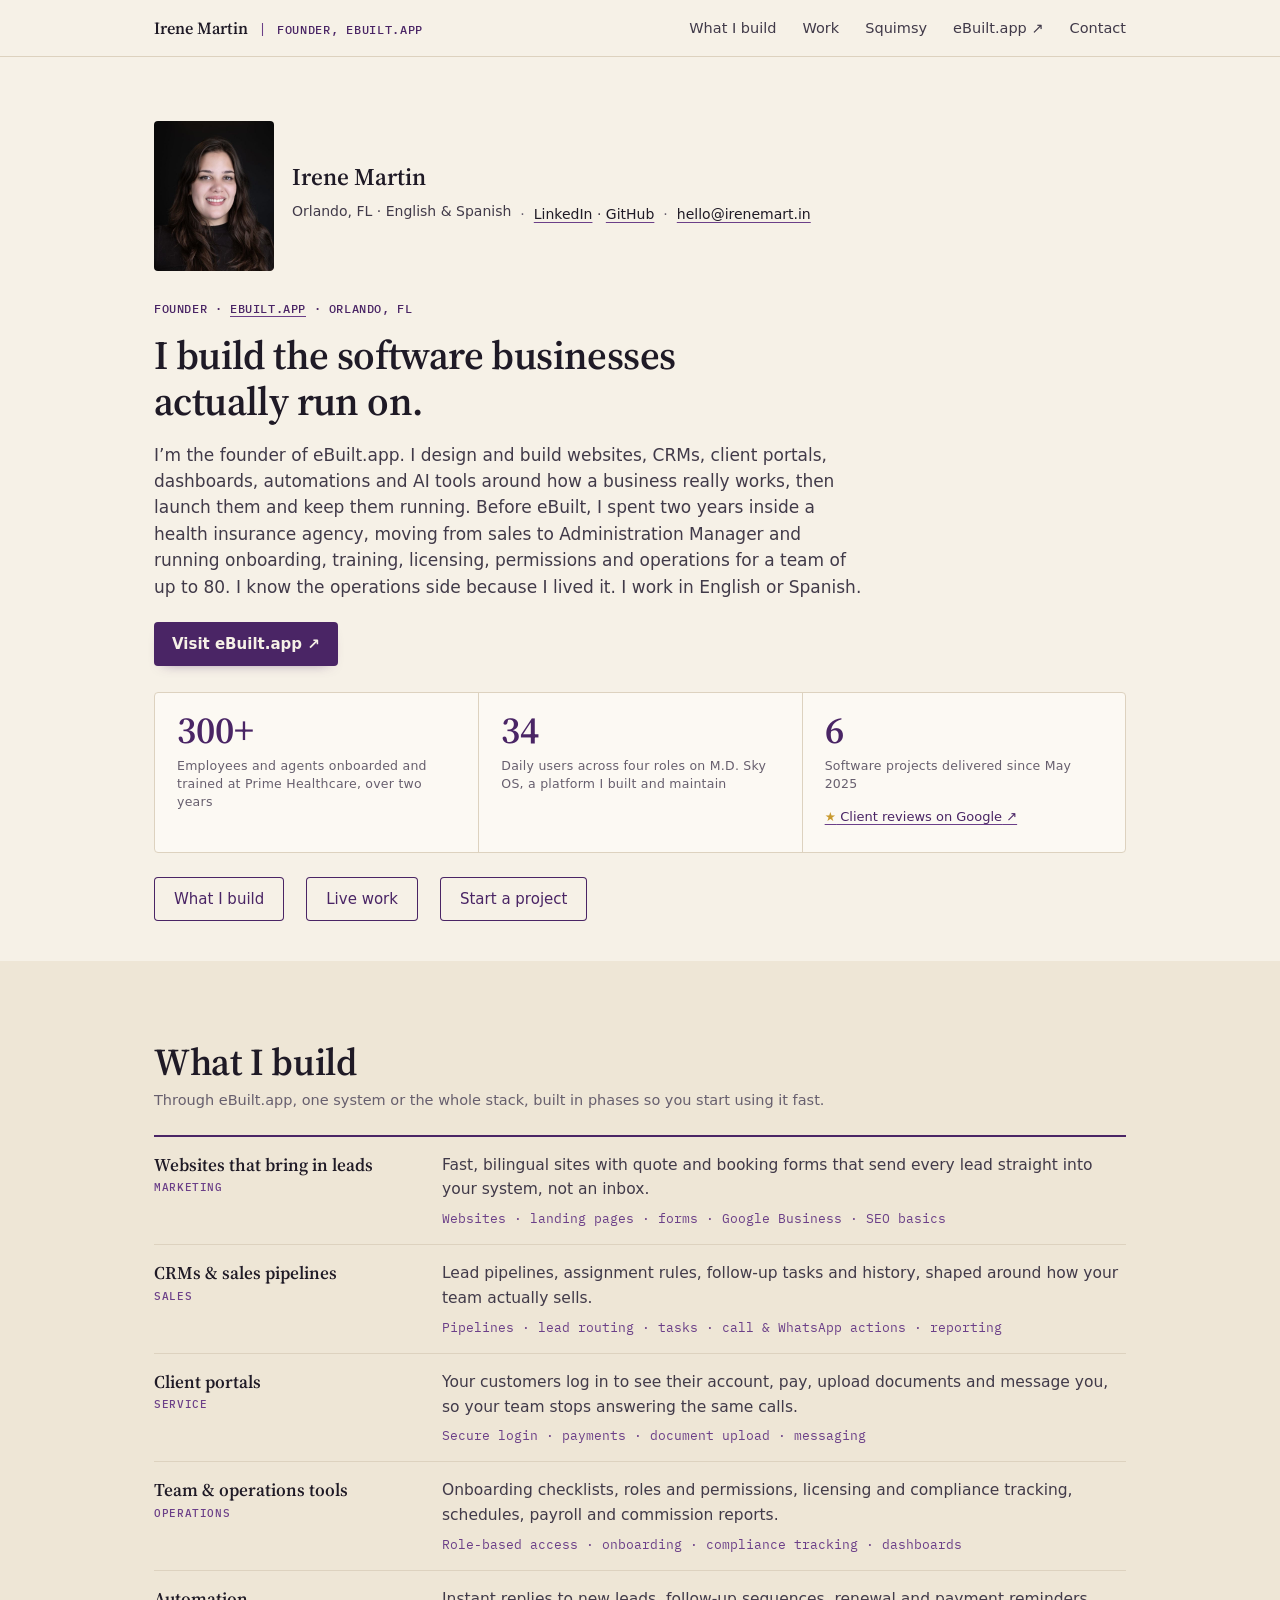
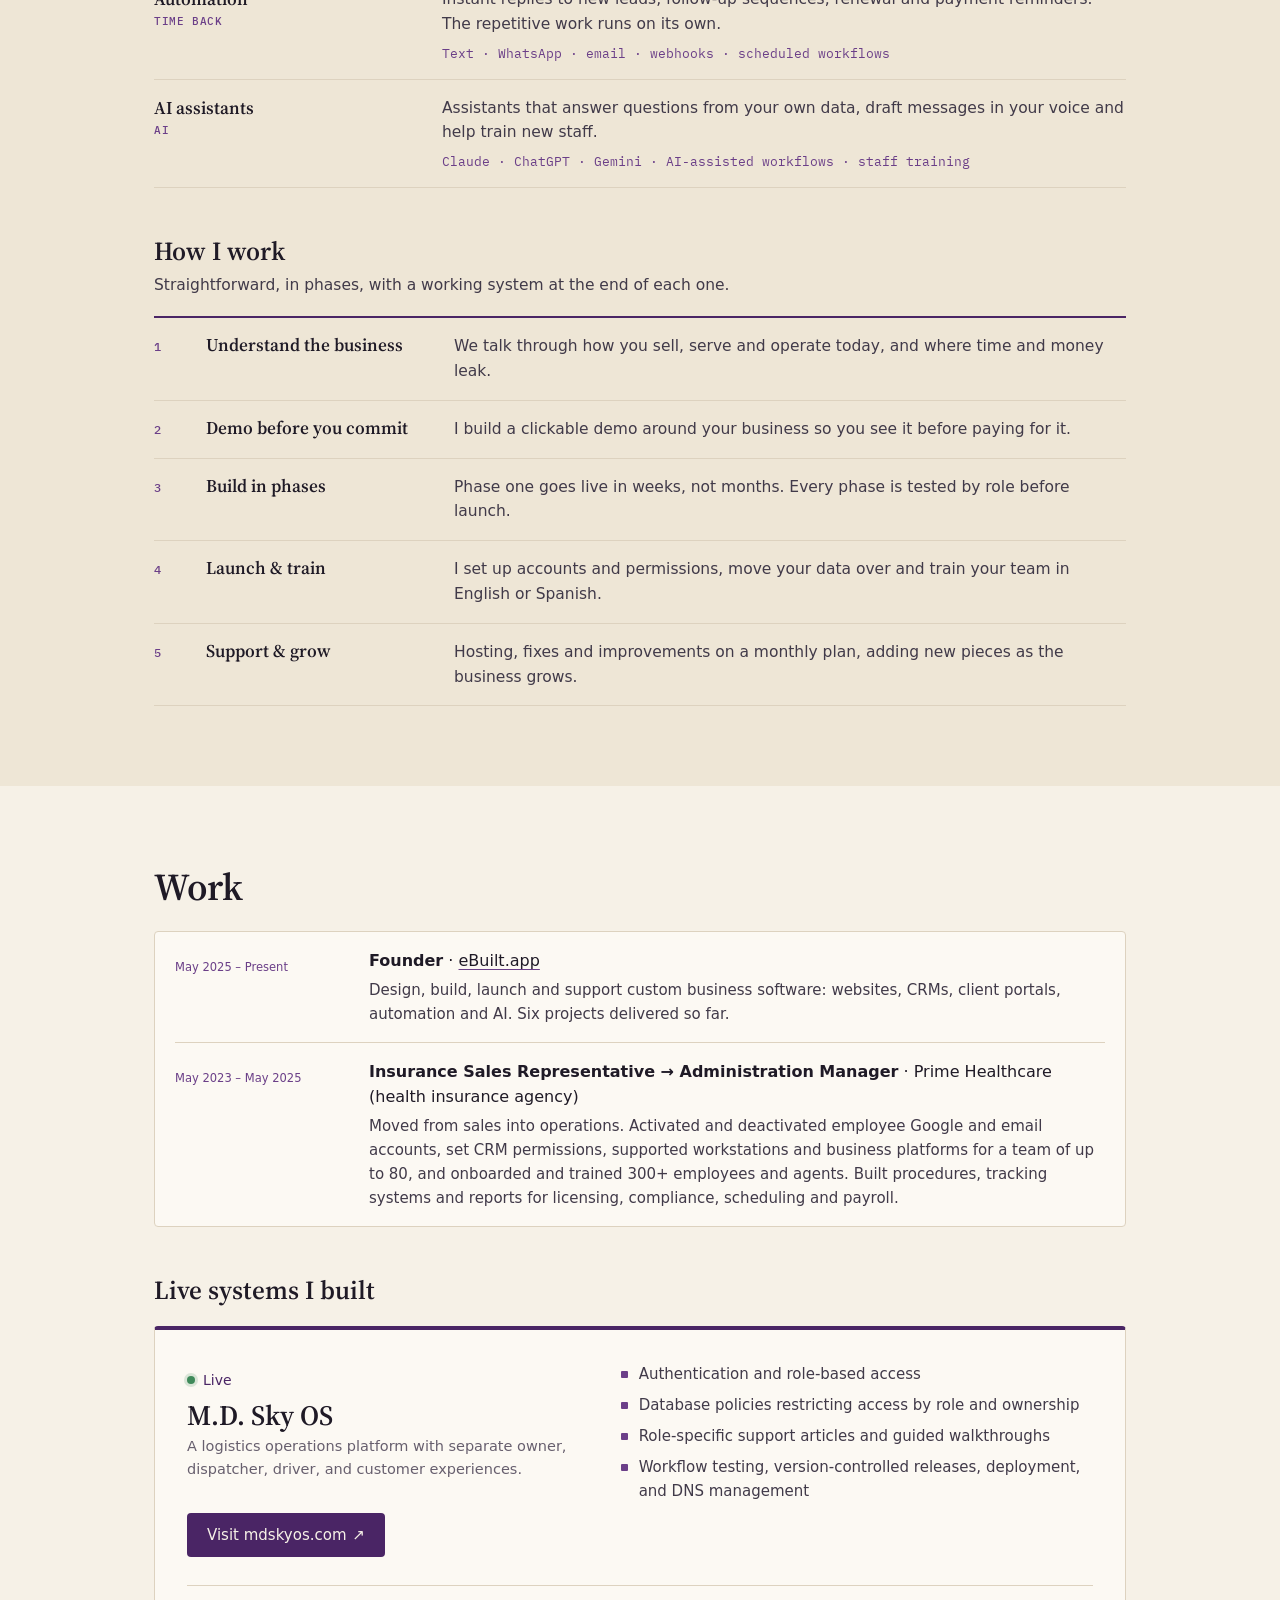
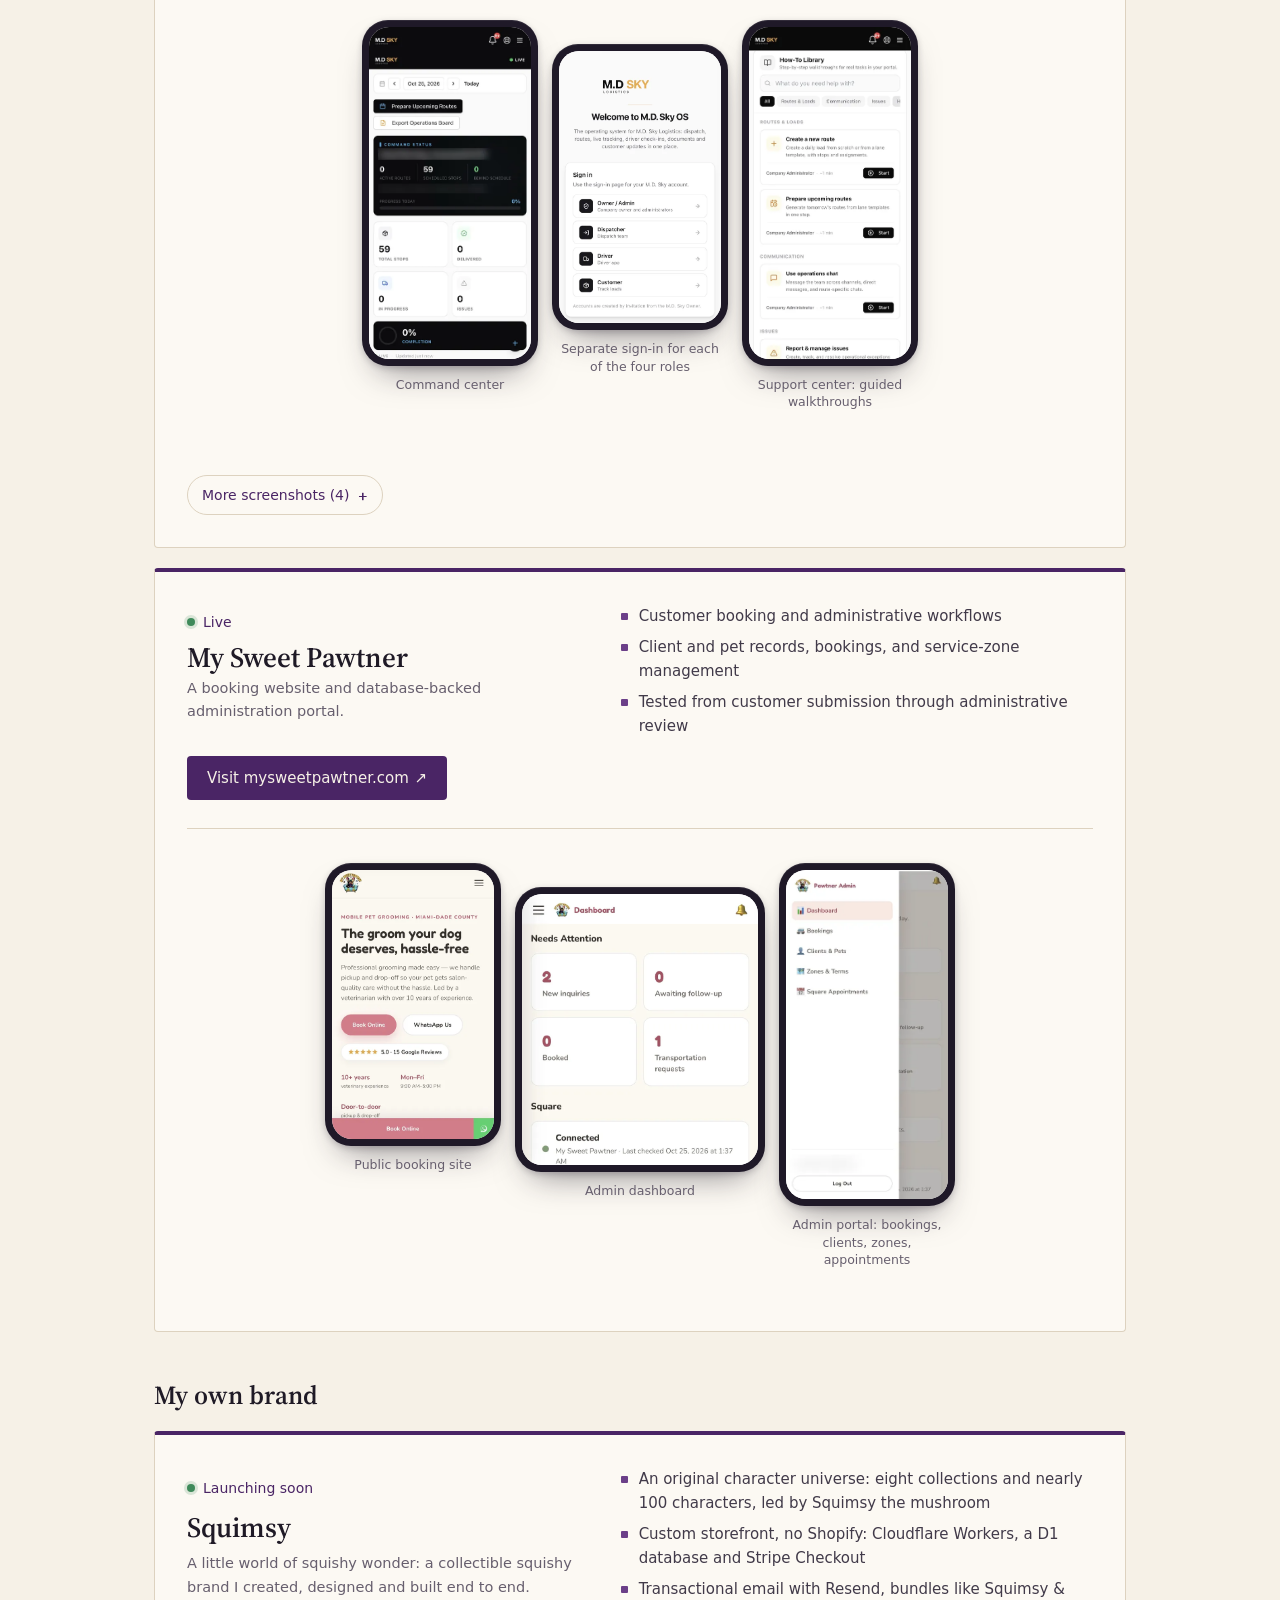
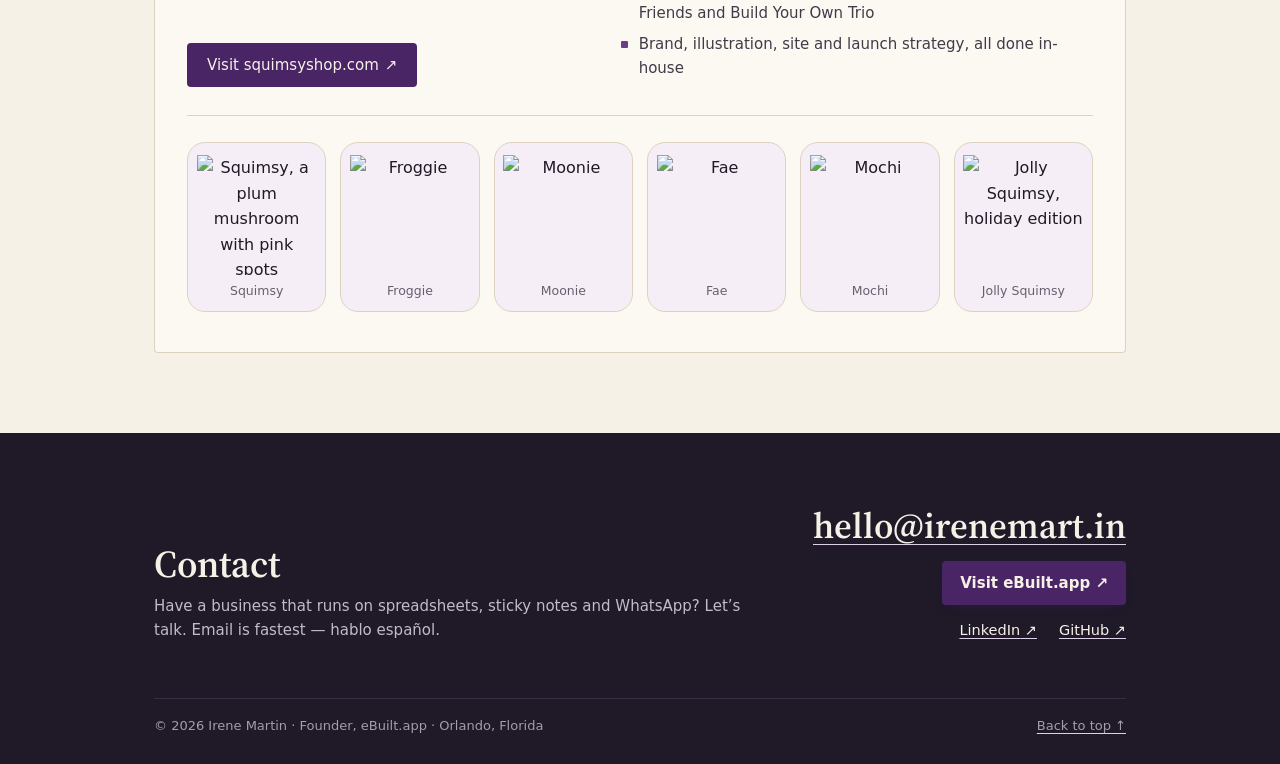
==== index.html @ f6556653 "Add Squimsy to homepage Co-Authored-By: Claude Opus 5.5 <noreply@anthropic.com> Claude-Session: http" ====
<!doctype html>
<html lang="en">
<head>
  <meta charset="utf-8">
  <meta name="viewport" content="width=device-width, initial-scale=1">
  <title>Irene Martin — Founder of eBuilt.app · Custom Software for Businesses</title>
  <meta name="description" content="Irene Martin, founder of eBuilt.app in Orlando, FL. I build websites, CRMs, client portals, automation and AI tools that businesses actually run on. English &amp; Spanish.">
  <meta name="author" content="Irene Martin">
  <meta name="theme-color" content="#f7f1e5">
  <link rel="canonical" href="https://irenemart.in/">

  <meta property="og:type" content="website">
  <meta property="og:site_name" content="Irene Martin">
  <meta property="og:title" content="Irene Martin — Founder of eBuilt.app · Custom Software for Businesses">
  <meta property="og:description" content="Founder of eBuilt.app. Websites, CRMs, client portals, automation &amp; AI for businesses. Orlando, Florida · English &amp; Spanish.">
  <meta property="og:url" content="https://irenemart.in/">
  <meta property="og:image" content="https://irenemart.in/assets/og-image.jpg">
  <meta property="og:image:width" content="1200">
  <meta property="og:image:height" content="630">
  <meta property="og:image:alt" content="Irene Martin — Founder of eBuilt.app">
  <meta name="twitter:card" content="summary_large_image">
  <meta name="twitter:title" content="Irene Martin — Founder of eBuilt.app · Custom Software for Businesses">
  <meta name="twitter:description" content="Founder of eBuilt.app. Websites, CRMs, client portals, automation &amp; AI for businesses. Orlando, Florida · English &amp; Spanish.">
  <meta name="twitter:image" content="https://irenemart.in/assets/og-image.jpg">

  <link rel="icon" href="/favicon.svg" type="image/svg+xml">
  <link rel="apple-touch-icon" href="/assets/apple-touch-icon.png">
  <link rel="preload" href="/assets/fonts/source-serif-4-600.woff" as="font" type="font/woff" crossorigin>
  <link rel="stylesheet" href="/assets/styles.css?v=r7">
  <script src="/assets/main.js?v=21" defer></script>
</head>
<body>
<a class="skip" href="#main">Skip to content</a>

<header class="topbar" id="top">
  <div class="wrap topbar__inner">
    <a class="brand" href="#top" aria-label="Irene Martin, Founder of eBuilt.app — back to top"><span class="brand__name">Irene Martin</span><span class="brand__sep" aria-hidden="true">|</span><span class="brand__role"><span class="hide-sm">Founder, eBuilt.app</span><span class="show-sm">Founder, eBuilt</span></span></a>
    <nav aria-label="Primary">
      <ul class="nav">
        <li><a href="#build">What I build</a></li>
        <li><a href="#work">Work</a></li>
        <li><a href="#brand">Squimsy</a></li>
        <li><a href="https://ebuilt.app" rel="noopener" target="_blank">eBuilt.app ↗</a></li>
        <li><a href="#contact">Contact</a></li>
      </ul>
    </nav>
  </div>
</header>

<main id="main">

<!-- Intro -->
<section class="hero" id="hero" aria-labelledby="hero-title">
  <div class="wrap">
    <div class="id">
      <img class="portrait" src="/assets/irene-480.jpg?v=2" srcset="/assets/irene-480.jpg?v=2 480w, /assets/irene-800.jpg?v=2 800w" sizes="(max-width: 640px) 84px, 120px" width="480" height="600" alt="Portrait of Irene Martin">
      <div class="id__info">
        <p class="id__name">Irene Martin</p>
        <ul class="id__meta">
          <li>Orlando, FL · English &amp; Spanish</li>
          <li><a href="https://www.linkedin.com/in/irene-martin-a4ab85222" rel="noopener" target="_blank">LinkedIn<span class="sr-only"> (opens in new tab)</span></a> · <a href="https://github.com/irenemartin1" rel="noopener" target="_blank">GitHub<span class="sr-only"> (opens in new tab)</span></a></li>
          <li><a href="mailto:hello@irenemart.in">hello@irenemart.in</a></li>
        </ul>
      </div>
    </div>

    <p class="eyebrow">Founder · <a href="https://ebuilt.app" rel="noopener" target="_blank">eBuilt.app</a> · Orlando, FL</p>
    <h1 id="hero-title">I build the software businesses actually run on.</h1>
    <p class="hero__lede">I’m the founder of eBuilt.app. I design and build websites, CRMs, client portals, dashboards, automations and AI tools around how a business really works, then launch them and keep them running. Before eBuilt, I spent two years inside a health insurance agency, moving from sales to Administration Manager and running onboarding, training, licensing, permissions and operations for a team of up to 80. I know the operations side because I lived it. I work in English or Spanish.</p>
    <p class="hero__resume"><a class="btn btn--resume" href="https://ebuilt.app" rel="noopener" target="_blank">Visit eBuilt.app ↗</a></p>

    <ul class="stats">
      <li><b>300+</b><span>Employees and agents onboarded and trained at Prime Healthcare, over two years</span></li>
      <li><b>34</b><span>Daily users across four roles on M.D. Sky OS, a platform I built and maintain</span></li>
      <li><b>6</b><span>Software projects delivered since May 2025</span><a class="stats__link" href="https://maps.app.goo.gl/6jQdZRucEyn9rGcS8" rel="noopener" target="_blank"><span aria-hidden="true">★</span> Client reviews on Google<span class="sr-only"> (opens in new tab)</span> ↗</a></li>
    </ul>

    <p class="hero__actions">
      <a class="btn btn--outline" href="#build">What I build</a>
      <a class="btn btn--outline" href="#work">Live work</a>
      <a class="btn btn--outline" href="#contact">Start a project</a>
    </p>
  </div>
</section>

<!-- What I build -->
<section class="section section--tint" id="build" aria-labelledby="build-title">
  <div class="wrap">
    <h2 id="build-title" class="title">What I build</h2>
    <p class="section__note">Through eBuilt.app, one system or the whole stack, built in phases so you start using it fast.</p>
    <dl class="fit">
      <div><dt>Websites that bring in leads<span>Marketing</span></dt><dd>Fast, bilingual sites with quote and booking forms that send every lead straight into your system, not an inbox.<p class="fit__tools">Websites · landing pages · forms · Google Business · SEO basics</p></dd></div>
      <div><dt>CRMs &amp; sales pipelines<span>Sales</span></dt><dd>Lead pipelines, assignment rules, follow-up tasks and history, shaped around how your team actually sells.<p class="fit__tools">Pipelines · lead routing · tasks · call &amp; WhatsApp actions · reporting</p></dd></div>
      <div><dt>Client portals<span>Service</span></dt><dd>Your customers log in to see their account, pay, upload documents and message you, so your team stops answering the same calls.<p class="fit__tools">Secure login · payments · document upload · messaging</p></dd></div>
      <div><dt>Team &amp; operations tools<span>Operations</span></dt><dd>Onboarding checklists, roles and permissions, licensing and compliance tracking, schedules, payroll and commission reports.<p class="fit__tools">Role-based access · onboarding · compliance tracking · dashboards</p></dd></div>
      <div><dt>Automation<span>Time back</span></dt><dd>Instant replies to new leads, follow-up sequences, renewal and payment reminders. The repetitive work runs on its own.<p class="fit__tools">Text · WhatsApp · email · webhooks · scheduled workflows</p></dd></div>
      <div><dt>AI assistants<span>AI</span></dt><dd>Assistants that answer questions from your own data, draft messages in your voice and help train new staff.<p class="fit__tools">Claude · ChatGPT · Gemini · AI-assisted workflows · staff training</p></dd></div>
    </dl>

    <h3 class="subtitle" id="approach">How I work</h3>
    <p class="section__note steps__lede">Straightforward, in phases, with a working system at the end of each one.</p>
    <ol class="steps steps--deep">
      <li><b>Understand the business</b> We talk through how you sell, serve and operate today, and where time and money leak.</li>
      <li><b>Demo before you commit</b> I build a clickable demo around your business so you see it before paying for it.</li>
      <li><b>Build in phases</b> Phase one goes live in weeks, not months. Every phase is tested by role before launch.</li>
      <li><b>Launch &amp; train</b> I set up accounts and permissions, move your data over and train your team in English or Spanish.</li>
      <li><b>Support &amp; grow</b> Hosting, fixes and improvements on a monthly plan, adding new pieces as the business grows.</li>
    </ol>
  </div>
</section>

<!-- Past work -->
<section class="section" id="work" aria-labelledby="work-title">
  <div class="wrap">
    <h2 id="work-title" class="title">Work</h2>
    <ol class="timeline">
      <li>
        <p class="timeline__date">May 2025 – Present</p>
        <div>
          <p class="timeline__role"><b>Founder</b> · <a href="https://ebuilt.app" rel="noopener" target="_blank">eBuilt.app</a></p>
          <p>Design, build, launch and support custom business software: websites, CRMs, client portals, automation and AI. Six projects delivered so far.</p>
        </div>
      </li>
      <li>
        <p class="timeline__date">May 2023 – May 2025</p>
        <div>
          <p class="timeline__role"><b>Insurance Sales Representative → Administration Manager</b> · Prime Healthcare (health insurance agency)</p>
          <p>Moved from sales into operations. Activated and deactivated employee Google and email accounts, set CRM permissions, supported workstations and business platforms for a team of up to 80, and onboarded and trained 300+ employees and agents. Built procedures, tracking systems and reports for licensing, compliance, scheduling and payroll.</p>
        </div>
      </li>
    </ol>

    <h3 class="subtitle" id="systems">Live systems I built</h3>
    <article class="project" aria-labelledby="mdsky-title">
      <div class="project__text">
        <p class="status"><span aria-hidden="true"></span>Live</p>
        <h3 id="mdsky-title">M.D. Sky OS</h3>
        <p class="project__sub">A logistics operations platform with separate owner, dispatcher, driver, and customer experiences.</p>
        <ul class="ticks">
          <li>Authentication and role-based access</li>
          <li>Database policies restricting access by role and ownership</li>
          <li>Role-specific support articles and guided walkthroughs</li>
          <li>Workflow testing, version-controlled releases, deployment, and DNS management</li>
        </ul>
        <p class="project__foot"><a class="btn btn--small" href="https://mdskyos.com/" rel="noopener" target="_blank">Visit mdskyos.com<span class="sr-only"> (opens in new tab)</span> ↗</a></p>
      </div>
      <div class="gallery" aria-label="M.D. Sky OS screenshots">
        <div class="gallery__row">
          <figure class="phone">
            <button class="phone__btn" type="button" data-full="/assets/shots/mdsky-command-full.webp" data-alt="M.D. Sky OS command center showing scheduled stops, deliveries, in-progress routes, issues and completion" aria-label="Enlarge screenshot: Command center">
              <picture><source type="image/webp" srcset="/assets/shots/mdsky-command.webp"><img src="/assets/shots/mdsky-command.png" width="391" height="800" loading="lazy" decoding="async" alt="M.D. Sky OS command center showing scheduled stops, deliveries, in-progress routes, issues and completion"></picture>
            </button>
            <figcaption>Command center</figcaption>
          </figure>
          <figure class="phone">
            <button class="phone__btn" type="button" data-full="/assets/shots/mdsky-signin-full.webp" data-alt="M.D. Sky OS sign-in page with separate entry points for owner or admin, dispatcher, driver and customer" aria-label="Enlarge screenshot: Separate sign-in for each of the four roles">
              <picture><source type="image/webp" srcset="/assets/shots/mdsky-signin.webp"><img src="/assets/shots/mdsky-signin.png" width="477" height="800" loading="lazy" decoding="async" alt="M.D. Sky OS sign-in page with separate entry points for owner or admin, dispatcher, driver and customer"></picture>
            </button>
            <figcaption>Separate sign-in for each of the four roles</figcaption>
          </figure>
          <figure class="phone">
            <button class="phone__btn" type="button" data-full="/assets/shots/mdsky-howto-full.webp" data-alt="M.D. Sky OS how-to library listing step-by-step walkthroughs for routes and communication" aria-label="Enlarge screenshot: Support center: guided walkthroughs">
              <picture><source type="image/webp" srcset="/assets/shots/mdsky-howto.webp"><img src="/assets/shots/mdsky-howto.png" width="391" height="800" loading="lazy" decoding="async" alt="M.D. Sky OS how-to library listing step-by-step walkthroughs for routes and communication"></picture>
            </button>
            <figcaption>Support center: guided walkthroughs</figcaption>
          </figure>
        </div>
      </div>
      <details class="more-shots">
        <summary>More screenshots (4)</summary>
        <div class="gallery__row gallery__row--more">
          <figure class="phone">
            <button class="phone__btn" type="button" data-full="/assets/shots/mdsky-driver-track-full.webp" data-alt="M.D. Sky OS driver app in guided demo mode, step one: start location tracking for the route, using sample data" aria-label="Enlarge screenshot: Driver demo: start tracking">
              <picture><source type="image/webp" srcset="/assets/shots/mdsky-driver-track.webp"><img src="/assets/shots/mdsky-driver-track.png" width="391" height="800" loading="lazy" decoding="async" alt="M.D. Sky OS driver app in guided demo mode, step one: start location tracking for the route, using sample data"></picture>
            </button>
            <figcaption>Driver demo: start tracking</figcaption>
          </figure>
          <figure class="phone">
            <button class="phone__btn" type="button" data-full="/assets/shots/mdsky-driver-arrived-full.webp" data-alt="M.D. Sky OS driver demo, arrived step: driver taps Arrived and dispatch and the customer are notified, using sample data" aria-label="Enlarge screenshot: Driver demo: arrived, dispatch notified">
              <picture><source type="image/webp" srcset="/assets/shots/mdsky-driver-arrived.webp"><img src="/assets/shots/mdsky-driver-arrived.png" width="394" height="800" loading="lazy" decoding="async" alt="M.D. Sky OS driver demo, arrived step: driver taps Arrived and dispatch and the customer are notified, using sample data"></picture>
            </button>
            <figcaption>Driver demo: arrived, dispatch notified</figcaption>
          </figure>
          <figure class="phone">
            <button class="phone__btn" type="button" data-full="/assets/shots/mdsky-qa-full.webp" data-alt="M.D. Sky OS questions and answers grouped by role: company admin and owner, customers, dispatchers and drivers" aria-label="Enlarge screenshot: Help articles by user role">
              <picture><source type="image/webp" srcset="/assets/shots/mdsky-qa.webp"><img src="/assets/shots/mdsky-qa.png" width="405" height="800" loading="lazy" decoding="async" alt="M.D. Sky OS questions and answers grouped by role: company admin and owner, customers, dispatchers and drivers"></picture>
            </button>
            <figcaption>Help articles by user role</figcaption>
          </figure>
          <figure class="phone">
            <button class="phone__btn" type="button" data-full="/assets/shots/mdsky-menu-full.webp" data-alt="M.D. Sky OS navigation menu with command center, routes, drivers, customers, issues, schedule, analytics, reports, team and support center" aria-label="Enlarge screenshot: Full operations menu">
              <picture><source type="image/webp" srcset="/assets/shots/mdsky-menu.webp"><img src="/assets/shots/mdsky-menu.png" width="393" height="800" loading="lazy" decoding="async" alt="M.D. Sky OS navigation menu with command center, routes, drivers, customers, issues, schedule, analytics, reports, team and support center"></picture>
            </button>
            <figcaption>Full operations menu</figcaption>
          </figure>
        </div>
      </details>
    </article>

    <article class="project" aria-labelledby="pawtner-title">
      <div class="project__text">
        <p class="status"><span aria-hidden="true"></span>Live</p>
        <h3 id="pawtner-title">My Sweet Pawtner</h3>
        <p class="project__sub">A booking website and database-backed administration portal.</p>
        <ul class="ticks">
          <li>Customer booking and administrative workflows</li>
          <li>Client and pet records, bookings, and service-zone management</li>
          <li>Tested from customer submission through administrative review</li>
        </ul>
        <p class="project__foot"><a class="btn btn--small" href="https://mysweetpawtner.com/" rel="noopener" target="_blank">Visit mysweetpawtner.com<span class="sr-only"> (opens in new tab)</span> ↗</a></p>
      </div>
      <div class="gallery" aria-label="My Sweet Pawtner screenshots">
        <div class="gallery__row">
          <figure class="phone">
            <button class="phone__btn" type="button" data-full="/assets/shots/pawtner-site-full.webp" data-alt="My Sweet Pawtner public website for mobile pet grooming in Miami-Dade with online booking and pickup and drop-off" aria-label="Enlarge screenshot: Public booking site">
              <picture><source type="image/webp" srcset="/assets/shots/pawtner-site.webp"><img src="/assets/shots/pawtner-site.png" width="481" height="800" loading="lazy" decoding="async" alt="My Sweet Pawtner public website for mobile pet grooming in Miami-Dade with online booking and pickup and drop-off"></picture>
            </button>
            <figcaption>Public booking site</figcaption>
          </figure>
          <figure class="phone phone--wide">
            <button class="phone__btn" type="button" data-full="/assets/shots/pawtner-dashboard-full.webp" data-alt="My Sweet Pawtner admin dashboard showing needs-attention counts and a Square connection status card" aria-label="Enlarge screenshot: Admin dashboard">
              <picture><source type="image/webp" srcset="/assets/shots/pawtner-dashboard.webp"><img src="/assets/shots/pawtner-dashboard.png" width="697" height="800" loading="lazy" decoding="async" alt="My Sweet Pawtner admin dashboard showing needs-attention counts and a Square connection status card"></picture>
            </button>
            <figcaption>Admin dashboard</figcaption>
          </figure>
          <figure class="phone">
            <button class="phone__btn" type="button" data-full="/assets/shots/pawtner-sidebar-full.webp" data-alt="My Sweet Pawtner admin navigation with dashboard, bookings, clients and pets, zones and terms, and Square appointments" aria-label="Enlarge screenshot: Admin portal: bookings, clients, zones, appointments">
              <picture><source type="image/webp" srcset="/assets/shots/pawtner-sidebar.webp"><img src="/assets/shots/pawtner-sidebar.png" width="393" height="800" loading="lazy" decoding="async" alt="My Sweet Pawtner admin navigation with dashboard, bookings, clients and pets, zones and terms, and Square appointments"></picture>
            </button>
            <figcaption>Admin portal: bookings, clients, zones, appointments</figcaption>
          </figure>
        </div>
      </div>
    </article>

    <h3 class="subtitle" id="brand">My own brand</h3>
    <article class="project" aria-labelledby="squimsy-title">
      <div class="project__text">
        <p class="status"><span aria-hidden="true"></span>Launching soon</p>
        <h3 id="squimsy-title">Squimsy</h3>
        <p class="project__sub">A little world of squishy wonder: a collectible squishy brand I created, designed and built end to end.</p>
        <ul class="ticks">
          <li>An original character universe: eight collections and nearly 100 characters, led by Squimsy the mushroom</li>
          <li>Custom storefront, no Shopify: Cloudflare Workers, a D1 database and Stripe Checkout</li>
          <li>Transactional email with Resend, bundles like Squimsy &amp; Friends and Build Your Own Trio</li>
          <li>Brand, illustration, site and launch strategy, all done in-house</li>
        </ul>
        <p class="project__foot"><a class="btn btn--small" href="https://squimsyshop.com/" rel="noopener" target="_blank">Visit squimsyshop.com<span class="sr-only"> (opens in new tab)</span> ↗</a></p>
      </div>
      <div class="gallery is-static" aria-label="Squimsy characters">
        <ul class="chars">
          <li><img src="https://squimsyshop.com/art/c/squimsy.svg" width="150" height="150" loading="lazy" alt="Squimsy, a plum mushroom with pink spots"><span>Squimsy</span></li>
          <li><img src="https://squimsyshop.com/art/c/froggie.svg" width="150" height="150" loading="lazy" alt="Froggie"><span>Froggie</span></li>
          <li><img src="https://squimsyshop.com/art/c/moonie.svg" width="150" height="150" loading="lazy" alt="Moonie"><span>Moonie</span></li>
          <li><img src="https://squimsyshop.com/art/c/fae.svg" width="150" height="150" loading="lazy" alt="Fae"><span>Fae</span></li>
          <li><img src="https://squimsyshop.com/art/c/mochi.svg" width="150" height="150" loading="lazy" alt="Mochi"><span>Mochi</span></li>
          <li><img src="https://squimsyshop.com/art/c/jolly-squimsy.svg" width="150" height="150" loading="lazy" alt="Jolly Squimsy, holiday edition"><span>Jolly Squimsy</span></li>
        </ul>
      </div>
    </article>
  </div>
</section>

<!-- Contact -->
<section class="contact" id="contact" aria-labelledby="contact-title">
  <div class="wrap contact__grid">
    <div>
      <h2 id="contact-title" class="title">Contact</h2>
      <p class="contact__note">Have a business that runs on spreadsheets, sticky notes and WhatsApp? Let’s talk. Email is fastest — hablo español.</p>
    </div>
    <div class="contact__links">
      <a class="contact__email" href="mailto:hello@irenemart.in">hello@irenemart.in</a>
      <p><a class="btn btn--resume" href="https://ebuilt.app" rel="noopener" target="_blank">Visit eBuilt.app ↗</a></p>
      <p><a href="https://www.linkedin.com/in/irene-martin-a4ab85222" rel="noopener" target="_blank">LinkedIn<span class="sr-only"> (opens in new tab)</span> ↗</a> <a href="https://github.com/irenemartin1" rel="noopener" target="_blank">GitHub<span class="sr-only"> (opens in new tab)</span> ↗</a></p>
    </div>
  </div>
  <div class="wrap footer">
    <p>© <span data-year>2026</span> Irene Martin · Founder, eBuilt.app · Orlando, Florida</p>
    <a href="#top">Back to top ↑</a>
  </div>
</section>

<dialog class="lightbox" id="lightbox" aria-label="Screenshot preview">
  <button class="lightbox__close" type="button" aria-label="Close preview">×</button>
  <img class="lightbox__img" src="" alt="">
</dialog>

</main>
</body>
</html>
---- assets/styles.css ----
/* Irene Martin — modern library catalog: cream, plum, structured grids.
   Headings: Source Serif 4 (600). Labels: IBM Plex Mono. Body: system sans. All OFL, self-hosted. */

@font-face { font-family: "Source Serif 4"; src: url("/assets/fonts/source-serif-4-600.woff") format("woff"); font-weight: 600; font-display: swap; }
@font-face { font-family: "IBM Plex Mono"; src: url("/assets/fonts/ibm-plex-mono-400.woff") format("woff"); font-weight: 400; font-display: swap; }
@font-face { font-family: "IBM Plex Mono"; src: url("/assets/fonts/ibm-plex-mono-500.woff") format("woff"); font-weight: 500; font-display: swap; }

:root {
  --cream: #f6f1e7;
  --cream-2: #eee6d6;
  --paper: #fcf9f3;
  --ink: #1f1a26;
  --ink-2: #413a49;
  --muted: #675f6e;
  --line: #ddd2bf;
  --plum: #4a2565;
  --plum-2: #6b3f88;
  --lilac: #ddd0e8;
  --lilac-soft: #efe8f4;
  --night: #1f1928;

  --serif: "Source Serif 4", Georgia, "Times New Roman", serif;
  --sans: ui-sans-serif, system-ui, -apple-system, "Segoe UI", Roboto, "Helvetica Neue", Arial, sans-serif;
  --mono: "IBM Plex Mono", ui-monospace, "SF Mono", Menlo, Consolas, monospace;

  --wrap: 1060px;
  --gutter: clamp(20px, 5vw, 44px);
  color-scheme: light;
}

*, *::before, *::after { box-sizing: border-box; }
html { scroll-behavior: smooth; scroll-padding-top: 60px; -webkit-text-size-adjust: 100%; }
body { margin: 0; background: var(--cream); color: var(--ink); font: 400 16px/1.6 var(--sans); -webkit-font-smoothing: antialiased; }
h1, h2, h3, h4, p, ul, ol, dl, dd, figure { margin: 0; }
ul, ol { padding: 0; list-style: none; }
h1, h2, h3, h4 { font-weight: 600; }
img { display: block; max-width: 100%; height: auto; }
[hidden] { display: none !important; }
a { color: inherit; text-decoration-color: var(--plum-2); text-decoration-thickness: 1px; text-underline-offset: 3px; }
a:hover { color: var(--plum); text-decoration-thickness: 2px; }
:focus-visible { outline: 2px solid var(--plum); outline-offset: 3px; }
.sr-only { position: absolute; width: 1px; height: 1px; overflow: hidden; clip: rect(0 0 0 0); white-space: nowrap; }
.skip { position: absolute; left: 12px; top: -60px; z-index: 10; background: var(--plum); color: var(--cream); padding: 10px 14px; }
.skip:focus { top: 12px; }
.wrap { max-width: var(--wrap); margin: 0 auto; padding: 0 var(--gutter); }

/* Catalog-style labels */
.label, .eyebrow, .kit dt, .status, .timeline__date, .gallery__hint, .idcard dt, .stats span { display: block; margin-top: 8px; font-size: 14px; line-height: 1.45; color: var(--ink-2); }
.label { color: var(--plum); display: flex; align-items: center; gap: 12px; }
.label::after { content: ""; flex: 1; height: 1px; background: var(--line); }
.label--spaced { margin-top: 48px; }

/* Top bar */
.topbar { position: sticky; top: 0; z-index: 5; background: rgba(246, 241, 231, .95); backdrop-filter: blur(8px); -webkit-backdrop-filter: blur(8px); border-bottom: 1px solid var(--line); }
.topbar__inner { display: flex; align-items: center; justify-content: space-between; height: 56px; }
.brand { display: flex; align-items: baseline; gap: 10px; text-decoration: none; color: var(--ink); min-width: 0; }
.brand__name { font: 600 17px/1.1 var(--serif); white-space: nowrap; }
.brand__sep { color: var(--plum-2); font: 400 15px/1 var(--mono); }
.brand__role { font: 500 11.5px/1.2 var(--mono); letter-spacing: .06em; text-transform: uppercase; color: var(--plum); white-space: nowrap; }
.nav { display: flex; gap: 26px; }
.nav a { font-size: 14.5px; color: var(--ink-2); text-decoration: none; padding: 6px 0; }
.nav { align-items: center; }
.nav a[aria-current="true"] { color: var(--plum); box-shadow: inset 0 -2px 0 var(--plum); }
@media (hover: hover) { .nav a:hover { color: var(--plum); } }
.nav a:focus { outline: none; }
.nav a:focus-visible { outline: 2px solid var(--plum-2); outline-offset: 3px; }
@media (max-width: 640px) {
  .topbar__inner { flex-direction: column; align-items: stretch; height: auto; padding-top: 10px; gap: 4px; }
  .brand { gap: 8px; }
  .brand__name { font-size: 16px; }
  .brand__role { font-size: 10px; letter-spacing: .05em; }
  .topbar nav { border-top: 1px solid var(--line); margin: 0 -2px; }
  .nav { justify-content: space-between; gap: 8px; }
  .nav a { display: block; font-size: 14px; padding: 10px 2px; }
}
@media (max-width: 640px) { html { scroll-padding-top: 96px; } }
@media (max-width: 350px) { .brand__name { font-size: 15px; } .brand__role { font-size: 9px; } .brand { gap: 6px; } }

/* Hero */
.hero { padding: clamp(36px, 6vw, 64px) 0 clamp(28px, 4vw, 40px); }
.hero__grid { display: grid; grid-template-columns: minmax(0, 1fr) 190px; gap: 28px clamp(32px, 5vw, 64px); align-items: start; }

/* Portrait as a library card: photo + catalog fields */
.idcard { margin-top: 30px; background: var(--paper); border: 1px solid var(--line); border-top: 3px solid var(--plum); border-radius: 4px; padding: 6px; }
.portrait { width: 100%; aspect-ratio: 4 / 5; object-fit: cover; object-position: center; border-radius: 2px; }
.idcard__info { padding: 10px 6px 4px; }
.idcard__name { display: block; font: 600 19px/1.15 var(--serif); color: var(--ink); }
.idcard__rows { margin-top: 8px; border-top: 1px solid var(--line); }
.idcard__rows div { display: grid; grid-template-columns: 54px 1fr; gap: 8px; padding: 5px 0; border-bottom: 1px dashed var(--line); font-size: 13px; }
.idcard__rows div:last-child { border-bottom: 0; }
.idcard dt { font-size: 10.5px; color: var(--plum-2); padding-top: 2px; }
.idcard dd { color: var(--ink-2); }

.eyebrow { color: var(--plum); }
.hero h1 { margin-top: 14px; font: 600 clamp(32px, 4.2vw, 50px)/1.08 var(--serif); letter-spacing: -.015em; color: var(--ink); max-width: 20ch; }
.amp { color: var(--plum-2); }
.hero__lede { margin-top: 18px; max-width: 58ch; font-size: 19px; line-height: 1.55; color: var(--ink); }
.hero__body { margin-top: 12px; max-width: 66ch; font-size: 16px; line-height: 1.65; color: var(--ink-2); }
.hero__actions { margin-top: 24px; display: flex; flex-wrap: wrap; align-items: center; gap: 12px 22px; }

.btn { display: inline-flex; align-items: center; gap: 6px; min-height: 44px; padding: 0 20px; background: var(--plum); color: var(--cream); font-weight: 500; font-size: 15px; text-decoration: none; border-radius: 4px; transition: background .2s, color .2s; }
.btn:hover { background: var(--ink); color: var(--cream); }
.btn--primary { min-height: 50px; padding: 0 24px; font-size: 15.5px; font-weight: 600; box-shadow: 0 8px 18px -10px rgba(74, 37, 101, .7); }
.ico { width: 16px; height: 16px; flex: none; }
.btn--outline { background: transparent; color: var(--plum); box-shadow: inset 0 0 0 1px var(--plum); }
.btn--outline:hover { background: var(--lilac-soft); color: var(--plum); }
.textlink { display: inline-flex; align-items: center; gap: 6px; font-size: 15px; color: var(--plum); }

@media (max-width: 860px) {
  .hero__grid { grid-template-columns: 1fr; }
  .idcard { order: -1; margin-top: 0; display: grid; grid-template-columns: 96px minmax(0, 1fr); gap: 14px; align-items: center; max-width: 380px; }
  .idcard__info { padding: 0 4px 0 0; }
}

/* Stat strip */
.proof { padding: 0 0 clamp(8px, 2vw, 16px); }
.stats { display: grid; grid-template-columns: repeat(3, minmax(0, 1fr)); border: 1px solid var(--line); border-radius: 4px; background: var(--paper); }
.stats li { padding: 18px 22px; }
.stats li + li { border-left: 1px solid var(--line); }
.stats b { display: block; font: 600 clamp(28px, 3.4vw, 38px)/1 var(--serif); color: var(--plum); }
.stats span { display: block; margin-top: 8px; font-size: 11px; color: var(--muted); letter-spacing: .04em; }
.stats__link { display: inline-block; margin-top: 8px; font-size: 13px; font-weight: 500; color: var(--plum); }
.stats__link span { display: inline; margin: 0; font-size: inherit; color: #c99a2e; letter-spacing: 0; }
@media (max-width: 640px) {
  .stats { grid-template-columns: 1fr; }
  .stats li + li { border-left: 0; border-top: 1px solid var(--line); }
}

/* Sections */
.section { padding: clamp(48px, 7vw, 80px) 0; }
.section--tint { background: var(--cream-2); }
.title { font: 600 clamp(28px, 3.4vw, 38px)/1.12 var(--serif); color: var(--ink); letter-spacing: -.01em; }
.title--sm { font-size: clamp(24px, 2.8vw, 30px); }
.section--tight { padding: clamp(40px, 5vw, 60px) 0; }

/* What OCLS needs. Where I've done it. */
.fit { margin-top: 22px; border-top: 2px solid var(--plum); }
.fit > div { display: grid; grid-template-columns: 260px minmax(0, 1fr); gap: 4px 28px; padding: 16px 0; border-bottom: 1px solid var(--line); }
.fit dt { font: 600 18px/1.3 var(--serif); color: var(--ink); }
.fit dt span { display: block; margin-top: 5px; font: 500 10.5px/1.3 var(--mono); letter-spacing: .06em; text-transform: uppercase; color: var(--plum-2); }
.fit dd { font-size: 15.5px; line-height: 1.6; color: var(--ink-2); }
@media (max-width: 700px) { .fit > div { grid-template-columns: 1fr; } }

/* How I approach a problem */
.steps { margin-top: 18px; display: grid; grid-template-columns: repeat(5, minmax(0, 1fr)); gap: 0 22px; counter-reset: st; }
.steps li { counter-increment: st; padding-top: 14px; border-top: 2px solid var(--plum); font-size: 14.5px; line-height: 1.55; color: var(--ink-2); }
.steps li::before { content: counter(st); display: block; margin-bottom: 6px; font: 500 12px/1 var(--mono); color: var(--plum-2); }
.steps b { display: block; margin-bottom: 4px; font: 600 17px/1.25 var(--serif); color: var(--ink); }
@media (max-width: 900px) {
  .steps { grid-template-columns: 1fr; gap: 0; }
  .steps li { display: grid; grid-template-columns: 26px minmax(0, 1fr); column-gap: 10px; padding: 12px 0; border-top: 1px solid var(--line); }
  .steps li:first-child { border-top: 2px solid var(--plum); }
  .steps li::before { grid-row: span 2; margin: 3px 0 0; }
  .steps b { margin-bottom: 2px; }
}

/* Skills index */
.kit { margin-top: 14px; background: var(--paper); border: 1px solid var(--line); border-radius: 4px; padding: 4px 20px; }
.kit div { display: grid; grid-template-columns: 240px minmax(0, 1fr); gap: 4px 20px; padding: 11px 0; }
.kit div + div { border-top: 1px solid var(--line); }
.kit dt { color: var(--plum); padding-top: 2px; font-size: 11.5px; }
.kit dd { font-size: 15px; color: var(--ink-2); }
@media (max-width: 600px) { .kit div { grid-template-columns: 1fr; } .kit { padding: 4px 16px; } }

/* Work */
.projects { display: grid; gap: 20px; }
.project { display: grid; grid-template-columns: 1fr; gap: 28px; align-items: start; background: var(--paper); border: 1px solid var(--line); border-top: 4px solid var(--plum); border-radius: 4px; padding: clamp(22px, 3vw, 32px); overflow: hidden; }
.project__text { display: grid; grid-template-columns: minmax(0, 1fr) minmax(0, 1.2fr); gap: 0 40px; min-width: 0; }
.project__text > .status, .project__text > h3, .project__text > .project__sub { grid-column: 1; }
.project__text > .ticks { grid-column: 2; grid-row: 1 / span 4; margin-top: 0; }
.project__text > .project__foot { grid-column: 1; align-self: end; border-top: 0; padding-top: 18px; flex-direction: column; align-items: flex-start; }
@media (max-width: 900px) {
  .project__text { display: flex; flex-direction: column; }
  .project__text > .ticks { margin-top: 16px; }
  .project__text > .project__foot { border-top: 1px solid var(--line); padding-top: 14px; flex-direction: row; align-items: center; }
}
.status { display: inline-flex; align-items: center; gap: 8px; color: var(--plum); }
.status span { width: 8px; height: 8px; border-radius: 50%; background: #3f8a5a; box-shadow: 0 0 0 3px rgba(63, 138, 90, .18); }
.project h3 { margin-top: 10px; font: 600 28px/1.1 var(--serif); color: var(--ink); }
.project__sub { margin-top: 4px; font-size: 14.5px; color: var(--muted); }
.ticks { margin-top: 16px; flex: 1; }
.ticks li { position: relative; padding-left: 18px; margin-bottom: 7px; font-size: 15px; color: var(--ink-2); }
.ticks li::before { content: ""; position: absolute; left: 0; top: .6em; width: 7px; height: 7px; background: var(--plum-2); border-radius: 1px; }
.project__foot { margin-top: 14px; padding-top: 14px; border-top: 1px solid var(--line); display: flex; flex-wrap: wrap; justify-content: space-between; align-items: center; gap: 10px 16px; }
.project__foot span { font: 400 12.5px/1.4 var(--mono); color: var(--muted); }
@media (max-width: 900px) { .project { grid-template-columns: 1fr; } }

/* Phone-frame galleries */
.gallery { min-width: 0; }
.gallery__row { display: flex; justify-content: safe center; align-items: flex-start; padding: 8px 4px 12px; overflow-x: auto; scroll-snap-type: x proximity; scrollbar-width: thin; }
.phone { scroll-snap-align: start; }
.phone { flex: none; width: 176px; margin: 0; position: relative; }
.gallery__row { gap: 14px; }
.phone + .phone { margin-left: 0; }
.phone:nth-child(2) { margin-top: 24px; }
.gallery { border-top: 1px solid var(--line); padding-top: 22px; }
.phone__btn { display: block; width: 100%; padding: 7px; border: 0; border-radius: 26px; background: var(--night); box-shadow: 0 1px 0 rgba(255,255,255,.08) inset, 0 18px 34px -16px rgba(31, 26, 38, .55), 0 2px 6px rgba(31, 26, 38, .2); cursor: zoom-in; transition: transform .25s ease; }
.phone__btn:hover { transform: translateY(-4px); }
.phone__btn:focus-visible { outline: 3px solid var(--plum-2); outline-offset: 4px; }
.phone__btn picture, .phone__btn img { display: block; width: 100%; height: auto; border-radius: 20px; background: #eee; }
.phone figcaption { margin-top: 10px; padding: 0 6px; font-size: 12.5px; line-height: 1.4; color: var(--muted); text-align: center; }
.phone--wide { width: 250px; }
.gallery__hint { display: none; }
.gallery:not(.is-static) .gallery__hint { display: block; margin-top: 4px; color: var(--plum-2); text-align: right; }
@media (max-width: 900px) {
  .gallery { margin: 0 calc(-1 * clamp(22px, 3vw, 32px)); }
  .gallery__row { justify-content: flex-start; gap: 16px; overflow-x: auto; scroll-snap-type: x mandatory; padding: 8px clamp(22px, 3vw, 32px) 12px; scrollbar-width: thin; -webkit-overflow-scrolling: touch; }
  .phone, .phone + .phone { margin: 0; scroll-snap-align: start; }
  .phone { width: 62vw; max-width: 220px; }
  .phone--wide { width: 78vw; max-width: 300px; }
  .gallery.is-static .gallery__hint { display: none; }
.gallery:not(.is-static) .gallery__hint { display: block; margin-top: 4px; color: var(--plum-2); text-align: right; }
  .gallery__hint { display: block; padding: 0 clamp(22px, 3vw, 32px); color: var(--plum-2); }
}

.more-shots { margin-top: 6px; }
.more-shots summary { display: inline-flex; align-items: center; gap: 8px; cursor: pointer; padding: 8px 14px; border: 1px solid var(--line); border-radius: 999px; font-size: 14px; font-weight: 500; color: var(--plum); list-style: none; }
.more-shots summary::-webkit-details-marker { display: none; }
.more-shots summary::after { content: "+"; font: 500 16px/1 var(--mono); }
.more-shots[open] summary::after { content: "−"; }
.more-shots summary:hover { background: var(--lilac-soft); }
.gallery__row--more { margin-top: 14px; justify-content: flex-start; }
.gallery__row--more .phone { width: 150px; }
.gallery__row--more .phone:nth-child(2) { margin-top: 0; }
.project + .project { margin-top: 20px; }

/* Lightbox */
.lightbox { padding: 0; border: 0; background: transparent; max-width: 92vw; max-height: 92vh; overflow: visible; }
.lightbox::backdrop { background: rgba(31, 25, 40, .86); }
.lightbox__img { display: block; max-width: 92vw; max-height: 88vh; width: auto; height: auto; border-radius: 18px; box-shadow: 0 20px 60px rgba(0,0,0,.5); }
.lightbox__close { position: absolute; top: -14px; right: -14px; width: 40px; height: 40px; border-radius: 50%; border: 0; background: var(--cream); color: var(--plum); font-size: 24px; line-height: 40px; cursor: pointer; }
.lightbox__close:focus-visible { outline: 2px solid var(--lilac); outline-offset: 2px; }
@media (max-width: 600px) { .lightbox__close { top: 8px; right: 8px; } }

/* Experience */
.timeline { margin-top: 14px; background: var(--paper); border: 1px solid var(--line); border-radius: 4px; padding: 0 20px; }
.timeline li { display: grid; grid-template-columns: 170px minmax(0, 1fr); gap: 4px 24px; padding: 16px 0; }
.timeline li + li { border-top: 1px solid var(--line); }
.timeline__date { color: var(--plum-2); padding-top: 3px; font-size: 11.5px; }
.timeline__role { font-size: 16px; }
.timeline__role b { font-weight: 600; }
.timeline li p:last-child { margin-top: 4px; font-size: 15px; color: var(--ink-2); }
@media (max-width: 600px) { .timeline li { grid-template-columns: 1fr; } .timeline { padding: 0 16px; } }

/* Contact */
.contact { background: var(--night); color: var(--cream); padding: clamp(48px, 7vw, 72px) 0 0; }
.contact .title { color: var(--cream); }
.contact__grid { display: grid; grid-template-columns: minmax(0, 1fr) auto; gap: 18px 40px; align-items: end; padding-bottom: clamp(36px, 5vw, 56px); }
.contact__note { margin-top: 8px; color: #c4bacb; font-size: 15px; }
.contact__links { text-align: right; }
.contact__email { font: 600 clamp(24px, 3.4vw, 36px)/1.15 var(--serif); text-decoration-color: var(--lilac); text-underline-offset: 6px; overflow-wrap: anywhere; }
.contact__email:hover { color: var(--lilac); }
.contact__links p { margin-top: 14px; display: flex; flex-wrap: wrap; justify-content: flex-end; gap: 8px 22px; font-size: 14.5px; }
.contact a { text-decoration-color: var(--lilac); }
.contact a:hover { color: var(--lilac); }
.contact :focus-visible { outline-color: var(--lilac); }
.footer { position: relative; display: flex; flex-wrap: wrap; justify-content: space-between; gap: 10px; padding-top: 18px; padding-bottom: 28px; font-size: 13px; color: #a69caf; }
.footer::before { content: ""; position: absolute; top: 0; left: var(--gutter); right: var(--gutter); border-top: 1px solid #382d44; }
@media (max-width: 700px) {
  .contact__grid { grid-template-columns: 1fr; }
  .contact__links { text-align: left; }
  .contact__links p { justify-content: flex-start; }
}

@media (prefers-reduced-motion: reduce) { html { scroll-behavior: auto; } * { transition: none !important; } }
@media print { .topbar { display: none; } .contact { background: #fff; color: #000; } }

/* Mobile hero + tap targets (kept last so it wins the cascade) */
@media (max-width: 640px) {
  .idcard { grid-template-columns: 80px minmax(0, 1fr); gap: 12px; max-width: none; }
  .idcard__name { font-size: 17px; }
  .idcard__rows div { grid-template-columns: 42px 1fr; gap: 6px; font-size: 13px; }
  .hero h1 { margin-top: 10px; font-size: clamp(29px, 8.4vw, 36px); }
  .hero__lede { font-size: 17px; }
  .hero__body { font-size: 15.5px; }
  .hero__actions .btn { flex: 1 1 100%; justify-content: center; }
}
.stats__link { display: inline-block; padding: 6px 0; }
.brand { padding: 4px 0; }
.title + .project { margin-top: 28px; }
.stats span { font-size: 12.5px; letter-spacing: .02em; }
@media (max-width: 640px) {
  .stats li { display: grid; grid-template-columns: 72px minmax(0, 1fr); column-gap: 14px; align-items: center; padding: 14px 18px; }
  .stats span { margin-top: 0; }
  .stats__link { grid-column: 2; margin-top: 4px; }
}

/* ===== v23: direct layout ===== */
.hero .wrap { max-width: var(--wrap); }
.id { display: flex; align-items: center; gap: 18px; }
.id .portrait { width: 120px; flex: none; aspect-ratio: 4 / 5; border-radius: 4px; }
.id__name { font: 600 24px/1.1 var(--serif); color: var(--ink); }
.id__role { margin-top: 4px; font: 500 11.5px/1.3 var(--mono); letter-spacing: .06em; text-transform: uppercase; color: var(--plum); }
.id__meta { margin-top: 10px; display: flex; flex-wrap: wrap; gap: 4px 0; font-size: 14px; color: var(--ink-2); }
.id__meta li + li::before { content: "·"; margin: 0 9px; color: var(--muted); }
.id__meta a { color: var(--ink); text-decoration-color: var(--plum-2); text-underline-offset: 3px; }
.hero .eyebrow { margin-top: 30px; font: 500 12px/1.4 var(--mono); letter-spacing: .05em; text-transform: uppercase; }
.hero h1 { max-width: 30ch; font-size: clamp(27px, 3.3vw, 40px); line-height: 1.15; }
.hero__lede { max-width: 66ch; font-size: 17px; color: var(--ink-2); }
.hero .stats { margin-top: 26px; }
.section__note { margin-top: 6px; font-size: 14.5px; color: var(--muted); }
.subtitle { margin-top: 48px; font: 600 clamp(21px, 2.4vw, 26px)/1.2 var(--serif); color: var(--ink); scroll-margin-top: 96px; }
.subtitle + .project { margin-top: 20px; }
.fit__tools { margin-top: 6px; font: 400 12.5px/1.6 var(--mono); color: var(--plum-2); }
.fit__tools--only { margin-top: 0; }
#work .timeline { margin-top: 22px; }

/* topbar: single row everywhere */
@media (max-width: 640px) {
  .topbar__inner { flex-direction: row; align-items: center; height: 58px; padding-top: 0; gap: 10px; }
  .brand { flex-direction: column; align-items: flex-start; gap: 3px; }
  .brand__sep { display: none; }
  .brand__name { font-size: 15.5px; }
  .brand__role { font-size: 9px; }
  .topbar nav { border-top: 0; margin: 0; }
  .nav { gap: 14px; }
  .nav a { font-size: 13.5px; padding: 12px 0; }
  html { scroll-padding-top: 66px; }
  .subtitle { scroll-margin-top: 66px; }
  .id { gap: 14px; align-items: flex-start; }
  .id .portrait { width: 84px; }
  .id__name { font-size: 20px; }
  .id__meta { font-size: 13px; }
  .id__meta li + li::before { margin: 0 6px; }
  .hero .eyebrow { margin-top: 24px; font-size: 11px; }
  .hero h1 { font-size: clamp(24px, 6.8vw, 30px); }
  .hero__lede { font-size: 15.5px; }
  .hero__actions .btn { flex: 1 1 40%; }
}
@media (max-width: 340px) { .brand__role { display: none; } }
@media (max-width: 380px) { .nav { gap: 11px; } .nav a { font-size: 13px; } }
.id__meta a { display: inline-block; padding: 3px 0; }
@media (max-width: 640px) { .id__meta { display: block; margin-top: 8px; } .id__meta li { margin-top: 2px; } .id__meta li + li::before { content: none; } }

/* ===== v24: resume buttons ===== */
.hero__resume { margin-top: 22px; }
.btn--resume { min-height: 54px; padding: 0 26px; gap: 10px; font-size: 16px; font-weight: 600; background: var(--plum); color: var(--cream); box-shadow: 0 10px 22px -10px rgba(74, 37, 101, .75); }
.btn--resume .ico { width: 18px; height: 18px; }
.btn--resume:hover { background: var(--ink); color: var(--cream); }
.nav__resume { display: inline-block; padding: 6px 14px !important; border-radius: 999px; background: var(--plum); color: var(--cream) !important; font-weight: 600; box-shadow: none !important; }
.nav__resume:hover { background: var(--ink); }
.contact__row { display: flex; flex-wrap: wrap; align-items: center; justify-content: flex-end; gap: 14px 22px; }
.btn--resume-dark { background: var(--cream); color: var(--plum); box-shadow: none; }
.btn--resume-dark:hover { background: var(--lilac); color: var(--night); }
.contact .btn--resume-dark { text-decoration: none; }
@media (max-width: 860px) { .contact__row { justify-content: flex-start; } }
@media (max-width: 640px) {
  .btn--resume { width: 100%; justify-content: center; }
  .nav { gap: 10px; }
  .nav a { font-size: 13px; }
  .nav__resume { padding: 6px 11px !important; }
}
@media (max-width: 360px) { .nav { gap: 8px; } .nav a { font-size: 12.5px; } .nav__resume { padding: 5px 9px !important; } }
.nav a, .stats__link { white-space: nowrap; }
@media (max-width: 400px) { .nav { gap: 9px; } .nav a { font-size: 12.5px; } .brand__name { font-size: 14.5px; } }
/* v25: smaller hero resume button, no nav pill */
.btn--resume { min-height: 44px; padding: 0 18px; gap: 8px; font-size: 15px; box-shadow: 0 6px 14px -10px rgba(74, 37, 101, .7); }
.btn--resume .ico { width: 16px; height: 16px; }
@media (max-width: 640px) { .btn--resume { width: auto; } }
@media (max-width: 380px) { .brand__role { font-size: 8.5px; } }
/* v26: resume viewer page */
.resume-back { font-size: 14.5px; }
.resume { padding-top: 28px; padding-bottom: 56px; max-width: 920px; }
.resume__bar { display: flex; flex-wrap: wrap; align-items: center; justify-content: space-between; gap: 14px; }
.resume__title { font: 600 clamp(26px, 3vw, 34px)/1.1 var(--serif); color: var(--ink); }
.resume__pages { margin-top: 20px; display: grid; gap: 18px; }
.resume__page { display: block; width: 100%; height: auto; background: #fff; border: 1px solid var(--line); border-radius: 4px; box-shadow: 0 14px 30px -22px rgba(33, 26, 40, .45); }
.resume__foot { margin-top: 22px; display: flex; flex-wrap: wrap; align-items: center; gap: 12px 22px; }
@media (max-width: 640px) { .resume-page .brand__role { display: block; } }

/* ===== v27: swipe galleries ===== */
.gallery__row { padding: 12px 4px 30px; overscroll-behavior-x: contain; scroll-behavior: smooth; }
@media (hover: none) { .phone__btn:hover { transform: none; } }
@media (prefers-reduced-motion: reduce) { .gallery__row { scroll-behavior: auto; } }
.gallery__ctrl { display: flex; align-items: center; justify-content: center; gap: 14px; margin-top: -10px; }
.gallery__ctrl[hidden] { display: none; }
.gallery__ctrl button { display: grid; place-items: center; width: 40px; height: 40px; border: 1px solid var(--line); border-radius: 50%; background: var(--paper); color: var(--plum); font: 500 20px/1 var(--sans, inherit); cursor: pointer; }
.gallery__ctrl button:hover:not(:disabled) { background: var(--lilac-soft); }
.gallery__ctrl button:disabled { opacity: .35; cursor: default; }
.gallery__ctrl button:focus-visible { outline: 3px solid var(--plum-2); outline-offset: 2px; }
.gallery__count { min-width: 52px; text-align: center; font: 500 12.5px/1 var(--mono); color: var(--muted); }
@media (max-width: 900px) {
  .gallery__row, .gallery__row--more {
    gap: 14px; justify-content: flex-start;
    padding: 12px clamp(22px, 3vw, 32px) 30px;
    scroll-padding-inline: clamp(22px, 3vw, 32px);
    scroll-snap-type: x mandatory; scrollbar-width: none;
  }
  .gallery__row::-webkit-scrollbar { display: none; }
  .gallery__row--more { margin: 14px calc(-1 * clamp(22px, 3vw, 32px)) 0; }
  .phone, .phone + .phone, .phone:nth-child(2) { margin: 0; scroll-snap-align: start; scroll-snap-stop: always; }
  .phone { width: 60vw; max-width: 210px; }
  .phone--wide { width: 74vw; max-width: 290px; }
  .gallery__row--more .phone { width: 52vw; max-width: 180px; }
  .gallery__ctrl { padding: 0 clamp(22px, 3vw, 32px); }
}
.project { grid-template-columns: minmax(0, 1fr); }
.more-shots { min-width: 0; max-width: 100%; }
@media (min-width: 641px) and (max-width: 900px) {
  .phone { width: 180px; }
  .phone--wide { width: 250px; }
  .gallery__row--more .phone { width: 150px; }
}
/* v27: deeper troubleshooting rows */
.steps__lede { max-width: 70ch; color: var(--ink-2); font-size: 15.5px; line-height: 1.6; }
.steps--deep { grid-template-columns: minmax(0, 1fr); gap: 0; border-top: 2px solid var(--plum); }
.steps--deep li { display: grid; grid-template-columns: 34px 230px minmax(0, 1fr); column-gap: 18px; align-items: baseline; padding: 16px 0; border-top: 0; border-bottom: 1px solid var(--line); font-size: 15.5px; line-height: 1.6; }
.steps--deep li::before { margin: 0; grid-row: 1; }
.steps--deep b { margin: 0; font-size: 18px; }
@media (max-width: 760px) {
  .steps--deep li { grid-template-columns: 26px minmax(0, 1fr); column-gap: 10px; padding: 14px 0; }
  .steps--deep li:first-child { border-top: 0; }
  .steps--deep li::before { grid-row: span 2; margin-top: 4px; }
  .steps--deep b { margin-bottom: 4px; }
}
/* v28: lightbox close button sits above the image, never on it */
.lightbox { max-height: none; }
.lightbox__img { margin-top: 54px; max-height: calc(100vh - 90px); max-height: calc(100dvh - 90px); }
.lightbox__close, .lightbox__close { top: 0; right: 0; }
@media (max-width: 600px) { .lightbox__close { top: 0; right: 0; } }
.notfound { padding: 80px 0 100px; }
.notfound p { margin-top: 12px; color: var(--ink-2); }
.notfound .btn { margin-top: 22px; }
/* v30: "next to learn" row reads as a note, not a claim */
.fit__next dd { color: var(--muted); font-style: normal; }
.fit__next dt { color: var(--ink-2); }
@media (max-width: 440px) { .hide-sm { display: none; } }
/* v31: clickable links on the resume page images */
.resume__sheet { position: relative; }
.resume__hot { position: absolute; display: block; border-radius: 3px; min-height: 14px; }
.resume__hot:hover { background: rgba(107, 63, 136, .14); }
.resume__hot:focus-visible { outline: 2px solid var(--plum-2); outline-offset: 2px; }
@media (hover: none) { .resume__hot { margin: -6px -4px; padding: 6px 4px; box-sizing: content-box; } }
.show-sm { display: none; }
@media (max-width: 440px) { .show-sm { display: inline; } }
.rh1 { left: 7.19%; top: 17.6%; width: 13.78%; height: 1.38%; }
.rh2 { left: 31.34%; top: 15.18%; width: 64.17%; height: 2.42%; }
.rh3 { left: 18.15%; top: 15.18%; width: 13.2%; height: 2.42%; }
.rh4 { left: 16.57%; top: 10.88%; width: 13.77%; height: 1.45%; }
.rh5 { left: 22.37%; top: 76.22%; width: 10.24%; height: 1.64%; }
.rh6 { left: 25.82%; top: 12.4%; width: 29.89%; height: 1.45%; }
.rh7 { left: 5.88%; top: 12.4%; width: 17.76%; height: 1.45%; }
.rh8 { left: 32.52%; top: 10.88%; width: 8.76%; height: 1.45%; }
.rh9 { left: 44.3%; top: 8.07%; width: 8.76%; height: 1.45%; }
.rh10 { left: 27.16%; top: 4.55%; width: 16.28%; height: 1.64%; }

/* Squimsy character row */
.chars { list-style: none; margin: 0; padding: 4px 0 8px; display: grid; grid-template-columns: repeat(6, minmax(0, 1fr)); gap: 14px; }
.chars li { background: #f6eef6; border: 1px solid var(--line); border-radius: 18px; padding: 12px 8px 10px; text-align: center; }
.chars img { display: block; width: 100%; max-width: 120px; height: auto; margin: 0 auto; }
.chars span { display: block; margin-top: 6px; font-size: 12.5px; color: var(--muted); }
@media (max-width: 900px) { .chars { grid-template-columns: repeat(3, minmax(0, 1fr)); } }
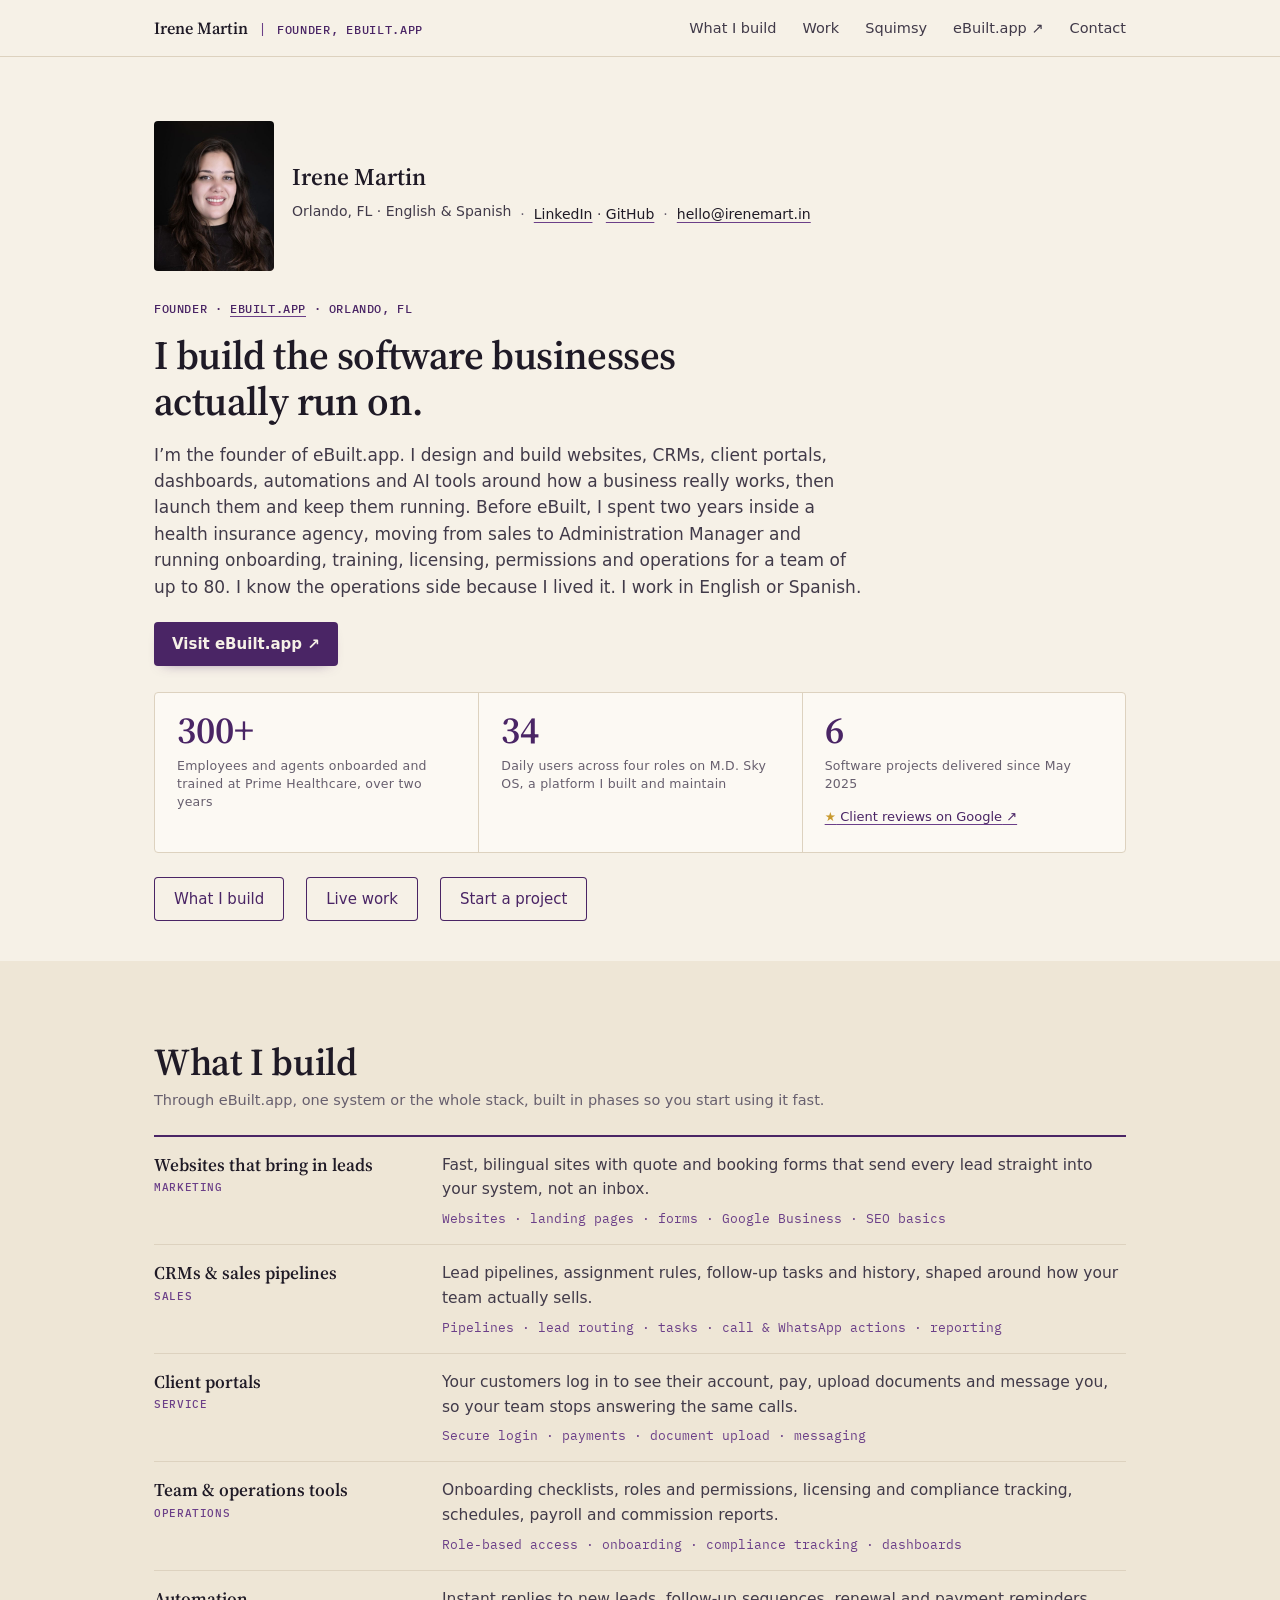
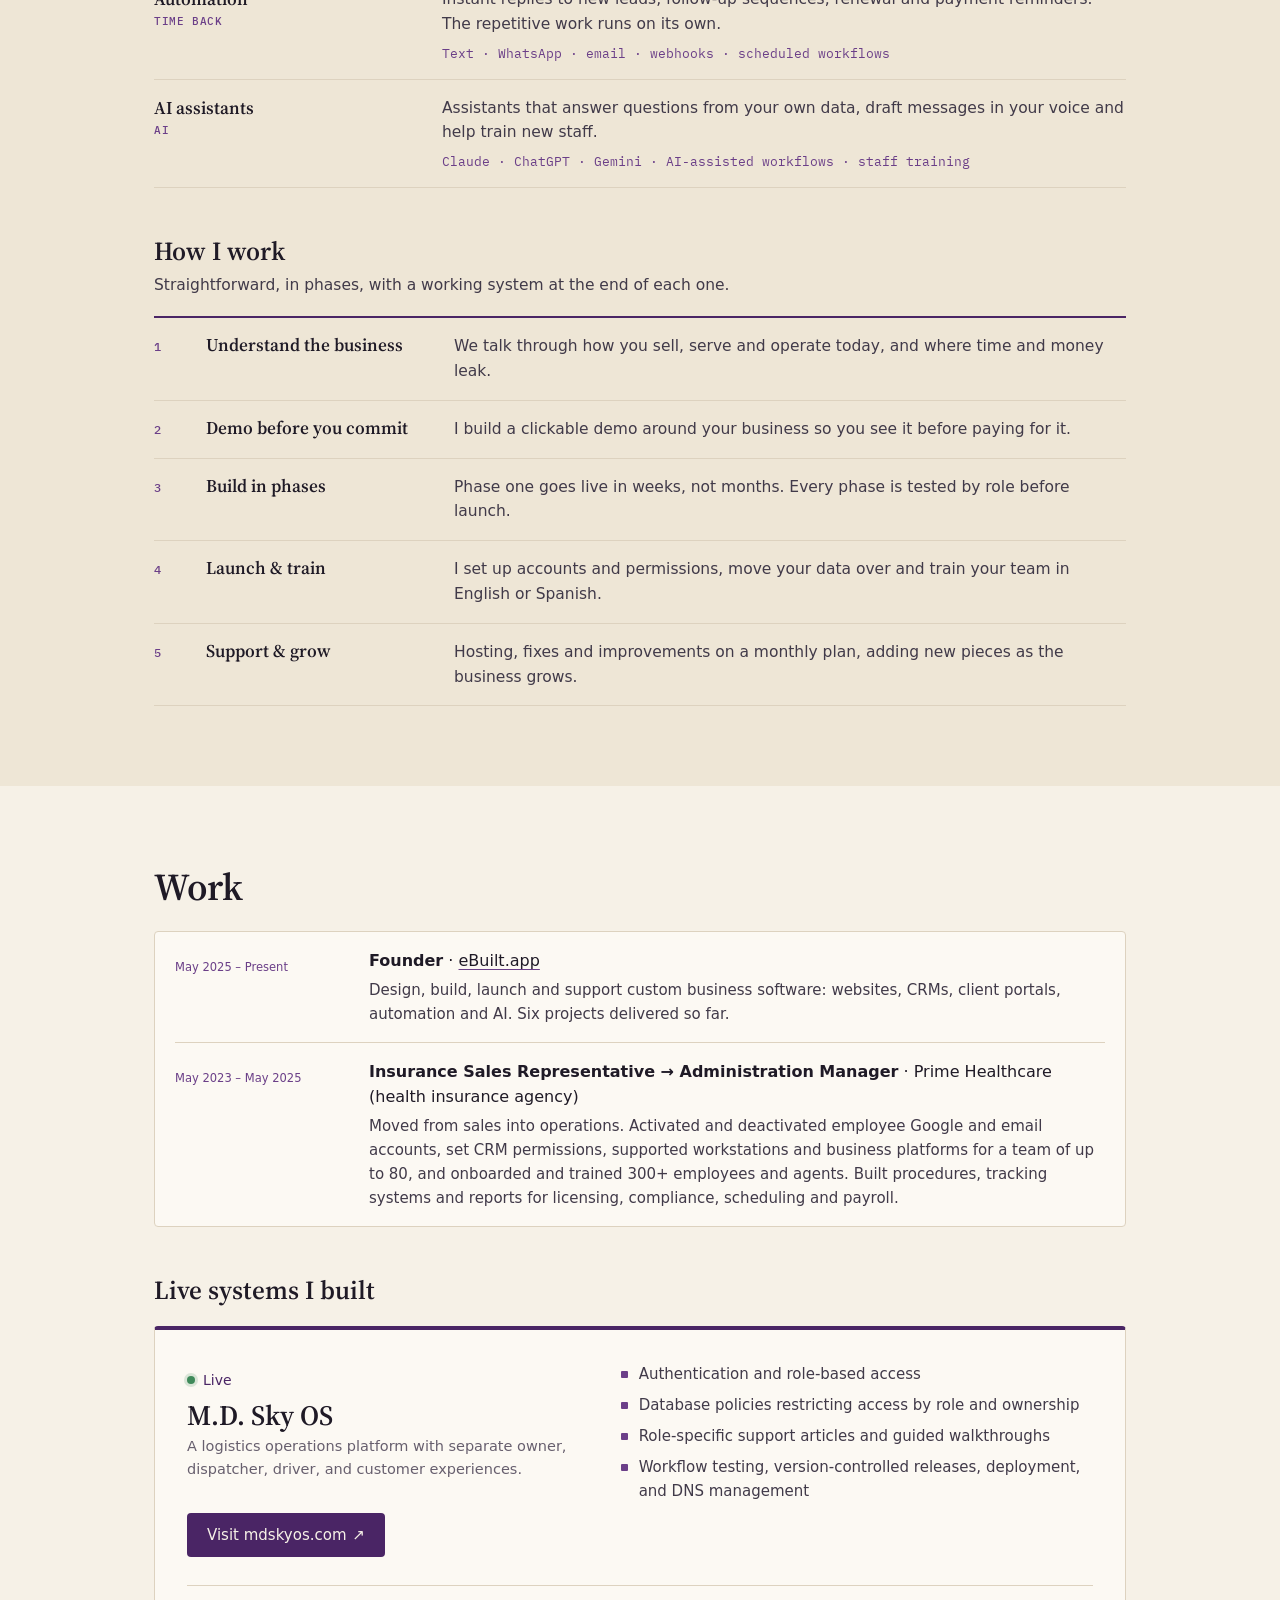
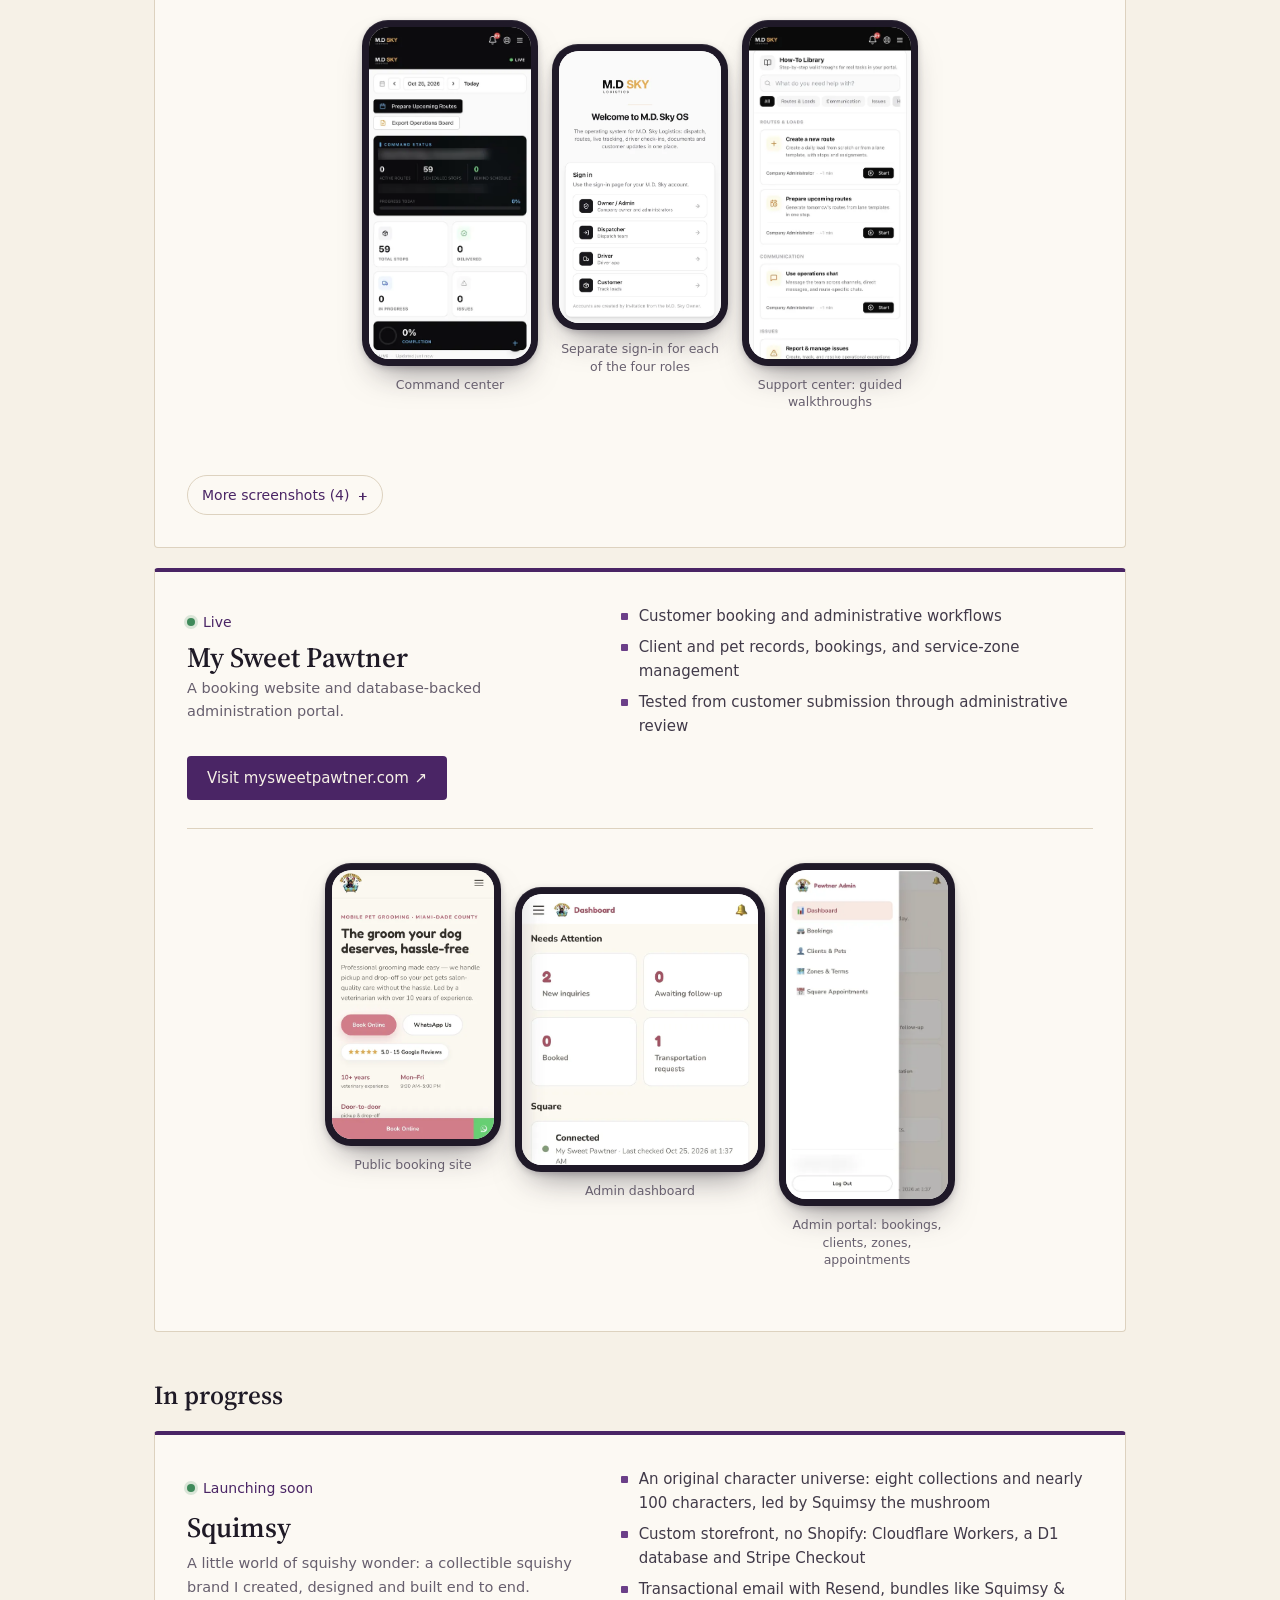
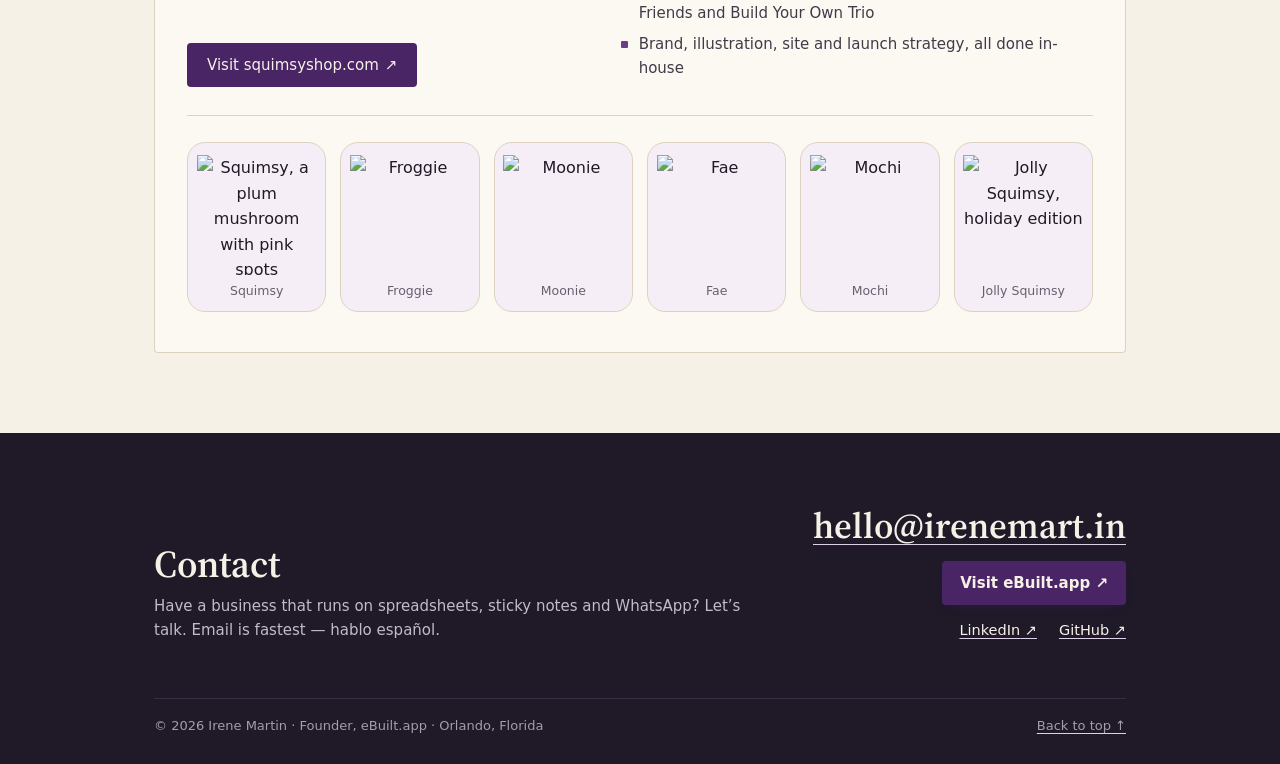
==== commit c37652e0: "Rename Squimsy section heading to In progress Co-Authored-By: Claude Opus 5.5 <noreply@anthropic.com" ====
--- a/index.html
+++ b/index.html
@@ -233,7 +233,7 @@
       </div>
     </article>
 
-    <h3 class="subtitle" id="brand">My own brand</h3>
+    <h3 class="subtitle" id="brand">In progress</h3>
     <article class="project" aria-labelledby="squimsy-title">
       <div class="project__text">
         <p class="status"><span aria-hidden="true"></span>Launching soon</p>
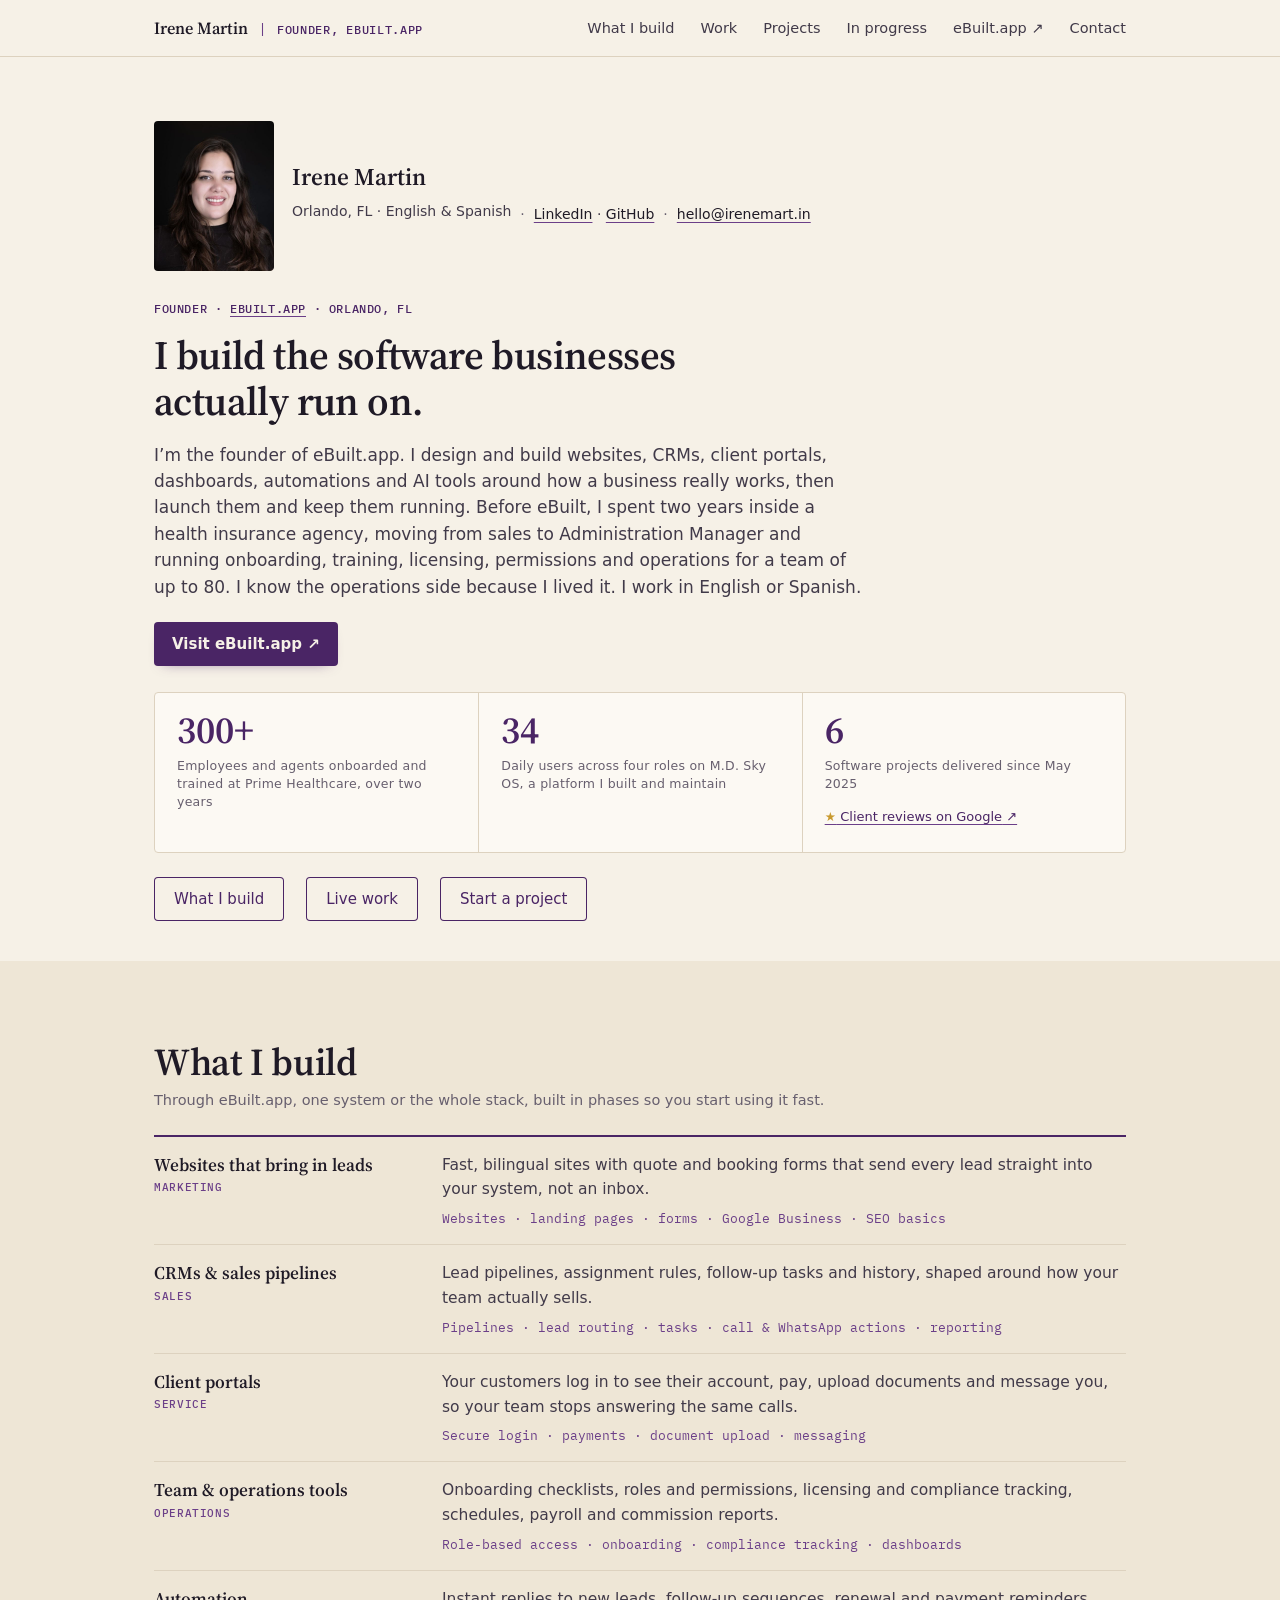
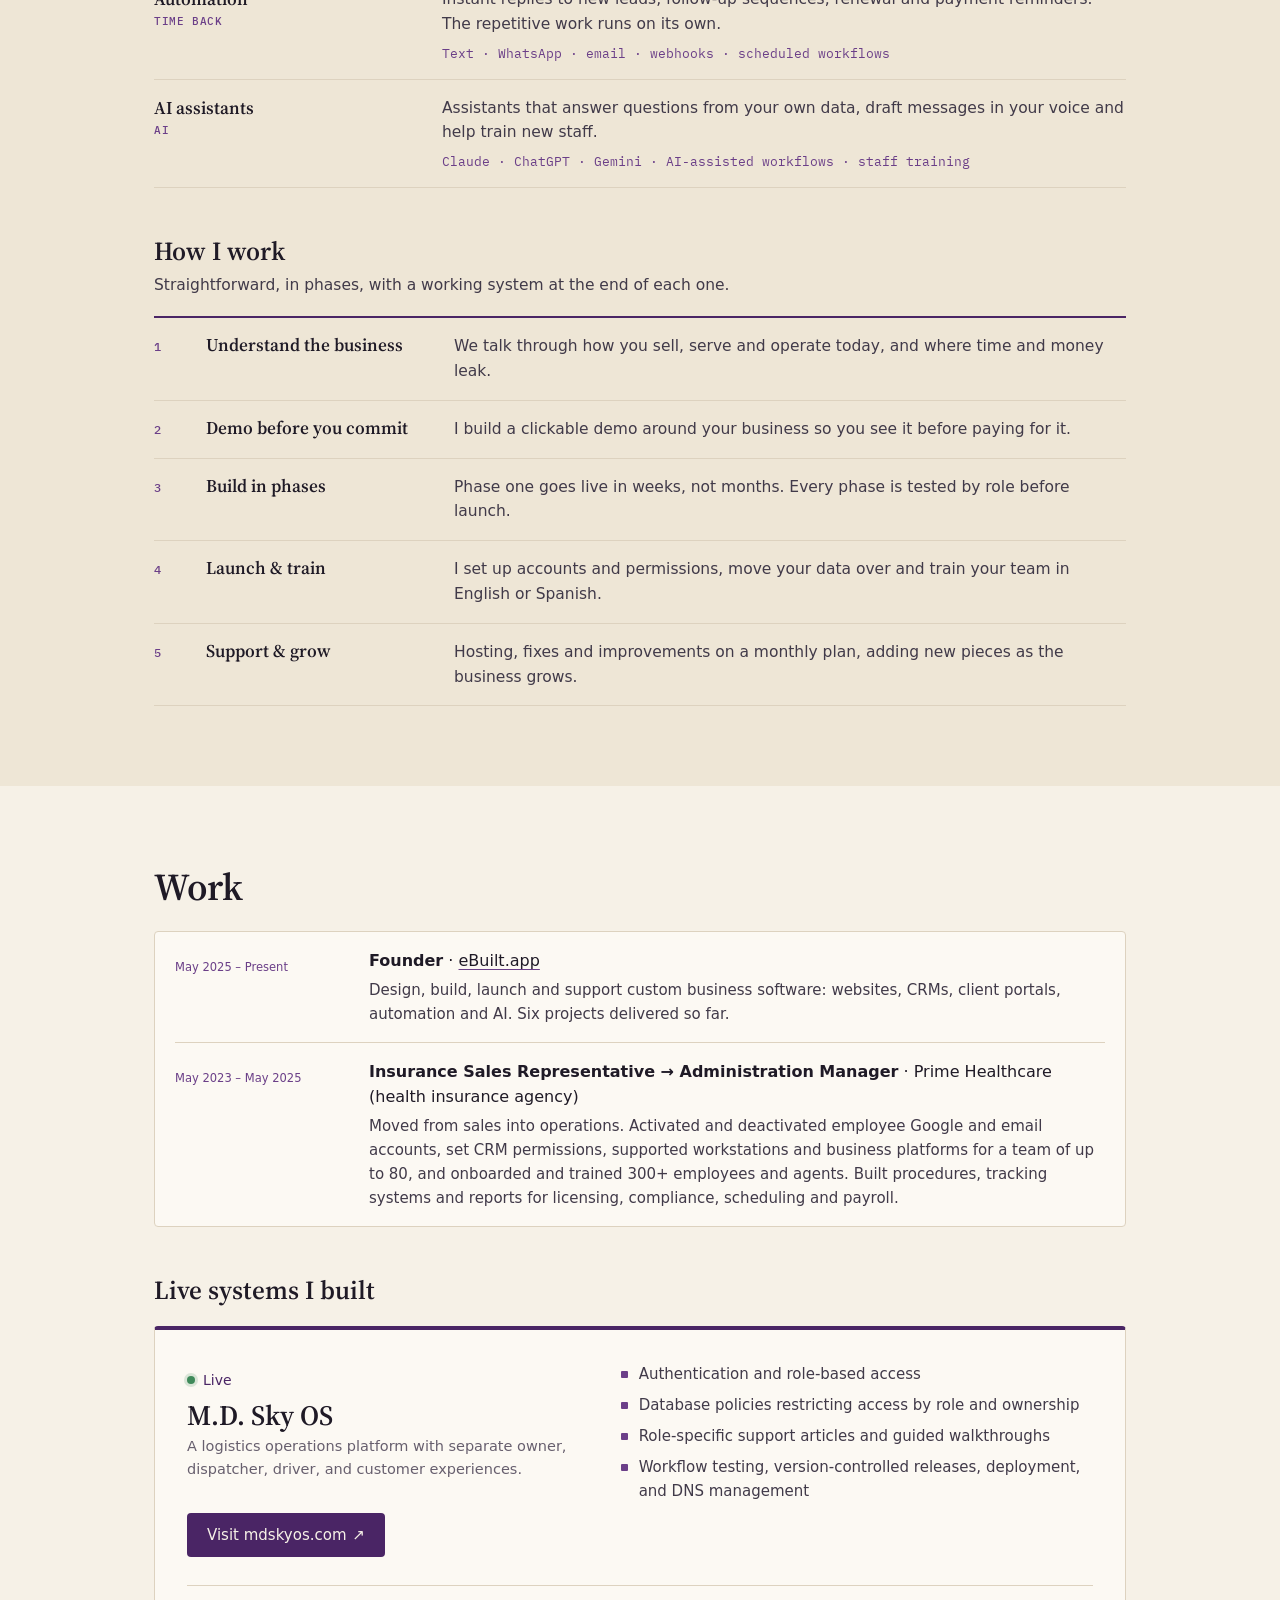
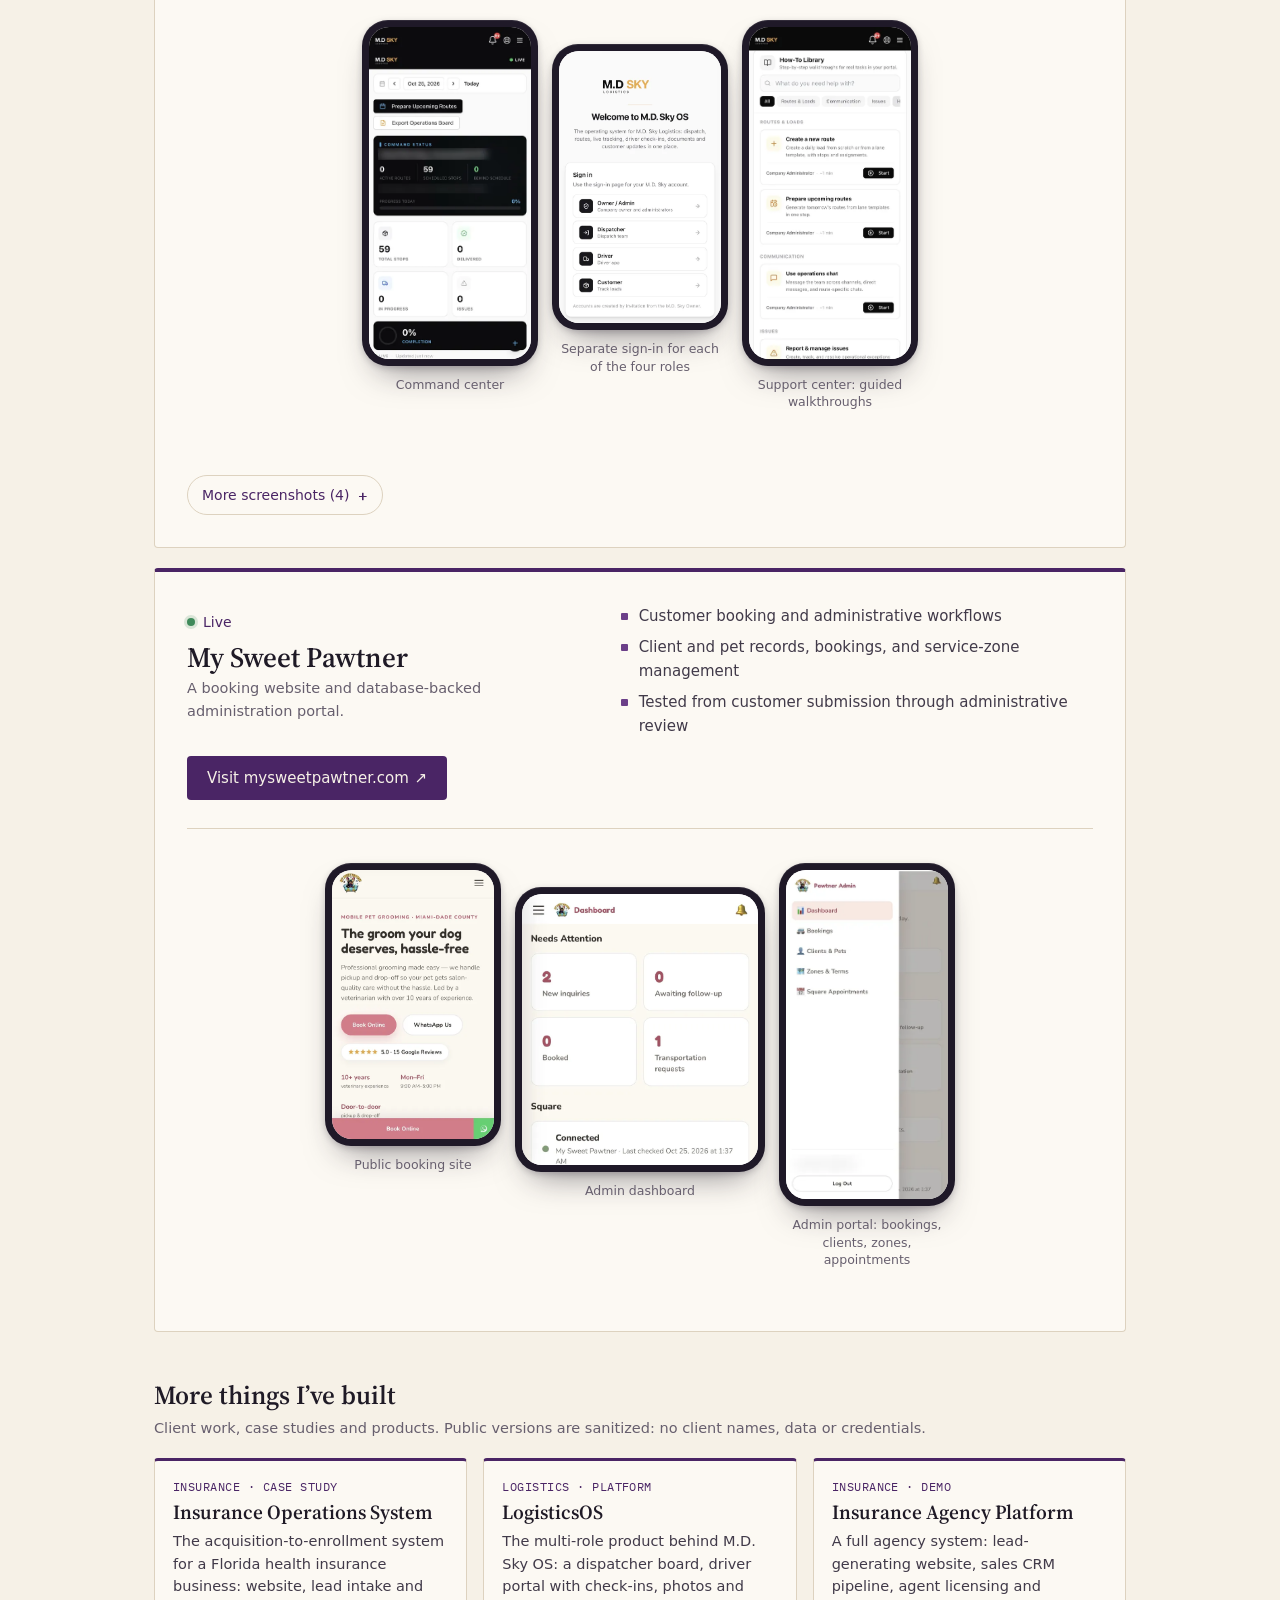
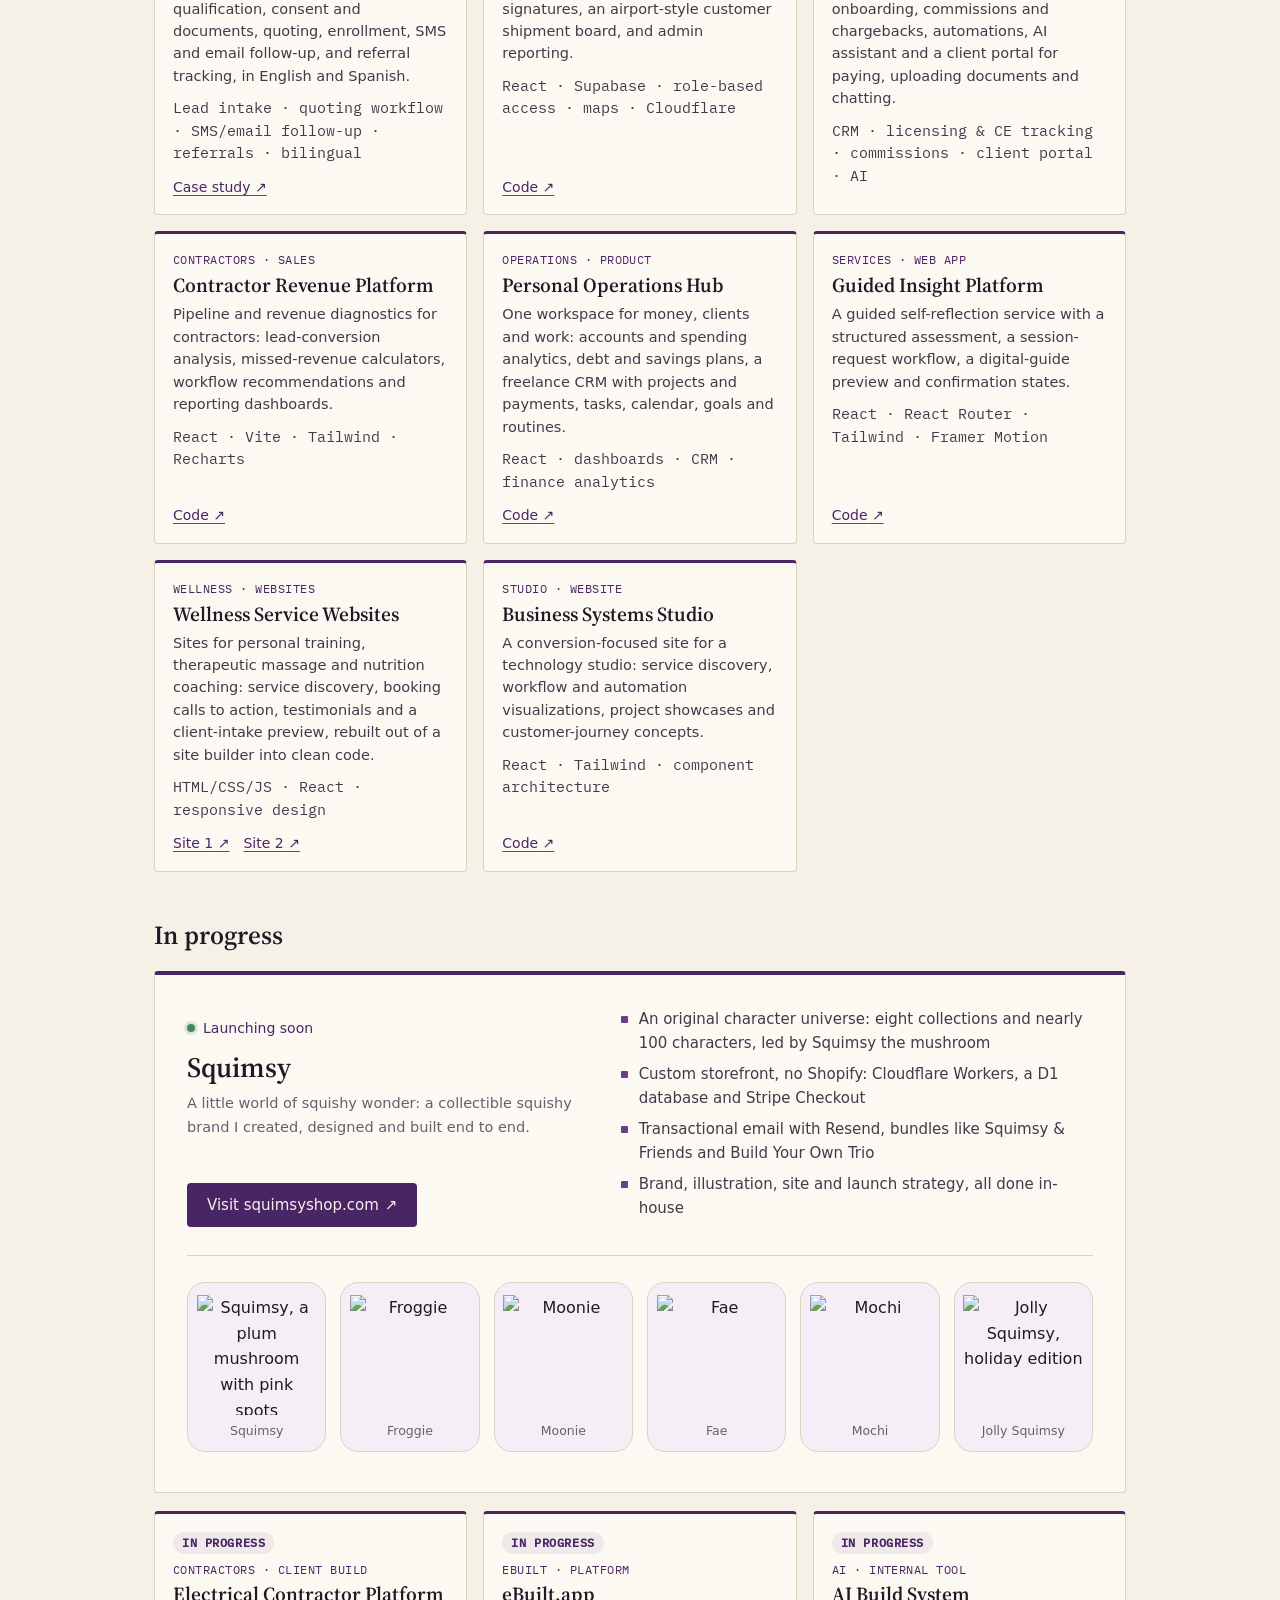
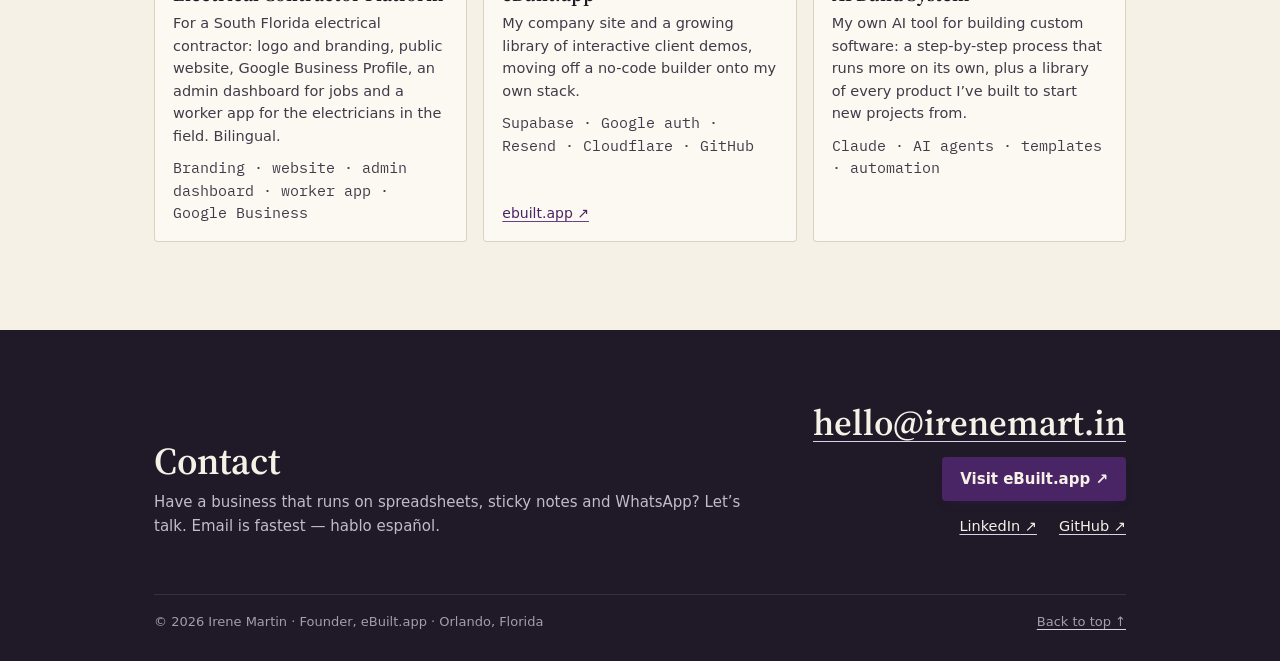
==== commit b1183fc8: "Homepage: add full project catalog and in-progress builds Co-Authored-By: Claude Opus 5.5 <noreply@a" ====
--- a/index.html
+++ b/index.html
@@ -26,7 +26,7 @@
   <link rel="icon" href="/favicon.svg" type="image/svg+xml">
   <link rel="apple-touch-icon" href="/assets/apple-touch-icon.png">
   <link rel="preload" href="/assets/fonts/source-serif-4-600.woff" as="font" type="font/woff" crossorigin>
-  <link rel="stylesheet" href="/assets/styles.css?v=r7">
+  <link rel="stylesheet" href="/assets/styles.css?v=r8">
   <script src="/assets/main.js?v=21" defer></script>
 </head>
 <body>
@@ -37,9 +37,10 @@
     <a class="brand" href="#top" aria-label="Irene Martin, Founder of eBuilt.app — back to top"><span class="brand__name">Irene Martin</span><span class="brand__sep" aria-hidden="true">|</span><span class="brand__role"><span class="hide-sm">Founder, eBuilt.app</span><span class="show-sm">Founder, eBuilt</span></span></a>
     <nav aria-label="Primary">
       <ul class="nav">
-        <li><a href="#build">What I build</a></li>
-        <li><a href="#work">Work</a></li>
-        <li><a href="#brand">Squimsy</a></li>
+        <li class="hide-sm"><a href="#build">What I build</a></li>
+        <li class="hide-sm"><a href="#work">Work</a></li>
+        <li><a href="#more">Projects</a></li>
+        <li class="hide-sm"><a href="#brand">In progress</a></li>
         <li><a href="https://ebuilt.app" rel="noopener" target="_blank">eBuilt.app ↗</a></li>
         <li><a href="#contact">Contact</a></li>
       </ul>
@@ -233,6 +234,19 @@
       </div>
     </article>
 
+    <h3 class="subtitle" id="more">More things I’ve built</h3>
+    <p class="section__note">Client work, case studies and products. Public versions are sanitized: no client names, data or credentials.</p>
+    <ul class="pcards">
+      <li class="pcard"><p class="pcard__tag">Insurance · Case study</p><h4>Insurance Operations System</h4><p>The acquisition-to-enrollment system for a Florida health insurance business: website, lead intake and qualification, consent and documents, quoting, enrollment, SMS and email follow-up, and referral tracking, in English and Spanish.</p><p class="fit__tools">Lead intake · quoting workflow · SMS/email follow-up · referrals · bilingual</p><p class="pcard__links"><a href="https://github.com/irenemartin1/insurance-operations-system" rel="noopener" target="_blank">Case study<span class="sr-only"> (opens in new tab)</span> ↗</a></p></li>
+      <li class="pcard"><p class="pcard__tag">Logistics · Platform</p><h4>LogisticsOS</h4><p>The multi-role product behind M.D. Sky OS: a dispatcher board, driver portal with check-ins, photos and signatures, an airport-style customer shipment board, and admin reporting.</p><p class="fit__tools">React · Supabase · role-based access · maps · Cloudflare</p><p class="pcard__links"><a href="https://github.com/irenemartin1/logistics-operations-platform" rel="noopener" target="_blank">Code<span class="sr-only"> (opens in new tab)</span> ↗</a></p></li>
+      <li class="pcard"><p class="pcard__tag">Insurance · Demo</p><h4>Insurance Agency Platform</h4><p>A full agency system: lead-generating website, sales CRM pipeline, agent licensing and onboarding, commissions and chargebacks, automations, AI assistant and a client portal for paying, uploading documents and chatting.</p><p class="fit__tools">CRM · licensing & CE tracking · commissions · client portal · AI</p></li>
+      <li class="pcard"><p class="pcard__tag">Contractors · Sales</p><h4>Contractor Revenue Platform</h4><p>Pipeline and revenue diagnostics for contractors: lead-conversion analysis, missed-revenue calculators, workflow recommendations and reporting dashboards.</p><p class="fit__tools">React · Vite · Tailwind · Recharts</p><p class="pcard__links"><a href="https://github.com/irenemartin1/contractor-revenue-platform" rel="noopener" target="_blank">Code<span class="sr-only"> (opens in new tab)</span> ↗</a></p></li>
+      <li class="pcard"><p class="pcard__tag">Operations · Product</p><h4>Personal Operations Hub</h4><p>One workspace for money, clients and work: accounts and spending analytics, debt and savings plans, a freelance CRM with projects and payments, tasks, calendar, goals and routines.</p><p class="fit__tools">React · dashboards · CRM · finance analytics</p><p class="pcard__links"><a href="https://github.com/irenemartin1/personal-operations-hub" rel="noopener" target="_blank">Code<span class="sr-only"> (opens in new tab)</span> ↗</a></p></li>
+      <li class="pcard"><p class="pcard__tag">Services · Web app</p><h4>Guided Insight Platform</h4><p>A guided self-reflection service with a structured assessment, a session-request workflow, a digital-guide preview and confirmation states.</p><p class="fit__tools">React · React Router · Tailwind · Framer Motion</p><p class="pcard__links"><a href="https://github.com/irenemartin1/guided-insight-platform" rel="noopener" target="_blank">Code<span class="sr-only"> (opens in new tab)</span> ↗</a></p></li>
+      <li class="pcard"><p class="pcard__tag">Wellness · Websites</p><h4>Wellness Service Websites</h4><p>Sites for personal training, therapeutic massage and nutrition coaching: service discovery, booking calls to action, testimonials and a client-intake preview, rebuilt out of a site builder into clean code.</p><p class="fit__tools">HTML/CSS/JS · React · responsive design</p><p class="pcard__links"><a href="https://github.com/irenemartin1/training-massage-nutrition-site" rel="noopener" target="_blank">Site 1<span class="sr-only"> (opens in new tab)</span> ↗</a><a href="https://github.com/irenemartin1/wellness-service-website" rel="noopener" target="_blank">Site 2<span class="sr-only"> (opens in new tab)</span> ↗</a></p></li>
+      <li class="pcard"><p class="pcard__tag">Studio · Website</p><h4>Business Systems Studio</h4><p>A conversion-focused site for a technology studio: service discovery, workflow and automation visualizations, project showcases and customer-journey concepts.</p><p class="fit__tools">React · Tailwind · component architecture</p><p class="pcard__links"><a href="https://github.com/irenemartin1/business-systems-studio" rel="noopener" target="_blank">Code<span class="sr-only"> (opens in new tab)</span> ↗</a></p></li>
+    </ul>
+
     <h3 class="subtitle" id="brand">In progress</h3>
     <article class="project" aria-labelledby="squimsy-title">
       <div class="project__text">
@@ -258,6 +272,12 @@
         </ul>
       </div>
     </article>
+
+    <ul class="pcards pcards--tight">
+      <li class="pcard"><p class="pcard__status">In progress</p><p class="pcard__tag">Contractors · Client build</p><h4>Electrical Contractor Platform</h4><p>For a South Florida electrical contractor: logo and branding, public website, Google Business Profile, an admin dashboard for jobs and a worker app for the electricians in the field. Bilingual.</p><p class="fit__tools">Branding · website · admin dashboard · worker app · Google Business</p></li>
+      <li class="pcard"><p class="pcard__status">In progress</p><p class="pcard__tag">eBuilt · Platform</p><h4>eBuilt.app</h4><p>My company site and a growing library of interactive client demos, moving off a no-code builder onto my own stack.</p><p class="fit__tools">Supabase · Google auth · Resend · Cloudflare · GitHub</p><p class="pcard__links"><a href="https://ebuilt.app" rel="noopener" target="_blank">ebuilt.app<span class="sr-only"> (opens in new tab)</span> ↗</a></p></li>
+      <li class="pcard"><p class="pcard__status">In progress</p><p class="pcard__tag">AI · Internal tool</p><h4>AI Build System</h4><p>My own AI tool for building custom software: a step-by-step process that runs more on its own, plus a library of every product I’ve built to start new projects from.</p><p class="fit__tools">Claude · AI agents · templates · automation</p></li>
+    </ul>
   </div>
 </section>
 
--- a/assets/styles.css
+++ b/assets/styles.css
@@ -450,3 +450,15 @@
 .chars img { display: block; width: 100%; max-width: 120px; height: auto; margin: 0 auto; }
 .chars span { display: block; margin-top: 6px; font-size: 12.5px; color: var(--muted); }
 @media (max-width: 900px) { .chars { grid-template-columns: repeat(3, minmax(0, 1fr)); } }
+
+/* Project cards */
+.pcards { list-style: none; margin: 18px 0 8px; padding: 0; display: grid; grid-template-columns: repeat(auto-fill, minmax(280px, 1fr)); gap: 16px; }
+.pcards--tight { margin-top: 18px; }
+.pcard { background: var(--paper); border: 1px solid var(--line); border-top: 3px solid var(--plum); border-radius: 4px; padding: 18px 18px 16px; display: flex; flex-direction: column; }
+.pcard h4 { margin: 4px 0 6px; font: 600 20px/1.2 var(--serif); color: var(--ink); }
+.pcard p { margin: 0; font-size: 14.5px; line-height: 1.55; color: var(--ink-2); }
+.pcard .fit__tools { margin-top: 10px; }
+.pcard__tag { font: 400 12px/1.4 var(--mono) !important; letter-spacing: .04em; text-transform: uppercase; color: var(--plum) !important; }
+.pcard__status { align-self: flex-start; margin-bottom: 8px !important; font: 600 11.5px/1 var(--mono) !important; text-transform: uppercase; letter-spacing: .05em; color: var(--plum) !important; background: rgba(90, 40, 110, .08); border-radius: 20px; padding: 5px 9px; }
+.pcard__links { margin-top: auto !important; padding-top: 12px; display: flex; gap: 14px; flex-wrap: wrap; }
+.pcard__links a { font-size: 14px; color: var(--plum); }
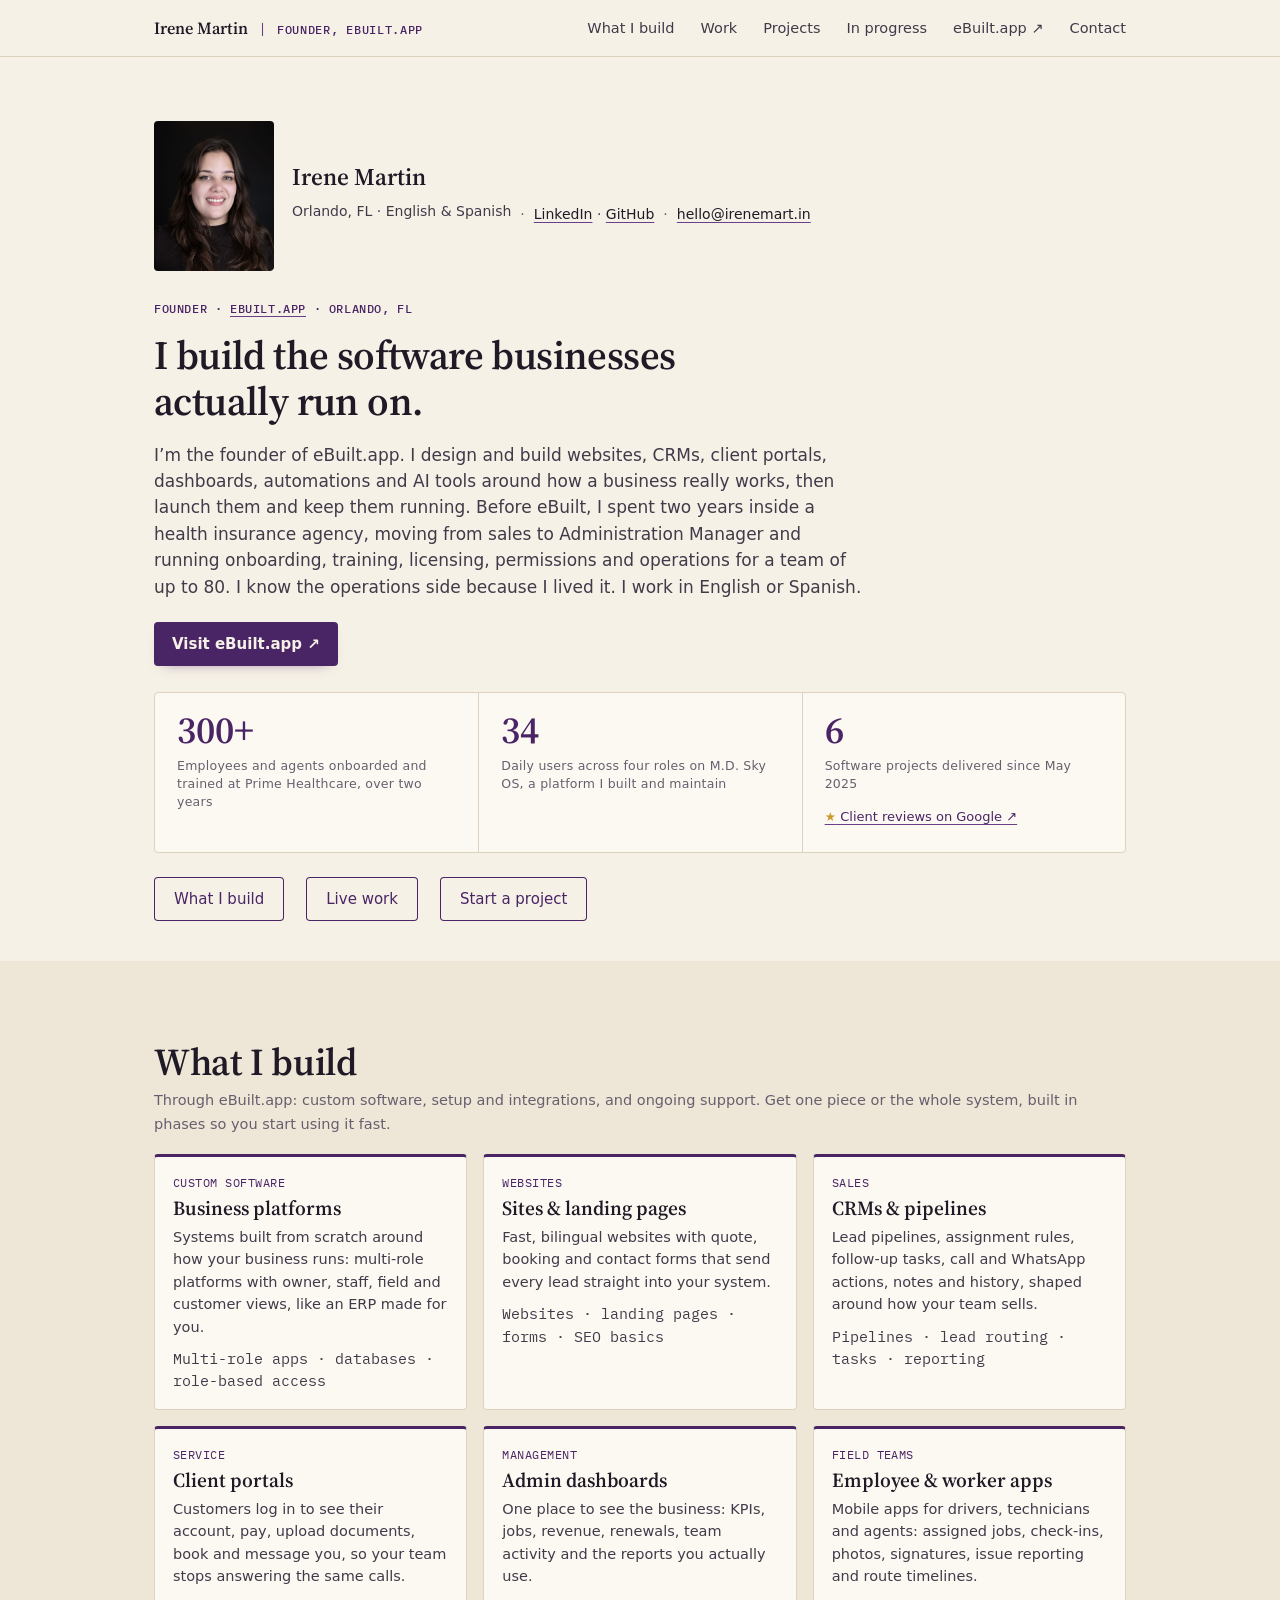
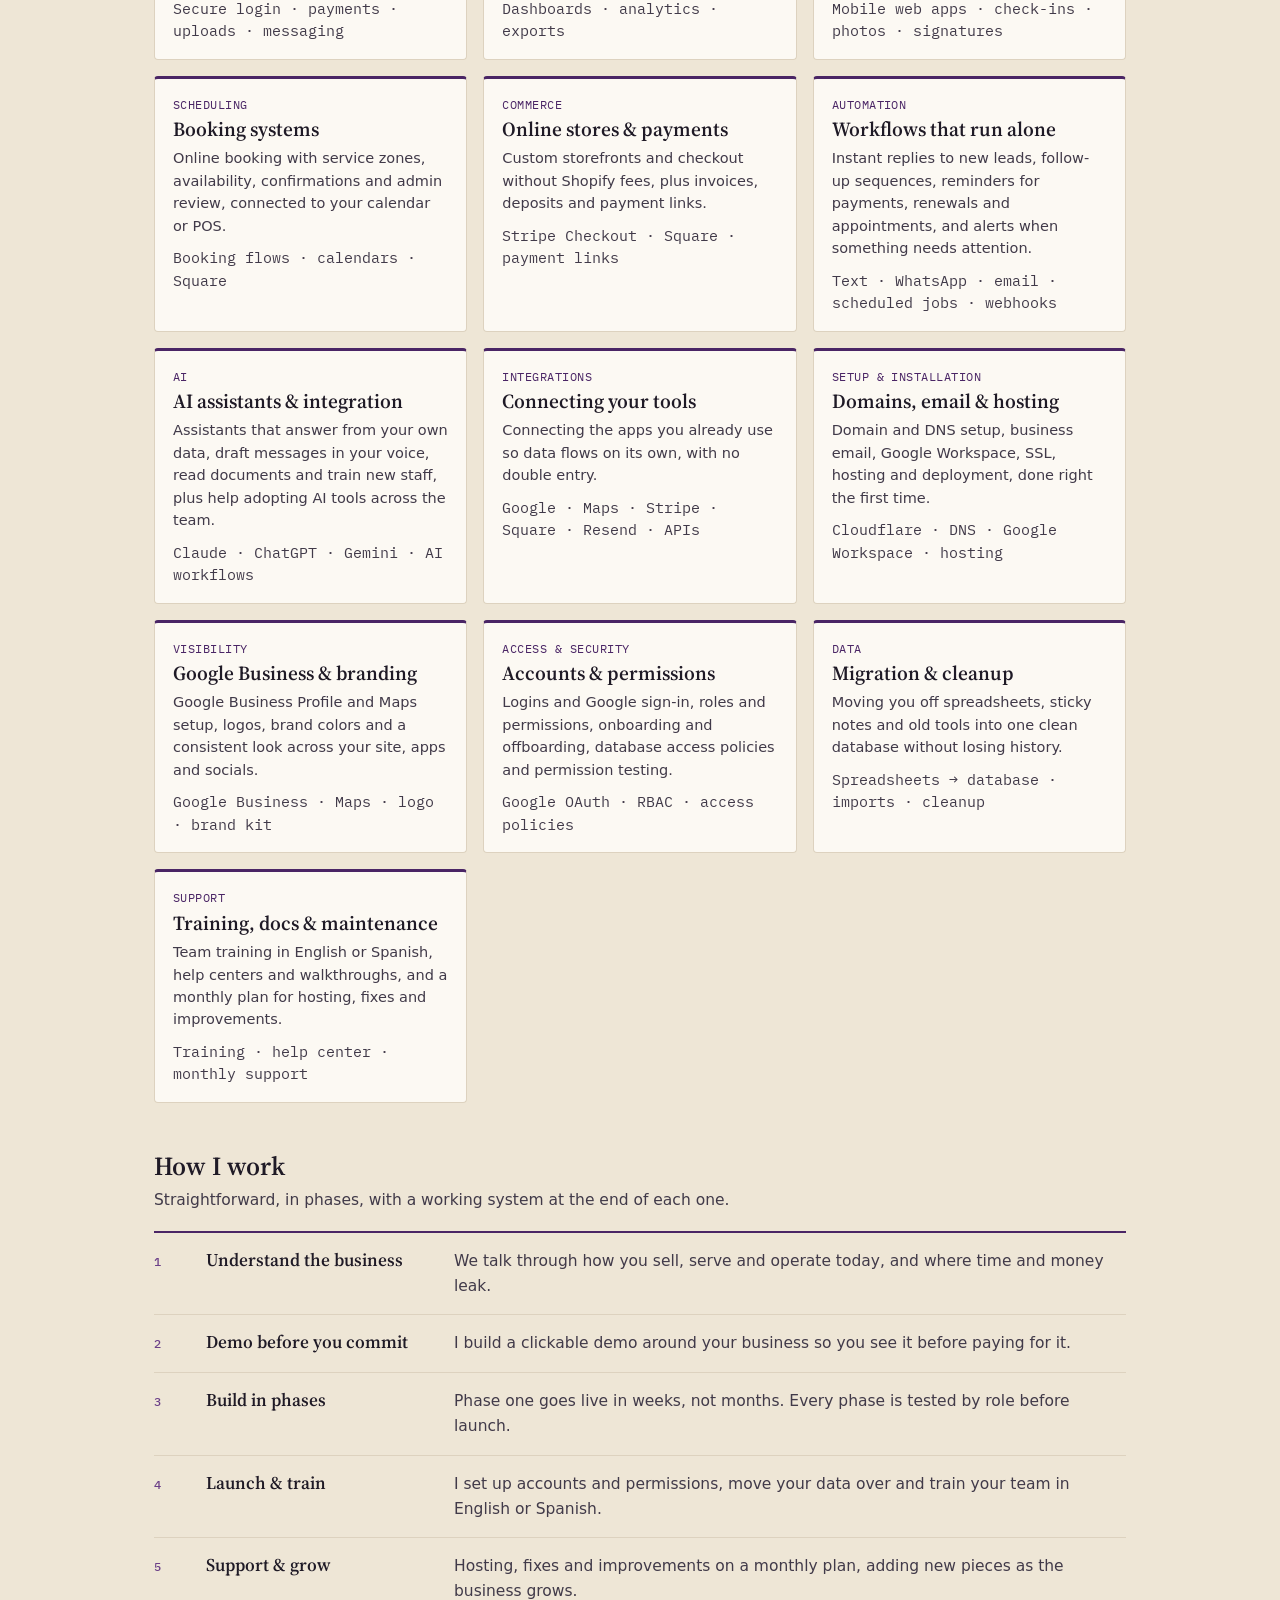
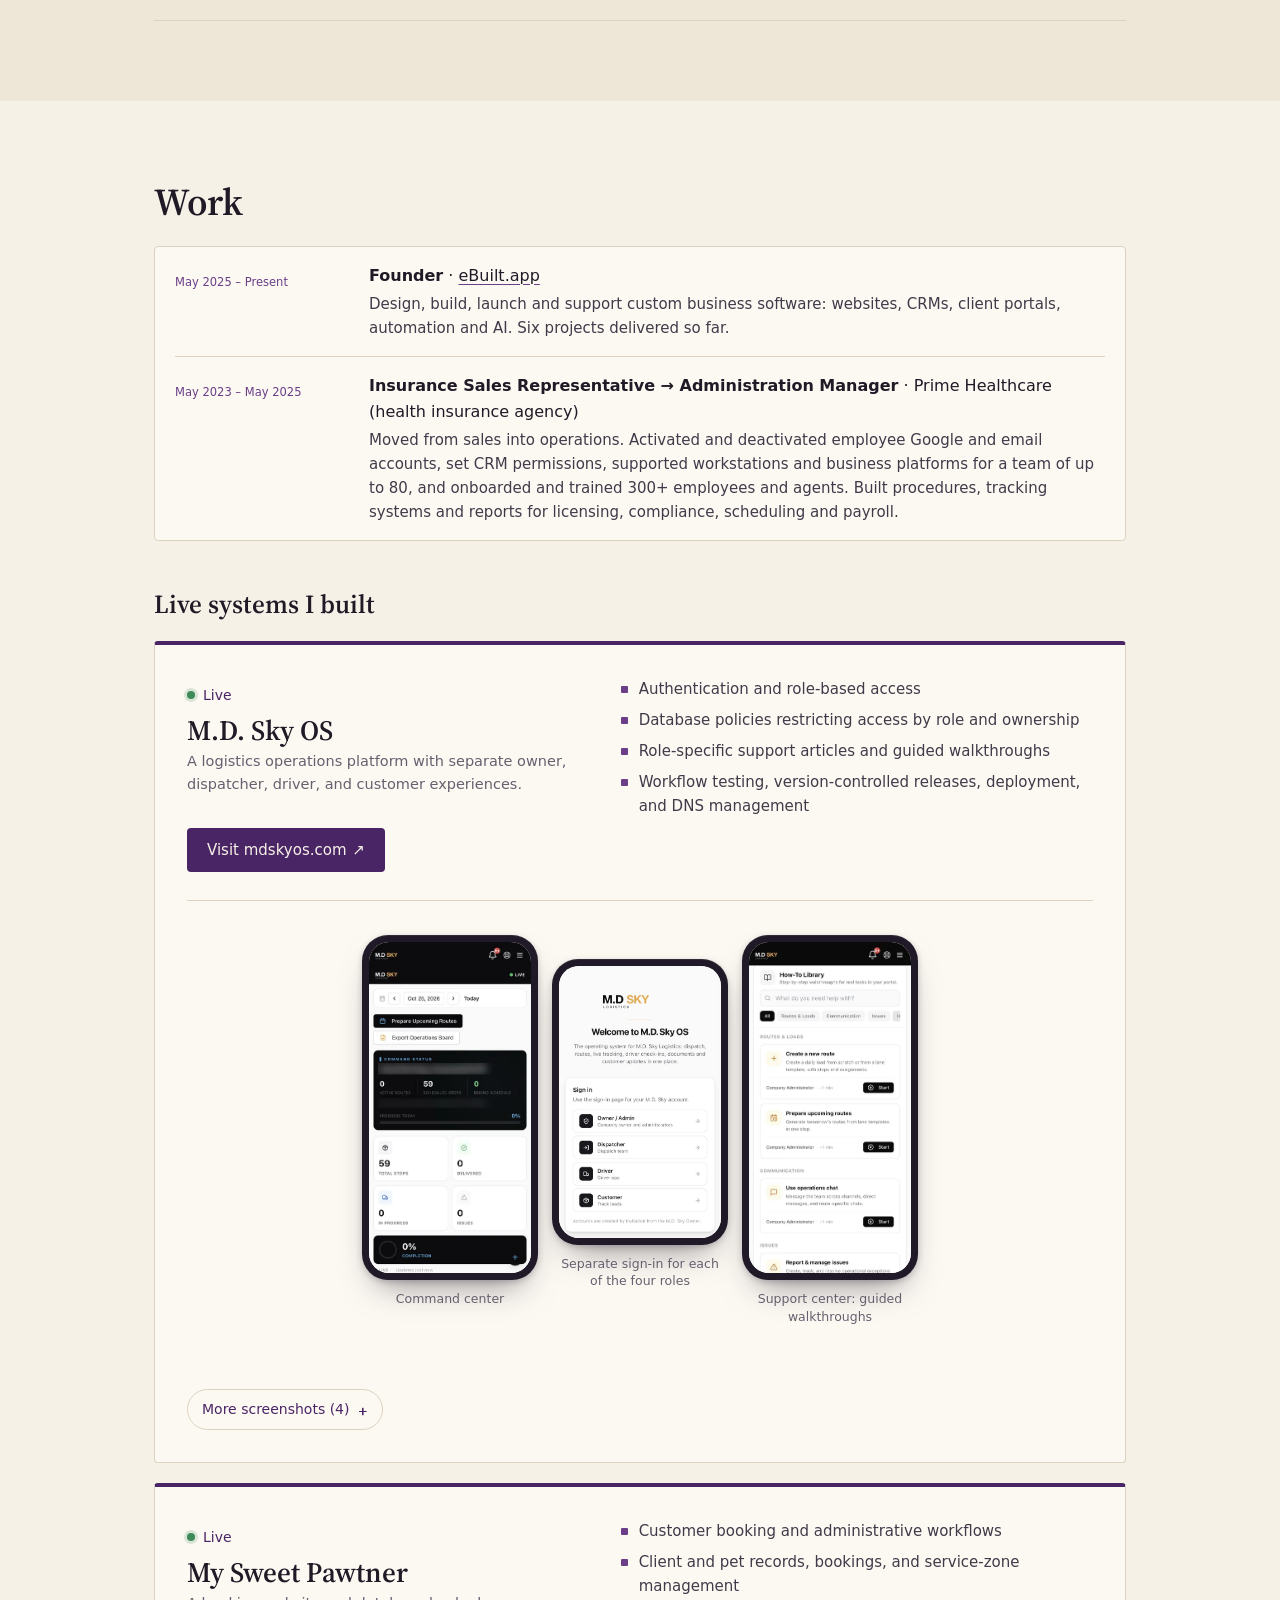
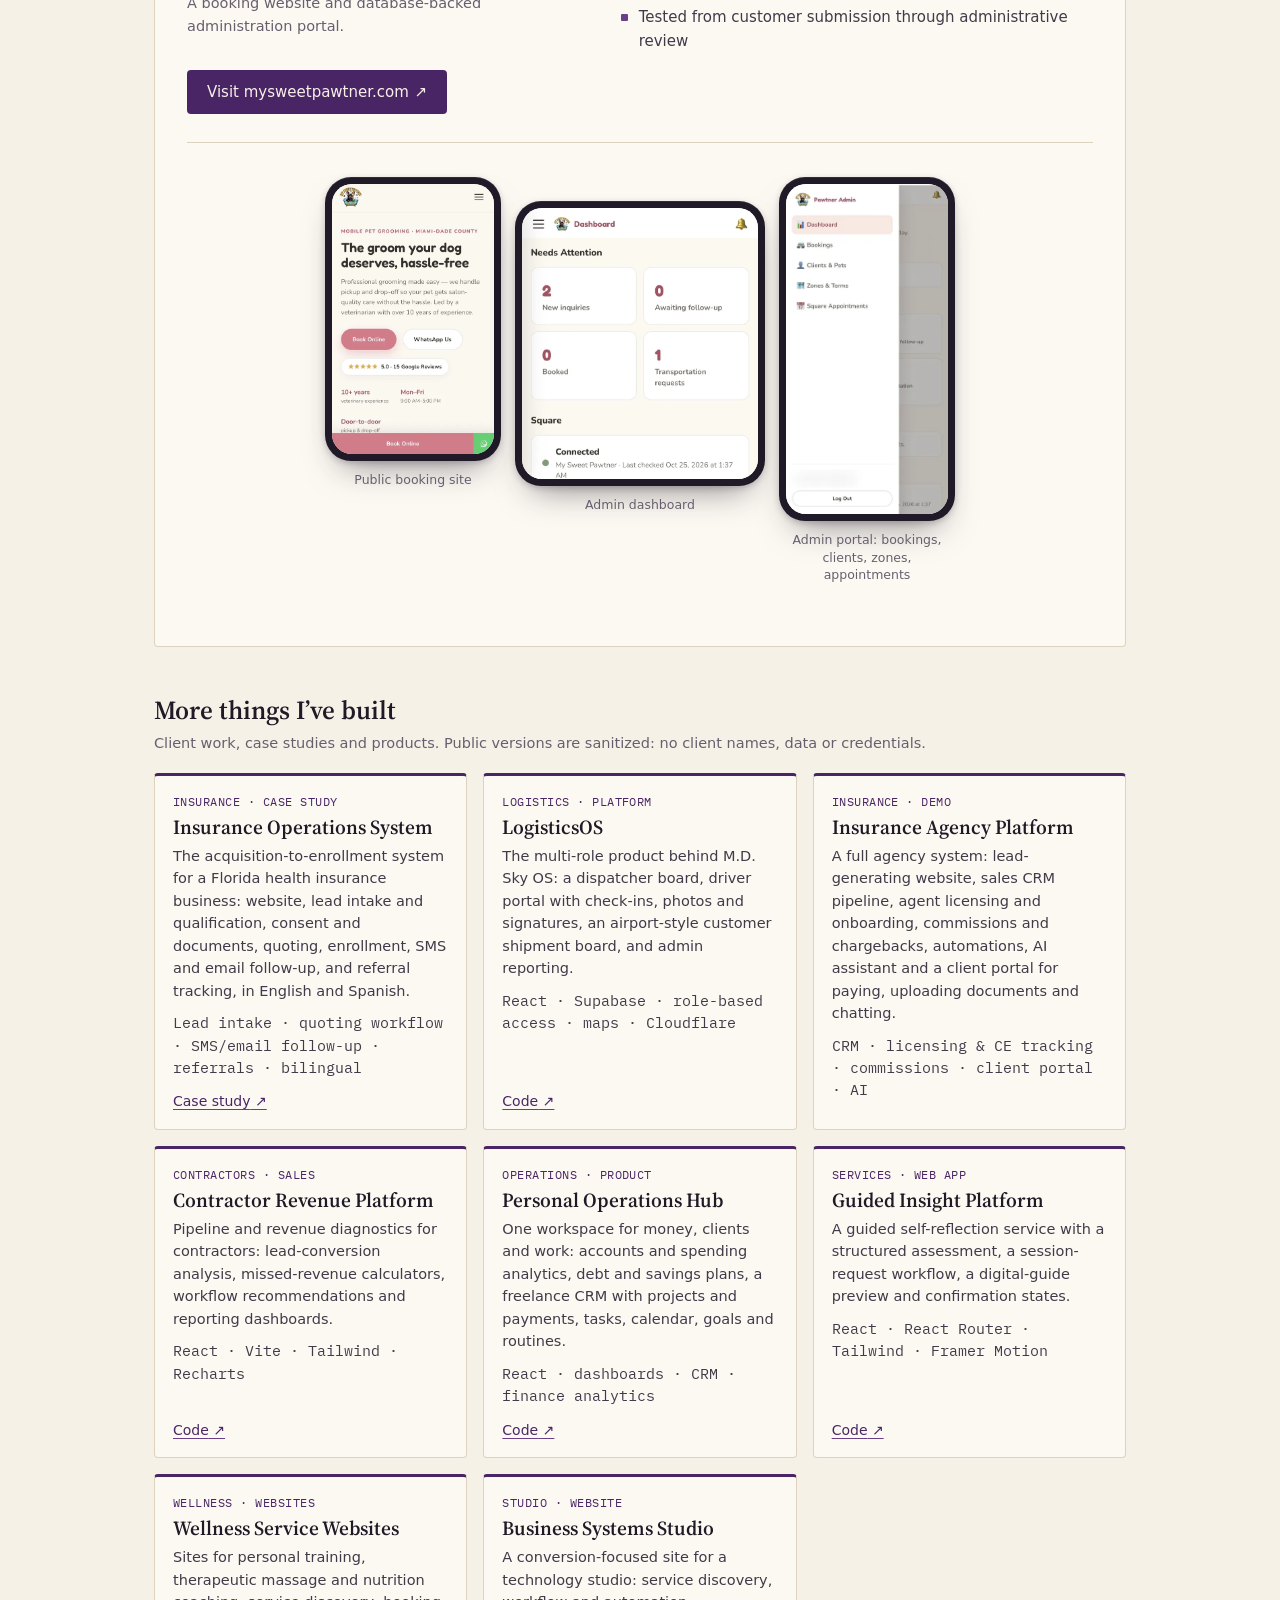
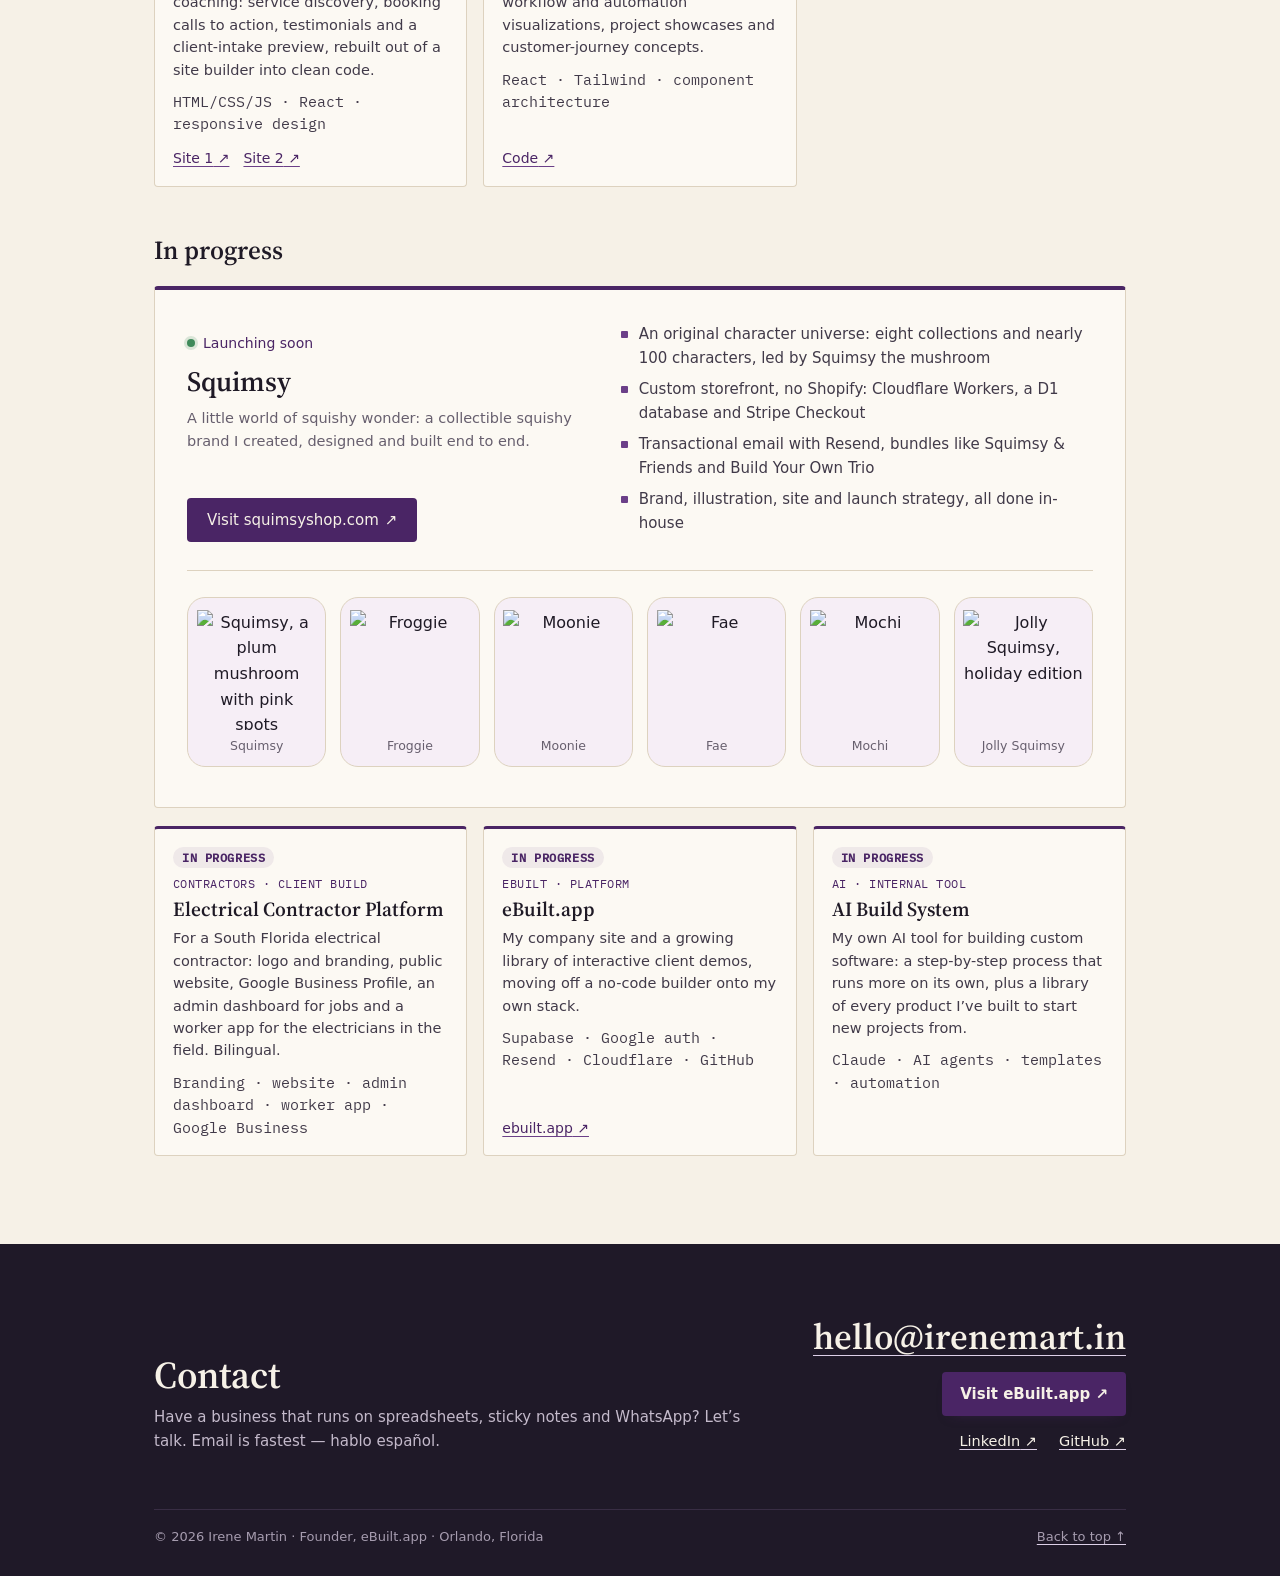
==== commit 5b642681: "Homepage: expand What I build into full services list Co-Authored-By: Claude Opus 5.5 <noreply@anthr" ====
--- a/index.html
+++ b/index.html
@@ -88,15 +88,25 @@
 <section class="section section--tint" id="build" aria-labelledby="build-title">
   <div class="wrap">
     <h2 id="build-title" class="title">What I build</h2>
-    <p class="section__note">Through eBuilt.app, one system or the whole stack, built in phases so you start using it fast.</p>
-    <dl class="fit">
-      <div><dt>Websites that bring in leads<span>Marketing</span></dt><dd>Fast, bilingual sites with quote and booking forms that send every lead straight into your system, not an inbox.<p class="fit__tools">Websites · landing pages · forms · Google Business · SEO basics</p></dd></div>
-      <div><dt>CRMs &amp; sales pipelines<span>Sales</span></dt><dd>Lead pipelines, assignment rules, follow-up tasks and history, shaped around how your team actually sells.<p class="fit__tools">Pipelines · lead routing · tasks · call &amp; WhatsApp actions · reporting</p></dd></div>
-      <div><dt>Client portals<span>Service</span></dt><dd>Your customers log in to see their account, pay, upload documents and message you, so your team stops answering the same calls.<p class="fit__tools">Secure login · payments · document upload · messaging</p></dd></div>
-      <div><dt>Team &amp; operations tools<span>Operations</span></dt><dd>Onboarding checklists, roles and permissions, licensing and compliance tracking, schedules, payroll and commission reports.<p class="fit__tools">Role-based access · onboarding · compliance tracking · dashboards</p></dd></div>
-      <div><dt>Automation<span>Time back</span></dt><dd>Instant replies to new leads, follow-up sequences, renewal and payment reminders. The repetitive work runs on its own.<p class="fit__tools">Text · WhatsApp · email · webhooks · scheduled workflows</p></dd></div>
-      <div><dt>AI assistants<span>AI</span></dt><dd>Assistants that answer questions from your own data, draft messages in your voice and help train new staff.<p class="fit__tools">Claude · ChatGPT · Gemini · AI-assisted workflows · staff training</p></dd></div>
-    </dl>
+    <p class="section__note">Through eBuilt.app: custom software, setup and integrations, and ongoing support. Get one piece or the whole system, built in phases so you start using it fast.</p>
+    <ul class="pcards">
+      <li class="pcard"><p class="pcard__tag">Custom software</p><h4>Business platforms</h4><p>Systems built from scratch around how your business runs: multi-role platforms with owner, staff, field and customer views, like an ERP made for you.</p><p class="fit__tools">Multi-role apps · databases · role-based access</p></li>
+      <li class="pcard"><p class="pcard__tag">Websites</p><h4>Sites & landing pages</h4><p>Fast, bilingual websites with quote, booking and contact forms that send every lead straight into your system.</p><p class="fit__tools">Websites · landing pages · forms · SEO basics</p></li>
+      <li class="pcard"><p class="pcard__tag">Sales</p><h4>CRMs & pipelines</h4><p>Lead pipelines, assignment rules, follow-up tasks, call and WhatsApp actions, notes and history, shaped around how your team sells.</p><p class="fit__tools">Pipelines · lead routing · tasks · reporting</p></li>
+      <li class="pcard"><p class="pcard__tag">Service</p><h4>Client portals</h4><p>Customers log in to see their account, pay, upload documents, book and message you, so your team stops answering the same calls.</p><p class="fit__tools">Secure login · payments · uploads · messaging</p></li>
+      <li class="pcard"><p class="pcard__tag">Management</p><h4>Admin dashboards</h4><p>One place to see the business: KPIs, jobs, revenue, renewals, team activity and the reports you actually use.</p><p class="fit__tools">Dashboards · analytics · exports</p></li>
+      <li class="pcard"><p class="pcard__tag">Field teams</p><h4>Employee & worker apps</h4><p>Mobile apps for drivers, technicians and agents: assigned jobs, check-ins, photos, signatures, issue reporting and route timelines.</p><p class="fit__tools">Mobile web apps · check-ins · photos · signatures</p></li>
+      <li class="pcard"><p class="pcard__tag">Scheduling</p><h4>Booking systems</h4><p>Online booking with service zones, availability, confirmations and admin review, connected to your calendar or POS.</p><p class="fit__tools">Booking flows · calendars · Square</p></li>
+      <li class="pcard"><p class="pcard__tag">Commerce</p><h4>Online stores & payments</h4><p>Custom storefronts and checkout without Shopify fees, plus invoices, deposits and payment links.</p><p class="fit__tools">Stripe Checkout · Square · payment links</p></li>
+      <li class="pcard"><p class="pcard__tag">Automation</p><h4>Workflows that run alone</h4><p>Instant replies to new leads, follow-up sequences, reminders for payments, renewals and appointments, and alerts when something needs attention.</p><p class="fit__tools">Text · WhatsApp · email · scheduled jobs · webhooks</p></li>
+      <li class="pcard"><p class="pcard__tag">AI</p><h4>AI assistants & integration</h4><p>Assistants that answer from your own data, draft messages in your voice, read documents and train new staff, plus help adopting AI tools across the team.</p><p class="fit__tools">Claude · ChatGPT · Gemini · AI workflows</p></li>
+      <li class="pcard"><p class="pcard__tag">Integrations</p><h4>Connecting your tools</h4><p>Connecting the apps you already use so data flows on its own, with no double entry.</p><p class="fit__tools">Google · Maps · Stripe · Square · Resend · APIs</p></li>
+      <li class="pcard"><p class="pcard__tag">Setup & installation</p><h4>Domains, email & hosting</h4><p>Domain and DNS setup, business email, Google Workspace, SSL, hosting and deployment, done right the first time.</p><p class="fit__tools">Cloudflare · DNS · Google Workspace · hosting</p></li>
+      <li class="pcard"><p class="pcard__tag">Visibility</p><h4>Google Business & branding</h4><p>Google Business Profile and Maps setup, logos, brand colors and a consistent look across your site, apps and socials.</p><p class="fit__tools">Google Business · Maps · logo · brand kit</p></li>
+      <li class="pcard"><p class="pcard__tag">Access & security</p><h4>Accounts & permissions</h4><p>Logins and Google sign-in, roles and permissions, onboarding and offboarding, database access policies and permission testing.</p><p class="fit__tools">Google OAuth · RBAC · access policies</p></li>
+      <li class="pcard"><p class="pcard__tag">Data</p><h4>Migration & cleanup</h4><p>Moving you off spreadsheets, sticky notes and old tools into one clean database without losing history.</p><p class="fit__tools">Spreadsheets → database · imports · cleanup</p></li>
+      <li class="pcard"><p class="pcard__tag">Support</p><h4>Training, docs & maintenance</h4><p>Team training in English or Spanish, help centers and walkthroughs, and a monthly plan for hosting, fixes and improvements.</p><p class="fit__tools">Training · help center · monthly support</p></li>
+    </ul>
 
     <h3 class="subtitle" id="approach">How I work</h3>
     <p class="section__note steps__lede">Straightforward, in phases, with a working system at the end of each one.</p>
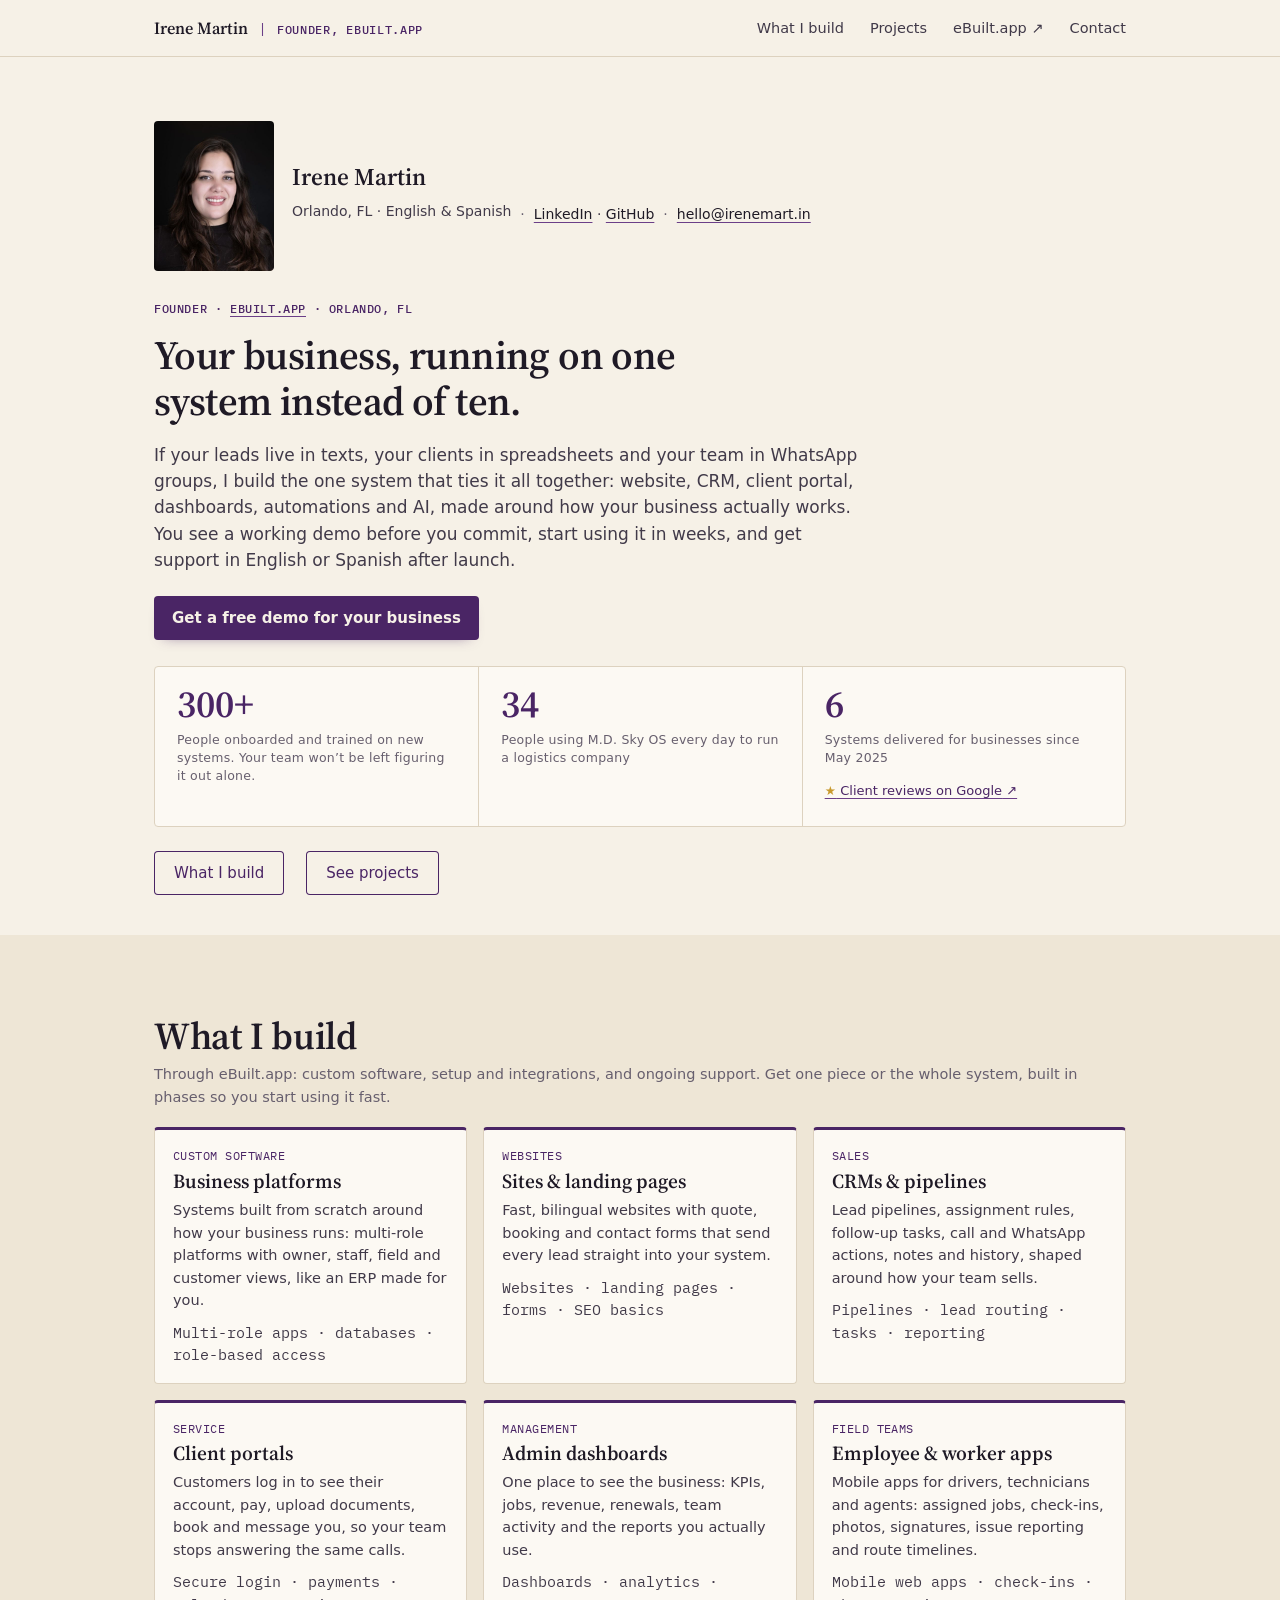
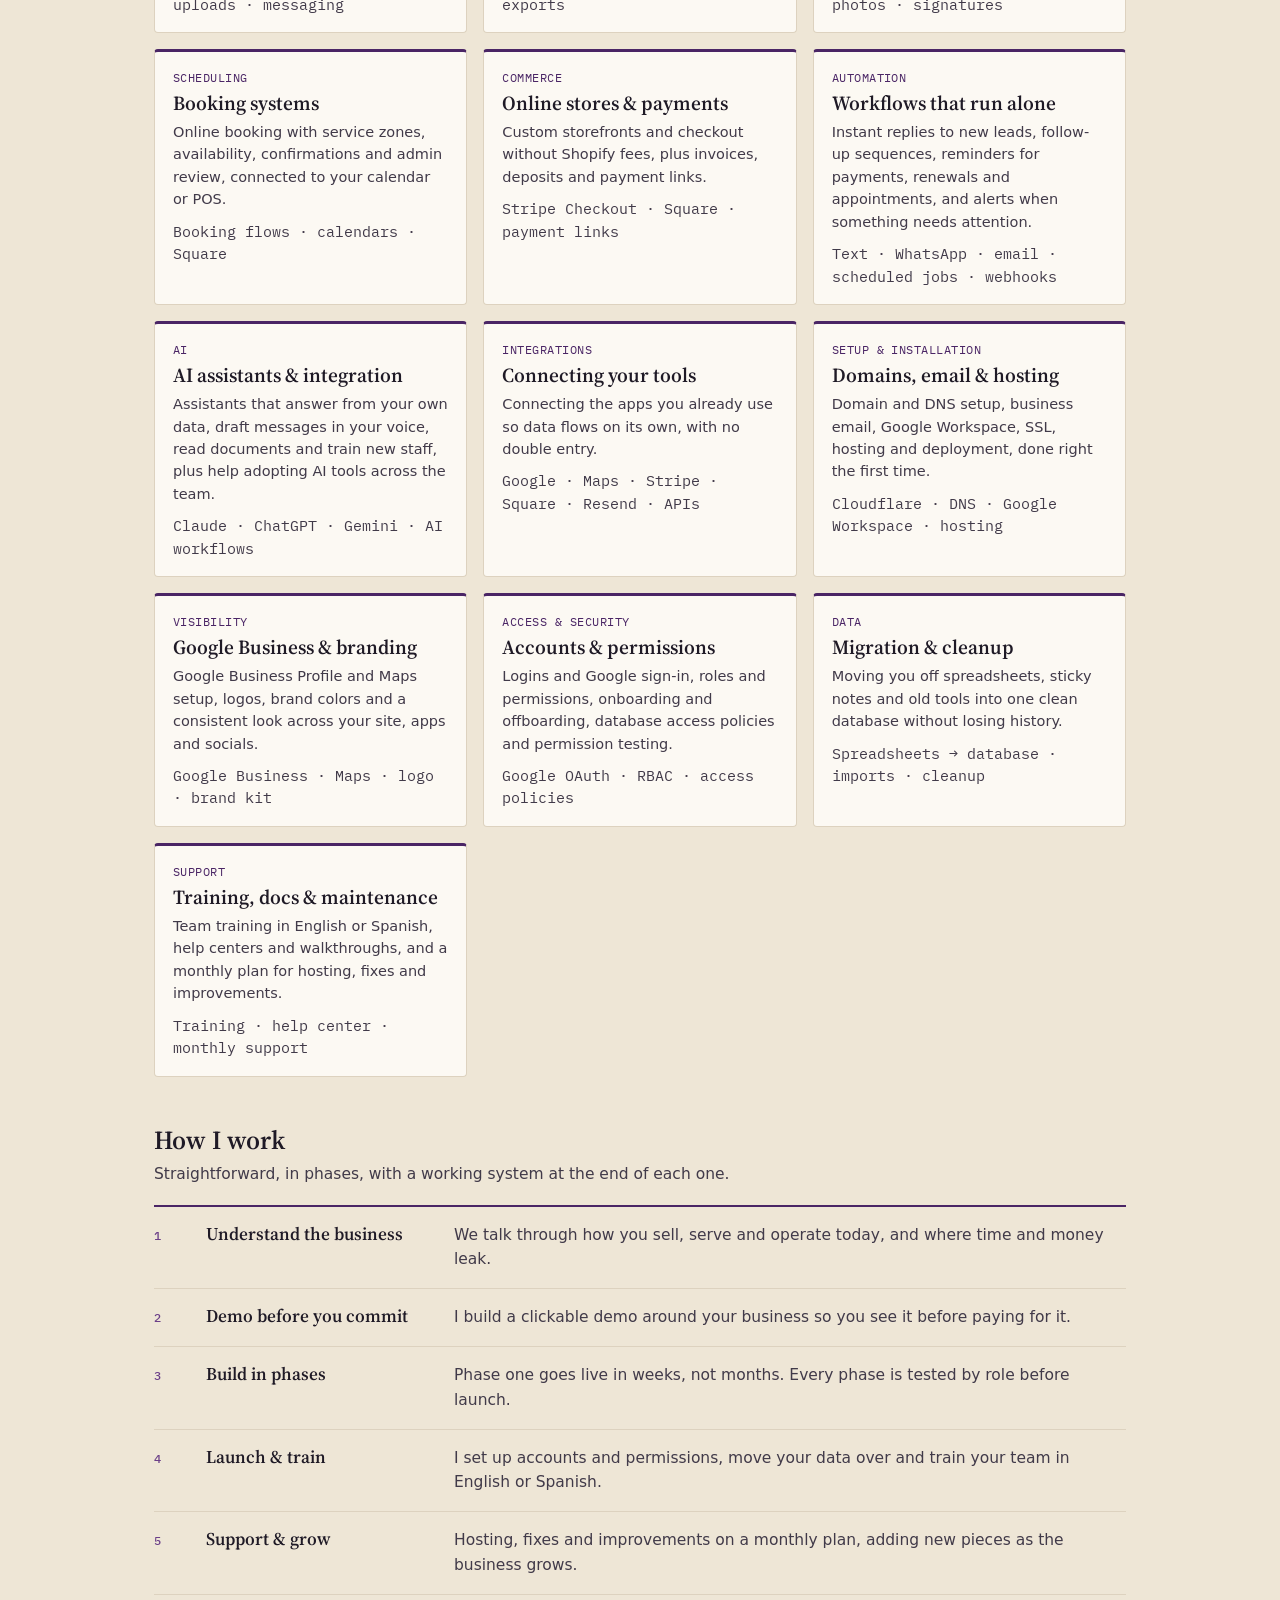
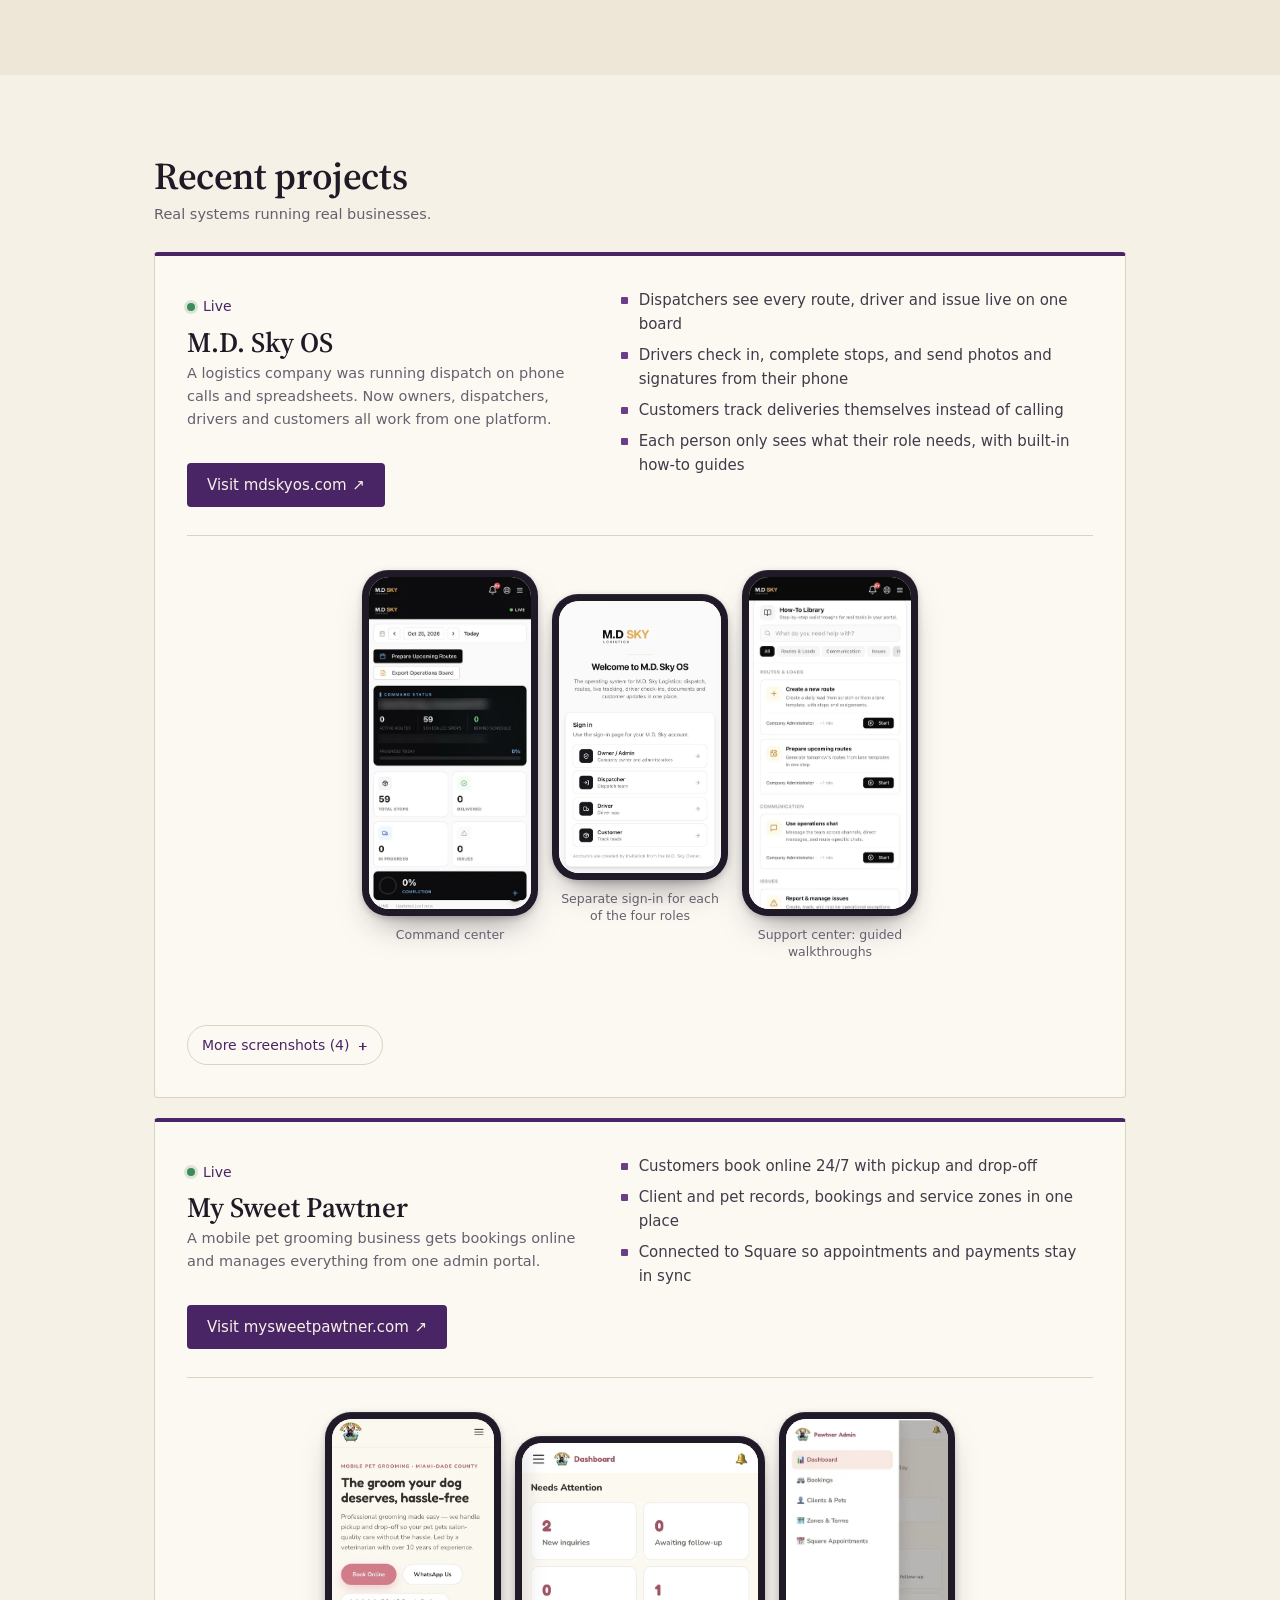
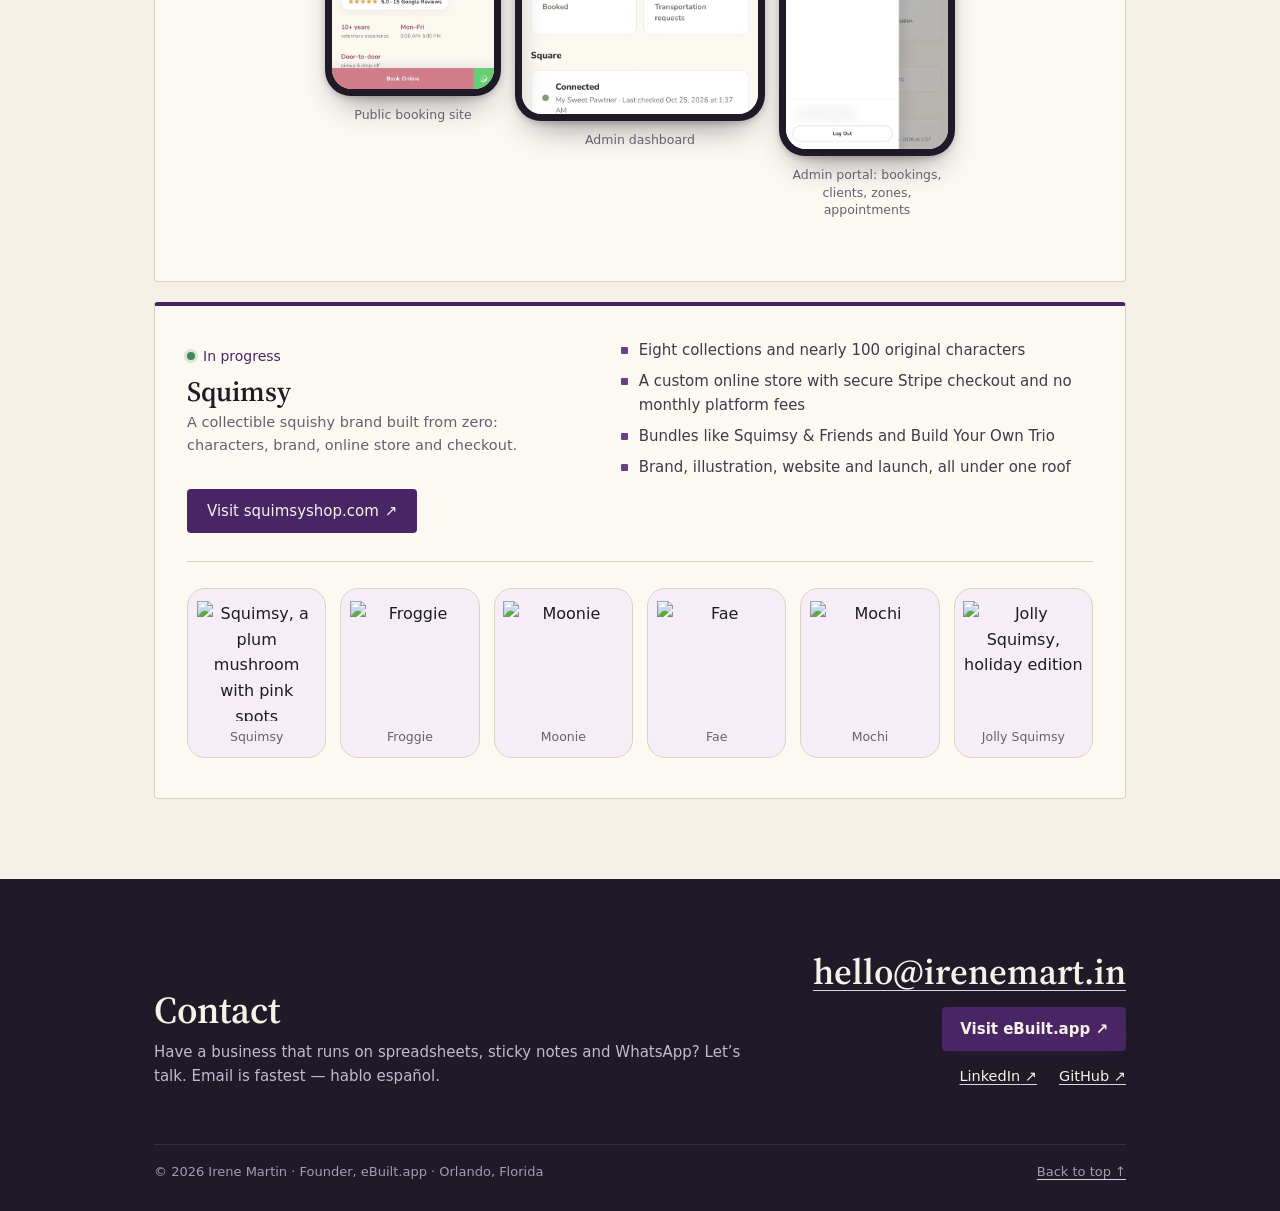
==== commit ca21322f: "Homepage: customer-focused copy, keep 3 projects + services only Co-Authored-By: Claude Opus 5.5 <no" ====
--- a/index.html
+++ b/index.html
@@ -26,7 +26,7 @@
   <link rel="icon" href="/favicon.svg" type="image/svg+xml">
   <link rel="apple-touch-icon" href="/assets/apple-touch-icon.png">
   <link rel="preload" href="/assets/fonts/source-serif-4-600.woff" as="font" type="font/woff" crossorigin>
-  <link rel="stylesheet" href="/assets/styles.css?v=r8">
+  <link rel="stylesheet" href="/assets/styles.css?v=r9">
   <script src="/assets/main.js?v=21" defer></script>
 </head>
 <body>
@@ -38,9 +38,7 @@
     <nav aria-label="Primary">
       <ul class="nav">
         <li class="hide-sm"><a href="#build">What I build</a></li>
-        <li class="hide-sm"><a href="#work">Work</a></li>
-        <li><a href="#more">Projects</a></li>
-        <li class="hide-sm"><a href="#brand">In progress</a></li>
+        <li><a href="#work">Projects</a></li>
         <li><a href="https://ebuilt.app" rel="noopener" target="_blank">eBuilt.app ↗</a></li>
         <li><a href="#contact">Contact</a></li>
       </ul>
@@ -66,20 +64,19 @@
     </div>
 
     <p class="eyebrow">Founder · <a href="https://ebuilt.app" rel="noopener" target="_blank">eBuilt.app</a> · Orlando, FL</p>
-    <h1 id="hero-title">I build the software businesses actually run on.</h1>
-    <p class="hero__lede">I’m the founder of eBuilt.app. I design and build websites, CRMs, client portals, dashboards, automations and AI tools around how a business really works, then launch them and keep them running. Before eBuilt, I spent two years inside a health insurance agency, moving from sales to Administration Manager and running onboarding, training, licensing, permissions and operations for a team of up to 80. I know the operations side because I lived it. I work in English or Spanish.</p>
-    <p class="hero__resume"><a class="btn btn--resume" href="https://ebuilt.app" rel="noopener" target="_blank">Visit eBuilt.app ↗</a></p>
+    <h1 id="hero-title">Your business, running on one system instead of ten.</h1>
+    <p class="hero__lede">If your leads live in texts, your clients in spreadsheets and your team in WhatsApp groups, I build the one system that ties it all together: website, CRM, client portal, dashboards, automations and AI, made around how your business actually works. You see a working demo before you commit, start using it in weeks, and get support in English or Spanish after launch.</p>
+    <p class="hero__resume"><a class="btn btn--resume" href="#contact">Get a free demo for your business</a></p>
 
     <ul class="stats">
-      <li><b>300+</b><span>Employees and agents onboarded and trained at Prime Healthcare, over two years</span></li>
-      <li><b>34</b><span>Daily users across four roles on M.D. Sky OS, a platform I built and maintain</span></li>
-      <li><b>6</b><span>Software projects delivered since May 2025</span><a class="stats__link" href="https://maps.app.goo.gl/6jQdZRucEyn9rGcS8" rel="noopener" target="_blank"><span aria-hidden="true">★</span> Client reviews on Google<span class="sr-only"> (opens in new tab)</span> ↗</a></li>
+      <li><b>300+</b><span>People onboarded and trained on new systems. Your team won’t be left figuring it out alone.</span></li>
+      <li><b>34</b><span>People using M.D. Sky OS every day to run a logistics company</span></li>
+      <li><b>6</b><span>Systems delivered for businesses since May 2025</span><a class="stats__link" href="https://maps.app.goo.gl/6jQdZRucEyn9rGcS8" rel="noopener" target="_blank"><span aria-hidden="true">★</span> Client reviews on Google<span class="sr-only"> (opens in new tab)</span> ↗</a></li>
     </ul>
 
     <p class="hero__actions">
       <a class="btn btn--outline" href="#build">What I build</a>
-      <a class="btn btn--outline" href="#work">Live work</a>
-      <a class="btn btn--outline" href="#contact">Start a project</a>
+      <a class="btn btn--outline" href="#work">See projects</a>
     </p>
   </div>
 </section>
@@ -123,35 +120,19 @@
 <!-- Past work -->
 <section class="section" id="work" aria-labelledby="work-title">
   <div class="wrap">
-    <h2 id="work-title" class="title">Work</h2>
-    <ol class="timeline">
-      <li>
-        <p class="timeline__date">May 2025 – Present</p>
-        <div>
-          <p class="timeline__role"><b>Founder</b> · <a href="https://ebuilt.app" rel="noopener" target="_blank">eBuilt.app</a></p>
-          <p>Design, build, launch and support custom business software: websites, CRMs, client portals, automation and AI. Six projects delivered so far.</p>
-        </div>
-      </li>
-      <li>
-        <p class="timeline__date">May 2023 – May 2025</p>
-        <div>
-          <p class="timeline__role"><b>Insurance Sales Representative → Administration Manager</b> · Prime Healthcare (health insurance agency)</p>
-          <p>Moved from sales into operations. Activated and deactivated employee Google and email accounts, set CRM permissions, supported workstations and business platforms for a team of up to 80, and onboarded and trained 300+ employees and agents. Built procedures, tracking systems and reports for licensing, compliance, scheduling and payroll.</p>
-        </div>
-      </li>
-    </ol>
-
-    <h3 class="subtitle" id="systems">Live systems I built</h3>
+    <h2 id="work-title" class="title">Recent projects</h2>
+    <p class="section__note">Real systems running real businesses.</p>
+
     <article class="project" aria-labelledby="mdsky-title">
       <div class="project__text">
         <p class="status"><span aria-hidden="true"></span>Live</p>
         <h3 id="mdsky-title">M.D. Sky OS</h3>
-        <p class="project__sub">A logistics operations platform with separate owner, dispatcher, driver, and customer experiences.</p>
+        <p class="project__sub">A logistics company was running dispatch on phone calls and spreadsheets. Now owners, dispatchers, drivers and customers all work from one platform.</p>
         <ul class="ticks">
-          <li>Authentication and role-based access</li>
-          <li>Database policies restricting access by role and ownership</li>
-          <li>Role-specific support articles and guided walkthroughs</li>
-          <li>Workflow testing, version-controlled releases, deployment, and DNS management</li>
+          <li>Dispatchers see every route, driver and issue live on one board</li>
+          <li>Drivers check in, complete stops, and send photos and signatures from their phone</li>
+          <li>Customers track deliveries themselves instead of calling</li>
+          <li>Each person only sees what their role needs, with built-in how-to guides</li>
         </ul>
         <p class="project__foot"><a class="btn btn--small" href="https://mdskyos.com/" rel="noopener" target="_blank">Visit mdskyos.com<span class="sr-only"> (opens in new tab)</span> ↗</a></p>
       </div>
@@ -212,11 +193,11 @@
       <div class="project__text">
         <p class="status"><span aria-hidden="true"></span>Live</p>
         <h3 id="pawtner-title">My Sweet Pawtner</h3>
-        <p class="project__sub">A booking website and database-backed administration portal.</p>
+        <p class="project__sub">A mobile pet grooming business gets bookings online and manages everything from one admin portal.</p>
         <ul class="ticks">
-          <li>Customer booking and administrative workflows</li>
-          <li>Client and pet records, bookings, and service-zone management</li>
-          <li>Tested from customer submission through administrative review</li>
+          <li>Customers book online 24/7 with pickup and drop-off</li>
+          <li>Client and pet records, bookings and service zones in one place</li>
+          <li>Connected to Square so appointments and payments stay in sync</li>
         </ul>
         <p class="project__foot"><a class="btn btn--small" href="https://mysweetpawtner.com/" rel="noopener" target="_blank">Visit mysweetpawtner.com<span class="sr-only"> (opens in new tab)</span> ↗</a></p>
       </div>
@@ -244,30 +225,16 @@
       </div>
     </article>
 
-    <h3 class="subtitle" id="more">More things I’ve built</h3>
-    <p class="section__note">Client work, case studies and products. Public versions are sanitized: no client names, data or credentials.</p>
-    <ul class="pcards">
-      <li class="pcard"><p class="pcard__tag">Insurance · Case study</p><h4>Insurance Operations System</h4><p>The acquisition-to-enrollment system for a Florida health insurance business: website, lead intake and qualification, consent and documents, quoting, enrollment, SMS and email follow-up, and referral tracking, in English and Spanish.</p><p class="fit__tools">Lead intake · quoting workflow · SMS/email follow-up · referrals · bilingual</p><p class="pcard__links"><a href="https://github.com/irenemartin1/insurance-operations-system" rel="noopener" target="_blank">Case study<span class="sr-only"> (opens in new tab)</span> ↗</a></p></li>
-      <li class="pcard"><p class="pcard__tag">Logistics · Platform</p><h4>LogisticsOS</h4><p>The multi-role product behind M.D. Sky OS: a dispatcher board, driver portal with check-ins, photos and signatures, an airport-style customer shipment board, and admin reporting.</p><p class="fit__tools">React · Supabase · role-based access · maps · Cloudflare</p><p class="pcard__links"><a href="https://github.com/irenemartin1/logistics-operations-platform" rel="noopener" target="_blank">Code<span class="sr-only"> (opens in new tab)</span> ↗</a></p></li>
-      <li class="pcard"><p class="pcard__tag">Insurance · Demo</p><h4>Insurance Agency Platform</h4><p>A full agency system: lead-generating website, sales CRM pipeline, agent licensing and onboarding, commissions and chargebacks, automations, AI assistant and a client portal for paying, uploading documents and chatting.</p><p class="fit__tools">CRM · licensing & CE tracking · commissions · client portal · AI</p></li>
-      <li class="pcard"><p class="pcard__tag">Contractors · Sales</p><h4>Contractor Revenue Platform</h4><p>Pipeline and revenue diagnostics for contractors: lead-conversion analysis, missed-revenue calculators, workflow recommendations and reporting dashboards.</p><p class="fit__tools">React · Vite · Tailwind · Recharts</p><p class="pcard__links"><a href="https://github.com/irenemartin1/contractor-revenue-platform" rel="noopener" target="_blank">Code<span class="sr-only"> (opens in new tab)</span> ↗</a></p></li>
-      <li class="pcard"><p class="pcard__tag">Operations · Product</p><h4>Personal Operations Hub</h4><p>One workspace for money, clients and work: accounts and spending analytics, debt and savings plans, a freelance CRM with projects and payments, tasks, calendar, goals and routines.</p><p class="fit__tools">React · dashboards · CRM · finance analytics</p><p class="pcard__links"><a href="https://github.com/irenemartin1/personal-operations-hub" rel="noopener" target="_blank">Code<span class="sr-only"> (opens in new tab)</span> ↗</a></p></li>
-      <li class="pcard"><p class="pcard__tag">Services · Web app</p><h4>Guided Insight Platform</h4><p>A guided self-reflection service with a structured assessment, a session-request workflow, a digital-guide preview and confirmation states.</p><p class="fit__tools">React · React Router · Tailwind · Framer Motion</p><p class="pcard__links"><a href="https://github.com/irenemartin1/guided-insight-platform" rel="noopener" target="_blank">Code<span class="sr-only"> (opens in new tab)</span> ↗</a></p></li>
-      <li class="pcard"><p class="pcard__tag">Wellness · Websites</p><h4>Wellness Service Websites</h4><p>Sites for personal training, therapeutic massage and nutrition coaching: service discovery, booking calls to action, testimonials and a client-intake preview, rebuilt out of a site builder into clean code.</p><p class="fit__tools">HTML/CSS/JS · React · responsive design</p><p class="pcard__links"><a href="https://github.com/irenemartin1/training-massage-nutrition-site" rel="noopener" target="_blank">Site 1<span class="sr-only"> (opens in new tab)</span> ↗</a><a href="https://github.com/irenemartin1/wellness-service-website" rel="noopener" target="_blank">Site 2<span class="sr-only"> (opens in new tab)</span> ↗</a></p></li>
-      <li class="pcard"><p class="pcard__tag">Studio · Website</p><h4>Business Systems Studio</h4><p>A conversion-focused site for a technology studio: service discovery, workflow and automation visualizations, project showcases and customer-journey concepts.</p><p class="fit__tools">React · Tailwind · component architecture</p><p class="pcard__links"><a href="https://github.com/irenemartin1/business-systems-studio" rel="noopener" target="_blank">Code<span class="sr-only"> (opens in new tab)</span> ↗</a></p></li>
-    </ul>
-
-    <h3 class="subtitle" id="brand">In progress</h3>
     <article class="project" aria-labelledby="squimsy-title">
       <div class="project__text">
-        <p class="status"><span aria-hidden="true"></span>Launching soon</p>
+        <p class="status"><span aria-hidden="true"></span>In progress</p>
         <h3 id="squimsy-title">Squimsy</h3>
-        <p class="project__sub">A little world of squishy wonder: a collectible squishy brand I created, designed and built end to end.</p>
+        <p class="project__sub">A collectible squishy brand built from zero: characters, brand, online store and checkout.</p>
         <ul class="ticks">
-          <li>An original character universe: eight collections and nearly 100 characters, led by Squimsy the mushroom</li>
-          <li>Custom storefront, no Shopify: Cloudflare Workers, a D1 database and Stripe Checkout</li>
-          <li>Transactional email with Resend, bundles like Squimsy &amp; Friends and Build Your Own Trio</li>
-          <li>Brand, illustration, site and launch strategy, all done in-house</li>
+          <li>Eight collections and nearly 100 original characters</li>
+          <li>A custom online store with secure Stripe checkout and no monthly platform fees</li>
+          <li>Bundles like Squimsy &amp; Friends and Build Your Own Trio</li>
+          <li>Brand, illustration, website and launch, all under one roof</li>
         </ul>
         <p class="project__foot"><a class="btn btn--small" href="https://squimsyshop.com/" rel="noopener" target="_blank">Visit squimsyshop.com<span class="sr-only"> (opens in new tab)</span> ↗</a></p>
       </div>
@@ -282,12 +249,6 @@
         </ul>
       </div>
     </article>
-
-    <ul class="pcards pcards--tight">
-      <li class="pcard"><p class="pcard__status">In progress</p><p class="pcard__tag">Contractors · Client build</p><h4>Electrical Contractor Platform</h4><p>For a South Florida electrical contractor: logo and branding, public website, Google Business Profile, an admin dashboard for jobs and a worker app for the electricians in the field. Bilingual.</p><p class="fit__tools">Branding · website · admin dashboard · worker app · Google Business</p></li>
-      <li class="pcard"><p class="pcard__status">In progress</p><p class="pcard__tag">eBuilt · Platform</p><h4>eBuilt.app</h4><p>My company site and a growing library of interactive client demos, moving off a no-code builder onto my own stack.</p><p class="fit__tools">Supabase · Google auth · Resend · Cloudflare · GitHub</p><p class="pcard__links"><a href="https://ebuilt.app" rel="noopener" target="_blank">ebuilt.app<span class="sr-only"> (opens in new tab)</span> ↗</a></p></li>
-      <li class="pcard"><p class="pcard__status">In progress</p><p class="pcard__tag">AI · Internal tool</p><h4>AI Build System</h4><p>My own AI tool for building custom software: a step-by-step process that runs more on its own, plus a library of every product I’ve built to start new projects from.</p><p class="fit__tools">Claude · AI agents · templates · automation</p></li>
-    </ul>
   </div>
 </section>
 
--- a/assets/styles.css
+++ b/assets/styles.css
@@ -462,3 +462,4 @@
 .pcard__status { align-self: flex-start; margin-bottom: 8px !important; font: 600 11.5px/1 var(--mono) !important; text-transform: uppercase; letter-spacing: .05em; color: var(--plum) !important; background: rgba(90, 40, 110, .08); border-radius: 20px; padding: 5px 9px; }
 .pcard__links { margin-top: auto !important; padding-top: 12px; display: flex; gap: 14px; flex-wrap: wrap; }
 .pcard__links a { font-size: 14px; color: var(--plum); }
+.section__note + .project { margin-top: 26px; }
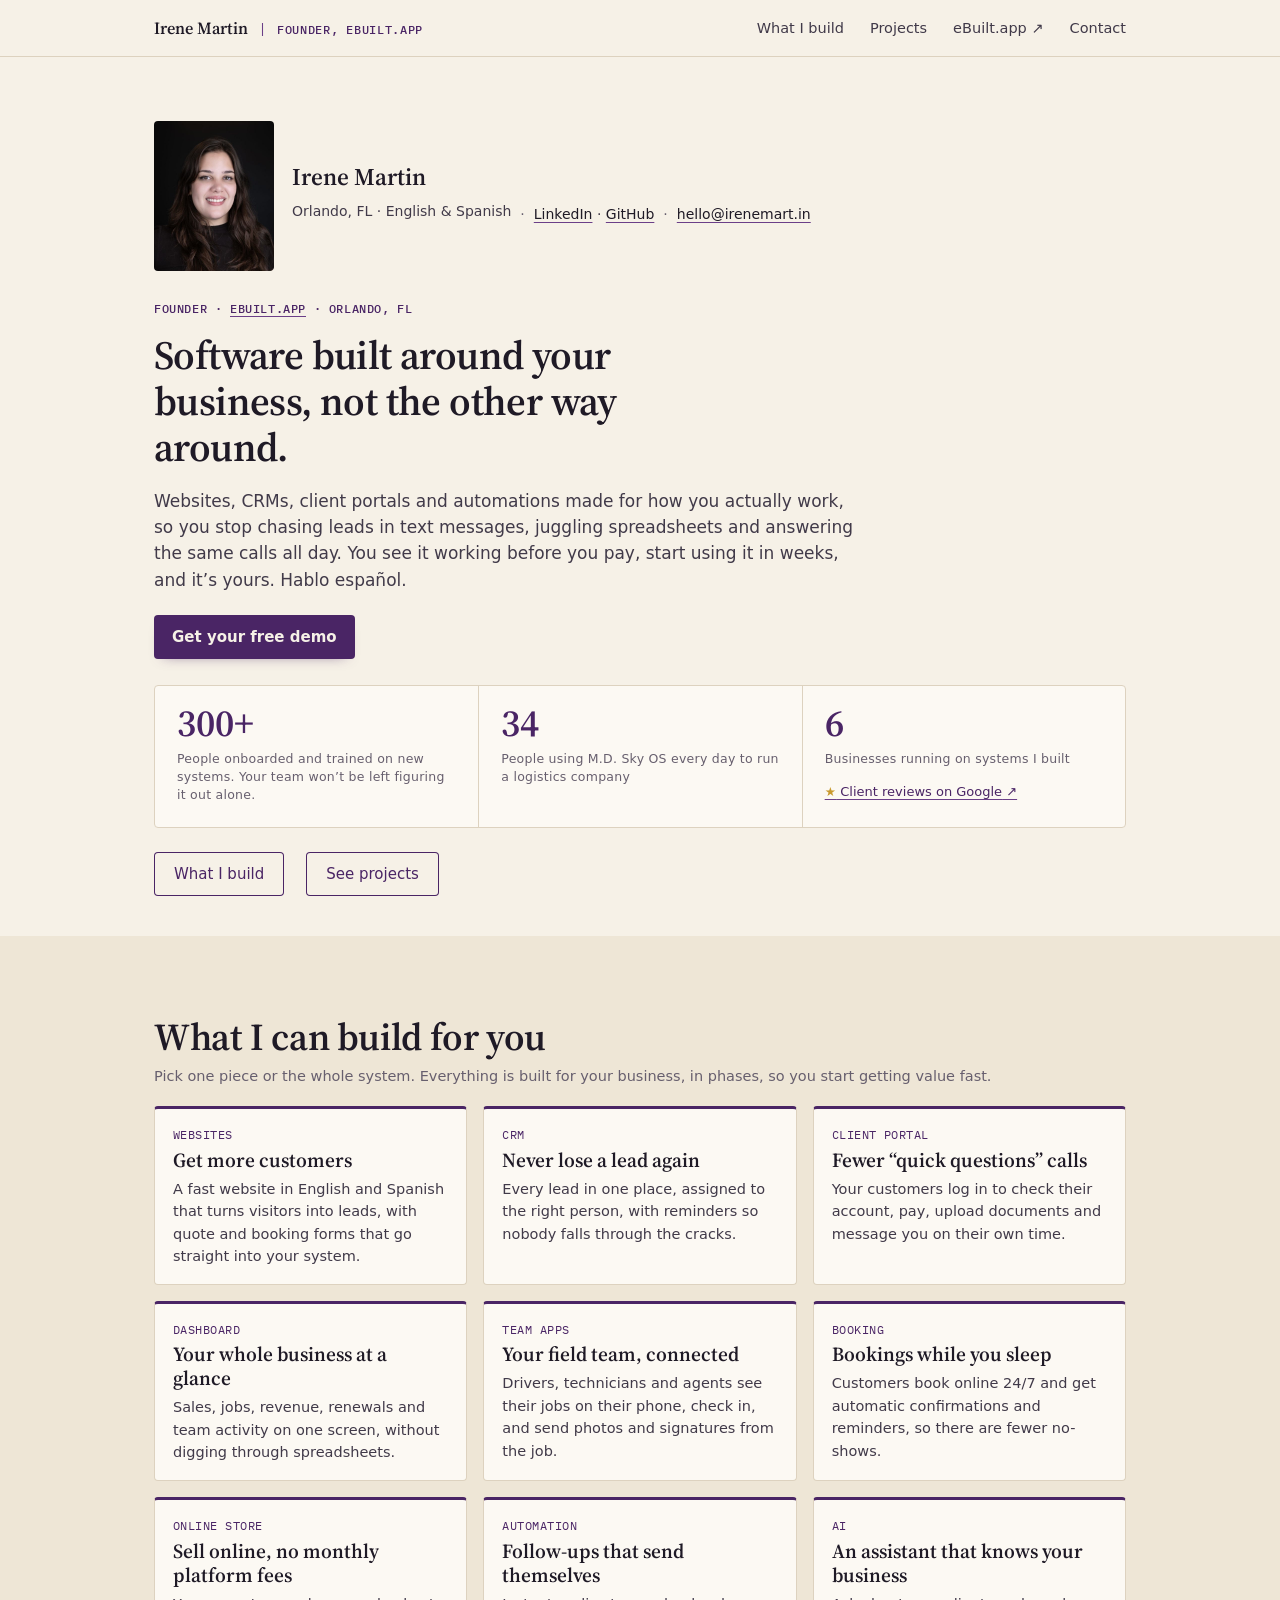
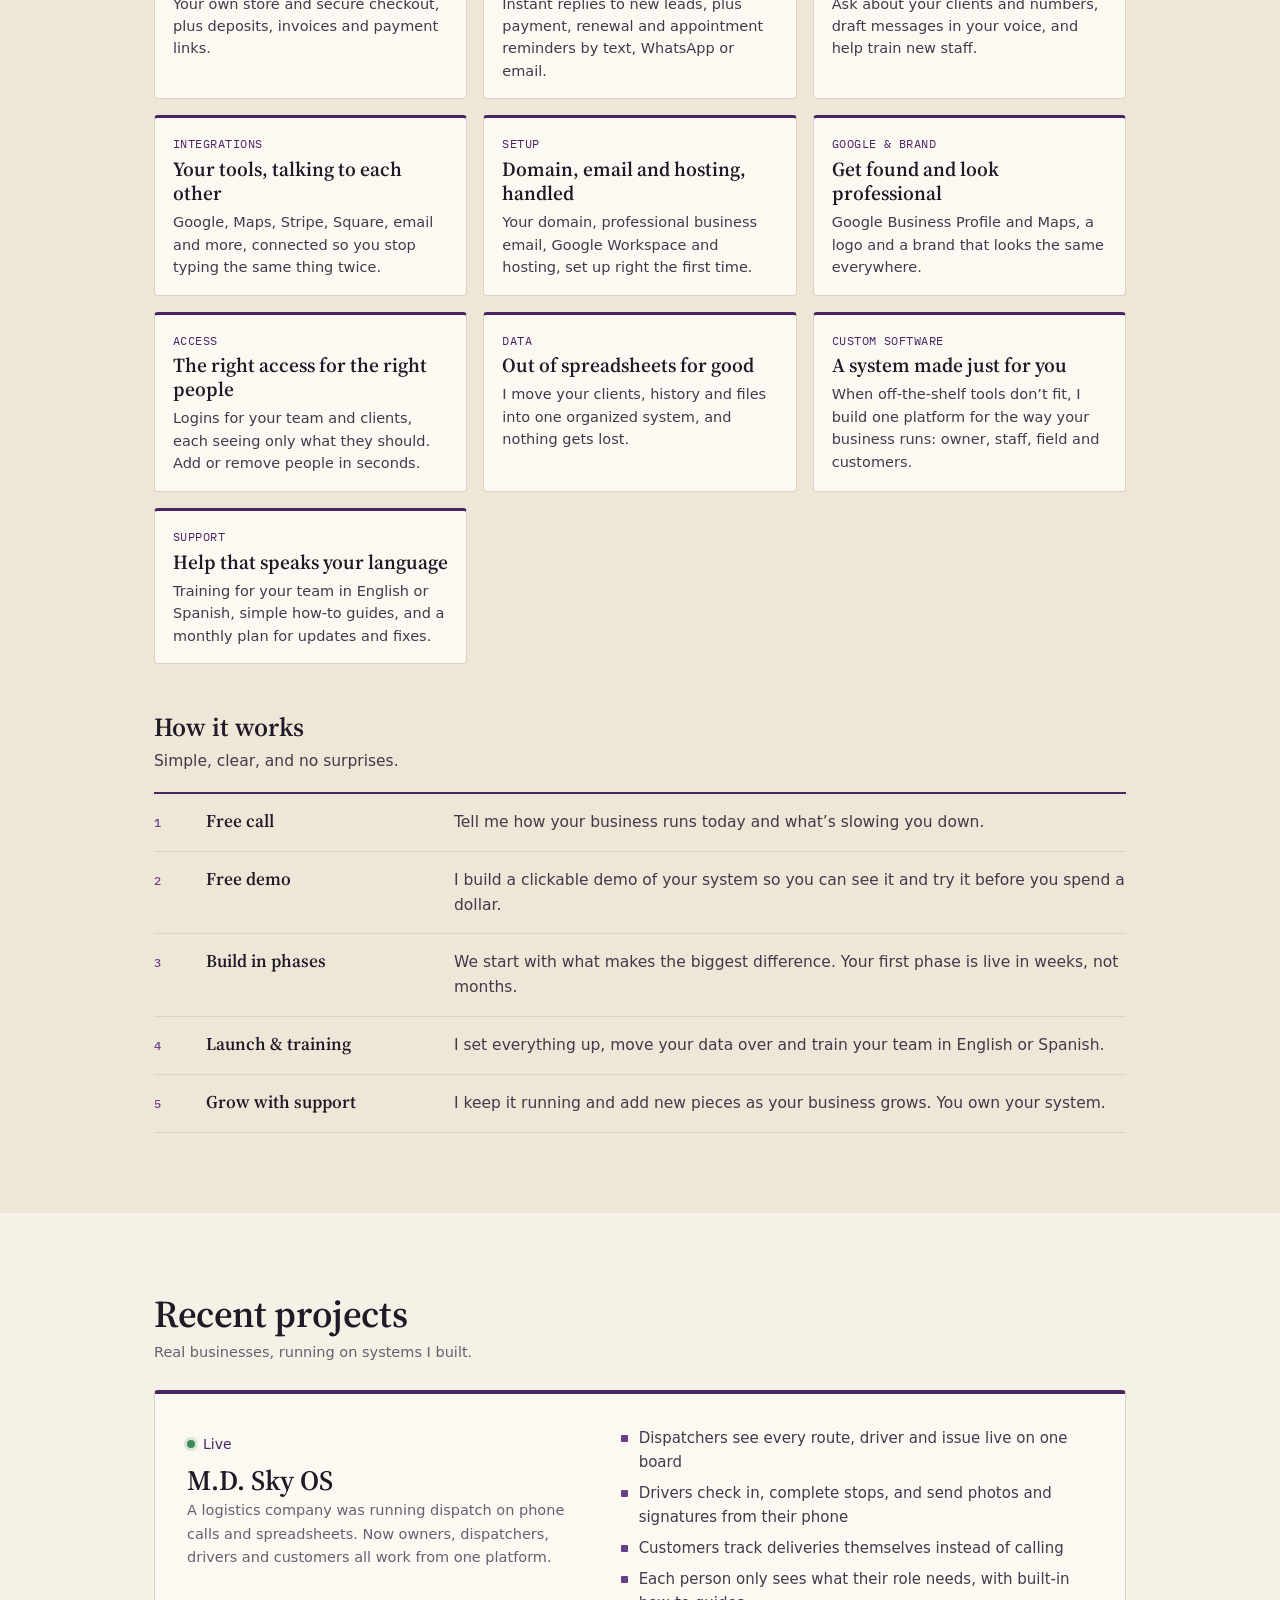
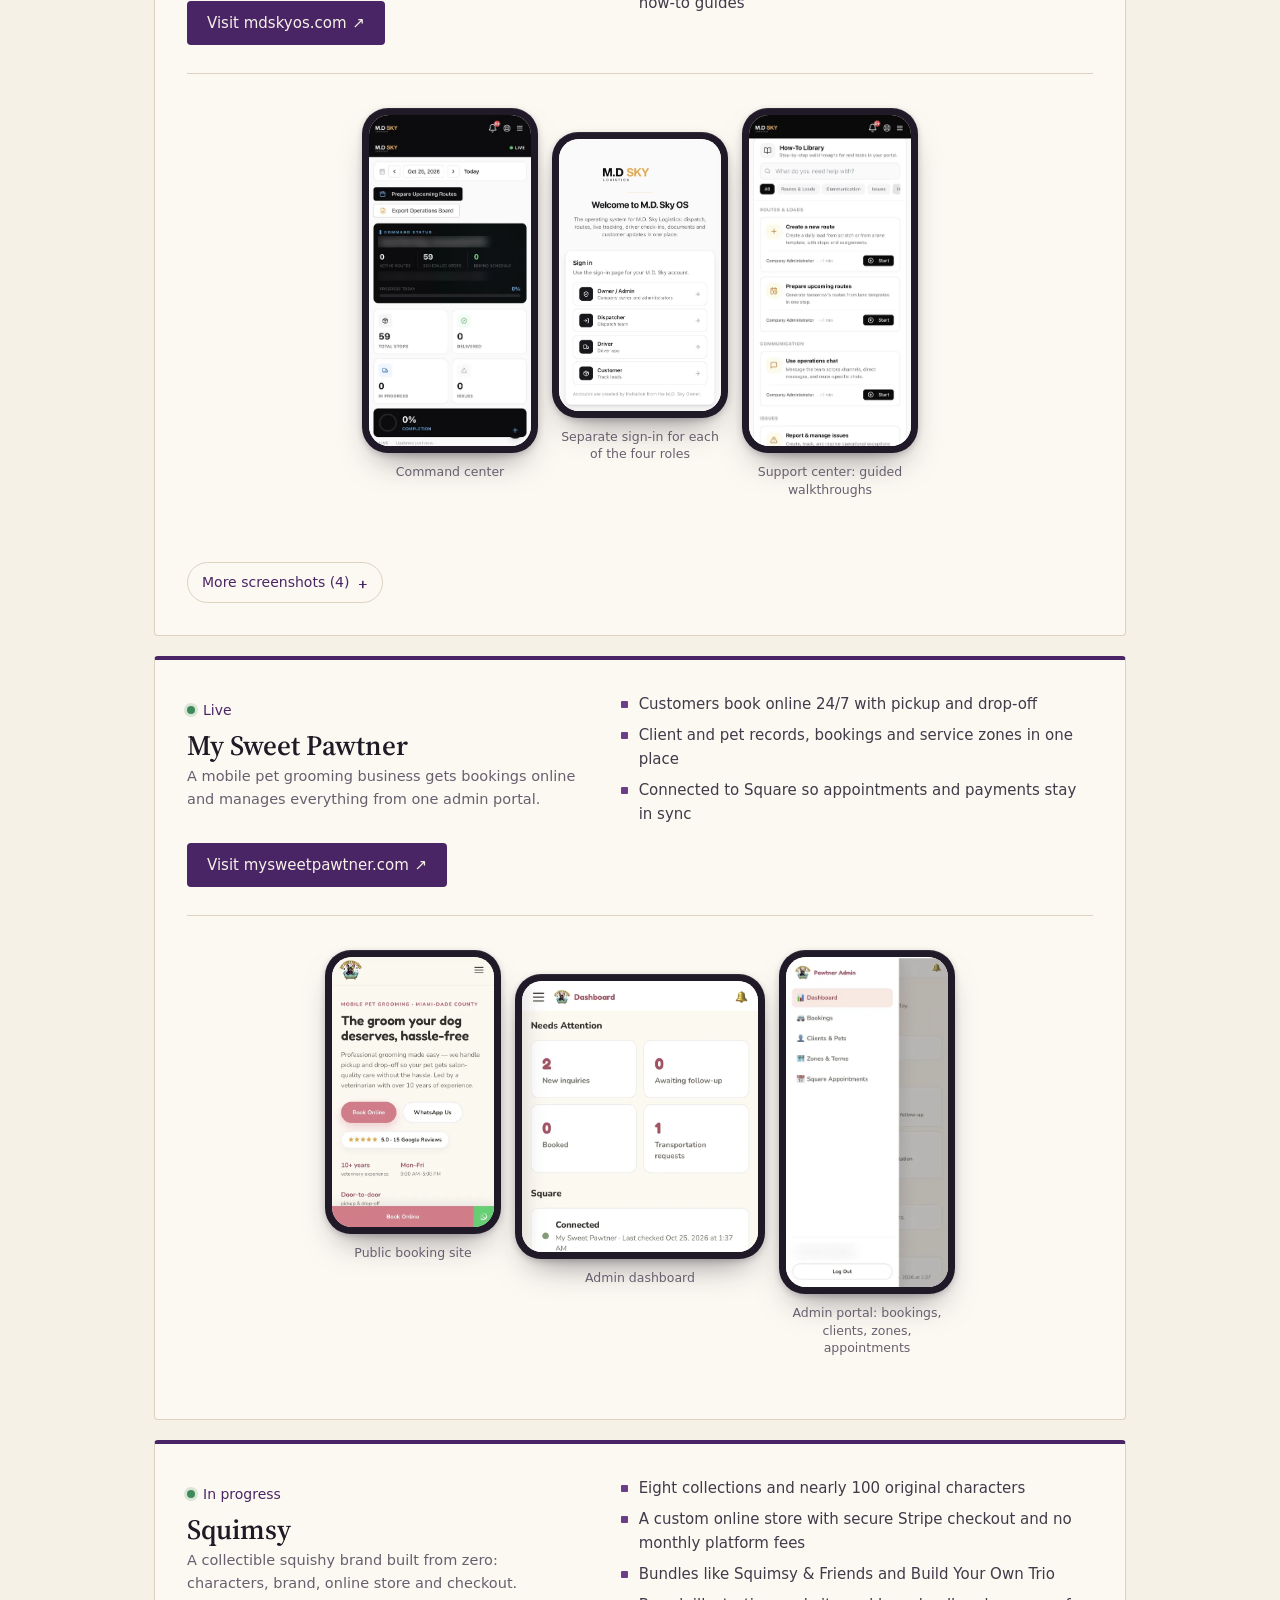
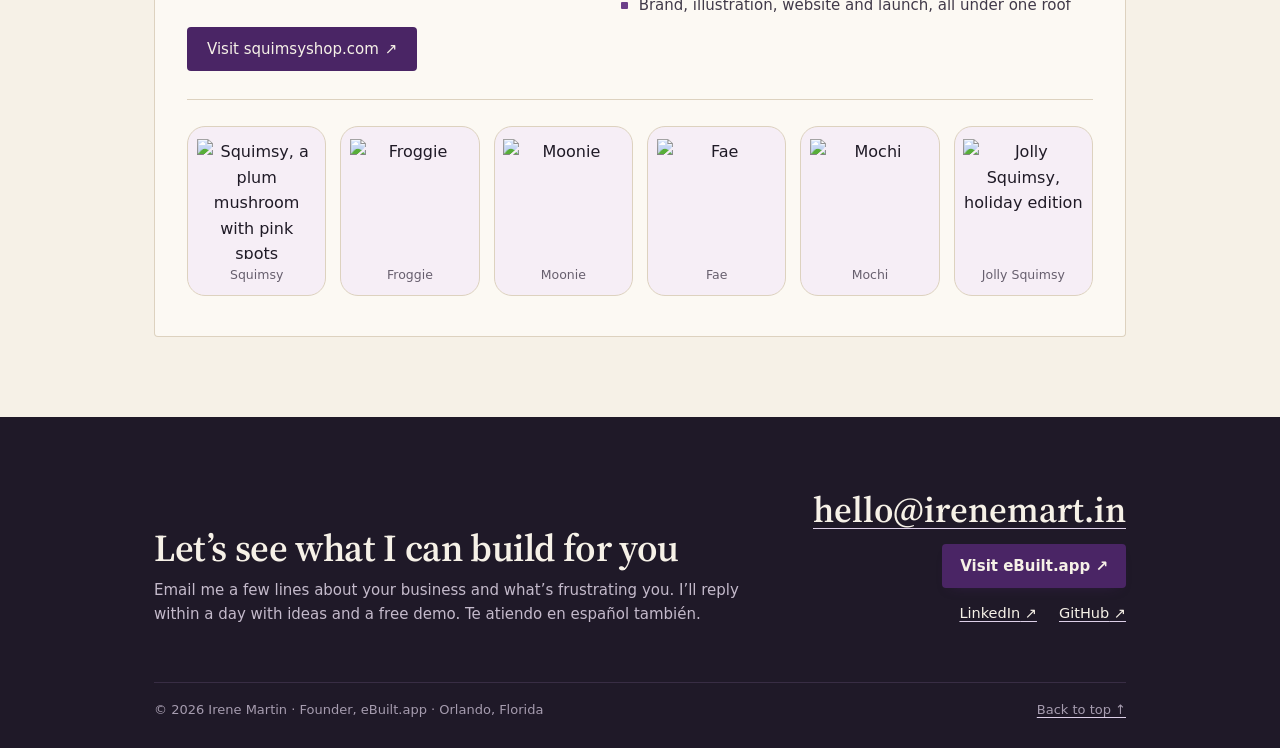
==== commit 12ea1619: "Homepage: new headline and customer-facing copy Co-Authored-By: Claude Opus 5.5 <noreply@anthropic.c" ====
--- a/index.html
+++ b/index.html
@@ -3,24 +3,24 @@
 <head>
   <meta charset="utf-8">
   <meta name="viewport" content="width=device-width, initial-scale=1">
-  <title>Irene Martin — Founder of eBuilt.app · Custom Software for Businesses</title>
-  <meta name="description" content="Irene Martin, founder of eBuilt.app in Orlando, FL. I build websites, CRMs, client portals, automation and AI tools that businesses actually run on. English &amp; Spanish.">
+  <title>Custom Software for Your Business · Irene Martin, eBuilt.app</title>
+  <meta name="description" content="Websites, CRMs, client portals, automation and AI built around how your business works. Free demo first. Orlando, FL · English &amp; Spanish.">
   <meta name="author" content="Irene Martin">
   <meta name="theme-color" content="#f7f1e5">
   <link rel="canonical" href="https://irenemart.in/">
 
   <meta property="og:type" content="website">
   <meta property="og:site_name" content="Irene Martin">
-  <meta property="og:title" content="Irene Martin — Founder of eBuilt.app · Custom Software for Businesses">
-  <meta property="og:description" content="Founder of eBuilt.app. Websites, CRMs, client portals, automation &amp; AI for businesses. Orlando, Florida · English &amp; Spanish.">
+  <meta property="og:title" content="Custom Software for Your Business · Irene Martin, eBuilt.app">
+  <meta property="og:description" content="Websites, CRMs, client portals, automation and AI built around how your business works. Free demo first. Orlando, FL · English &amp; Spanish.">
   <meta property="og:url" content="https://irenemart.in/">
   <meta property="og:image" content="https://irenemart.in/assets/og-image.jpg">
   <meta property="og:image:width" content="1200">
   <meta property="og:image:height" content="630">
   <meta property="og:image:alt" content="Irene Martin — Founder of eBuilt.app">
   <meta name="twitter:card" content="summary_large_image">
-  <meta name="twitter:title" content="Irene Martin — Founder of eBuilt.app · Custom Software for Businesses">
-  <meta name="twitter:description" content="Founder of eBuilt.app. Websites, CRMs, client portals, automation &amp; AI for businesses. Orlando, Florida · English &amp; Spanish.">
+  <meta name="twitter:title" content="Custom Software for Your Business · Irene Martin, eBuilt.app">
+  <meta name="twitter:description" content="Websites, CRMs, client portals, automation and AI built around how your business works. Free demo first. Orlando, FL · English &amp; Spanish.">
   <meta name="twitter:image" content="https://irenemart.in/assets/og-image.jpg">
 
   <link rel="icon" href="/favicon.svg" type="image/svg+xml">
@@ -64,14 +64,14 @@
     </div>
 
     <p class="eyebrow">Founder · <a href="https://ebuilt.app" rel="noopener" target="_blank">eBuilt.app</a> · Orlando, FL</p>
-    <h1 id="hero-title">Your business, running on one system instead of ten.</h1>
-    <p class="hero__lede">If your leads live in texts, your clients in spreadsheets and your team in WhatsApp groups, I build the one system that ties it all together: website, CRM, client portal, dashboards, automations and AI, made around how your business actually works. You see a working demo before you commit, start using it in weeks, and get support in English or Spanish after launch.</p>
-    <p class="hero__resume"><a class="btn btn--resume" href="#contact">Get a free demo for your business</a></p>
+    <h1 id="hero-title">Software built around your business, not the other way around.</h1>
+    <p class="hero__lede">Websites, CRMs, client portals and automations made for how you actually work, so you stop chasing leads in text messages, juggling spreadsheets and answering the same calls all day. You see it working before you pay, start using it in weeks, and it’s yours. Hablo español.</p>
+    <p class="hero__resume"><a class="btn btn--resume" href="#contact">Get your free demo</a></p>
 
     <ul class="stats">
       <li><b>300+</b><span>People onboarded and trained on new systems. Your team won’t be left figuring it out alone.</span></li>
       <li><b>34</b><span>People using M.D. Sky OS every day to run a logistics company</span></li>
-      <li><b>6</b><span>Systems delivered for businesses since May 2025</span><a class="stats__link" href="https://maps.app.goo.gl/6jQdZRucEyn9rGcS8" rel="noopener" target="_blank"><span aria-hidden="true">★</span> Client reviews on Google<span class="sr-only"> (opens in new tab)</span> ↗</a></li>
+      <li><b>6</b><span>Businesses running on systems I built</span><a class="stats__link" href="https://maps.app.goo.gl/6jQdZRucEyn9rGcS8" rel="noopener" target="_blank"><span aria-hidden="true">★</span> Client reviews on Google<span class="sr-only"> (opens in new tab)</span> ↗</a></li>
     </ul>
 
     <p class="hero__actions">
@@ -84,35 +84,35 @@
 <!-- What I build -->
 <section class="section section--tint" id="build" aria-labelledby="build-title">
   <div class="wrap">
-    <h2 id="build-title" class="title">What I build</h2>
-    <p class="section__note">Through eBuilt.app: custom software, setup and integrations, and ongoing support. Get one piece or the whole system, built in phases so you start using it fast.</p>
+    <h2 id="build-title" class="title">What I can build for you</h2>
+    <p class="section__note">Pick one piece or the whole system. Everything is built for your business, in phases, so you start getting value fast.</p>
     <ul class="pcards">
-      <li class="pcard"><p class="pcard__tag">Custom software</p><h4>Business platforms</h4><p>Systems built from scratch around how your business runs: multi-role platforms with owner, staff, field and customer views, like an ERP made for you.</p><p class="fit__tools">Multi-role apps · databases · role-based access</p></li>
-      <li class="pcard"><p class="pcard__tag">Websites</p><h4>Sites & landing pages</h4><p>Fast, bilingual websites with quote, booking and contact forms that send every lead straight into your system.</p><p class="fit__tools">Websites · landing pages · forms · SEO basics</p></li>
-      <li class="pcard"><p class="pcard__tag">Sales</p><h4>CRMs & pipelines</h4><p>Lead pipelines, assignment rules, follow-up tasks, call and WhatsApp actions, notes and history, shaped around how your team sells.</p><p class="fit__tools">Pipelines · lead routing · tasks · reporting</p></li>
-      <li class="pcard"><p class="pcard__tag">Service</p><h4>Client portals</h4><p>Customers log in to see their account, pay, upload documents, book and message you, so your team stops answering the same calls.</p><p class="fit__tools">Secure login · payments · uploads · messaging</p></li>
-      <li class="pcard"><p class="pcard__tag">Management</p><h4>Admin dashboards</h4><p>One place to see the business: KPIs, jobs, revenue, renewals, team activity and the reports you actually use.</p><p class="fit__tools">Dashboards · analytics · exports</p></li>
-      <li class="pcard"><p class="pcard__tag">Field teams</p><h4>Employee & worker apps</h4><p>Mobile apps for drivers, technicians and agents: assigned jobs, check-ins, photos, signatures, issue reporting and route timelines.</p><p class="fit__tools">Mobile web apps · check-ins · photos · signatures</p></li>
-      <li class="pcard"><p class="pcard__tag">Scheduling</p><h4>Booking systems</h4><p>Online booking with service zones, availability, confirmations and admin review, connected to your calendar or POS.</p><p class="fit__tools">Booking flows · calendars · Square</p></li>
-      <li class="pcard"><p class="pcard__tag">Commerce</p><h4>Online stores & payments</h4><p>Custom storefronts and checkout without Shopify fees, plus invoices, deposits and payment links.</p><p class="fit__tools">Stripe Checkout · Square · payment links</p></li>
-      <li class="pcard"><p class="pcard__tag">Automation</p><h4>Workflows that run alone</h4><p>Instant replies to new leads, follow-up sequences, reminders for payments, renewals and appointments, and alerts when something needs attention.</p><p class="fit__tools">Text · WhatsApp · email · scheduled jobs · webhooks</p></li>
-      <li class="pcard"><p class="pcard__tag">AI</p><h4>AI assistants & integration</h4><p>Assistants that answer from your own data, draft messages in your voice, read documents and train new staff, plus help adopting AI tools across the team.</p><p class="fit__tools">Claude · ChatGPT · Gemini · AI workflows</p></li>
-      <li class="pcard"><p class="pcard__tag">Integrations</p><h4>Connecting your tools</h4><p>Connecting the apps you already use so data flows on its own, with no double entry.</p><p class="fit__tools">Google · Maps · Stripe · Square · Resend · APIs</p></li>
-      <li class="pcard"><p class="pcard__tag">Setup & installation</p><h4>Domains, email & hosting</h4><p>Domain and DNS setup, business email, Google Workspace, SSL, hosting and deployment, done right the first time.</p><p class="fit__tools">Cloudflare · DNS · Google Workspace · hosting</p></li>
-      <li class="pcard"><p class="pcard__tag">Visibility</p><h4>Google Business & branding</h4><p>Google Business Profile and Maps setup, logos, brand colors and a consistent look across your site, apps and socials.</p><p class="fit__tools">Google Business · Maps · logo · brand kit</p></li>
-      <li class="pcard"><p class="pcard__tag">Access & security</p><h4>Accounts & permissions</h4><p>Logins and Google sign-in, roles and permissions, onboarding and offboarding, database access policies and permission testing.</p><p class="fit__tools">Google OAuth · RBAC · access policies</p></li>
-      <li class="pcard"><p class="pcard__tag">Data</p><h4>Migration & cleanup</h4><p>Moving you off spreadsheets, sticky notes and old tools into one clean database without losing history.</p><p class="fit__tools">Spreadsheets → database · imports · cleanup</p></li>
-      <li class="pcard"><p class="pcard__tag">Support</p><h4>Training, docs & maintenance</h4><p>Team training in English or Spanish, help centers and walkthroughs, and a monthly plan for hosting, fixes and improvements.</p><p class="fit__tools">Training · help center · monthly support</p></li>
+      <li class="pcard"><p class="pcard__tag">Websites</p><h4>Get more customers</h4><p>A fast website in English and Spanish that turns visitors into leads, with quote and booking forms that go straight into your system.</p></li>
+      <li class="pcard"><p class="pcard__tag">CRM</p><h4>Never lose a lead again</h4><p>Every lead in one place, assigned to the right person, with reminders so nobody falls through the cracks.</p></li>
+      <li class="pcard"><p class="pcard__tag">Client portal</p><h4>Fewer “quick questions” calls</h4><p>Your customers log in to check their account, pay, upload documents and message you on their own time.</p></li>
+      <li class="pcard"><p class="pcard__tag">Dashboard</p><h4>Your whole business at a glance</h4><p>Sales, jobs, revenue, renewals and team activity on one screen, without digging through spreadsheets.</p></li>
+      <li class="pcard"><p class="pcard__tag">Team apps</p><h4>Your field team, connected</h4><p>Drivers, technicians and agents see their jobs on their phone, check in, and send photos and signatures from the job.</p></li>
+      <li class="pcard"><p class="pcard__tag">Booking</p><h4>Bookings while you sleep</h4><p>Customers book online 24/7 and get automatic confirmations and reminders, so there are fewer no-shows.</p></li>
+      <li class="pcard"><p class="pcard__tag">Online store</p><h4>Sell online, no monthly platform fees</h4><p>Your own store and secure checkout, plus deposits, invoices and payment links.</p></li>
+      <li class="pcard"><p class="pcard__tag">Automation</p><h4>Follow-ups that send themselves</h4><p>Instant replies to new leads, plus payment, renewal and appointment reminders by text, WhatsApp or email.</p></li>
+      <li class="pcard"><p class="pcard__tag">AI</p><h4>An assistant that knows your business</h4><p>Ask about your clients and numbers, draft messages in your voice, and help train new staff.</p></li>
+      <li class="pcard"><p class="pcard__tag">Integrations</p><h4>Your tools, talking to each other</h4><p>Google, Maps, Stripe, Square, email and more, connected so you stop typing the same thing twice.</p></li>
+      <li class="pcard"><p class="pcard__tag">Setup</p><h4>Domain, email and hosting, handled</h4><p>Your domain, professional business email, Google Workspace and hosting, set up right the first time.</p></li>
+      <li class="pcard"><p class="pcard__tag">Google & brand</p><h4>Get found and look professional</h4><p>Google Business Profile and Maps, a logo and a brand that looks the same everywhere.</p></li>
+      <li class="pcard"><p class="pcard__tag">Access</p><h4>The right access for the right people</h4><p>Logins for your team and clients, each seeing only what they should. Add or remove people in seconds.</p></li>
+      <li class="pcard"><p class="pcard__tag">Data</p><h4>Out of spreadsheets for good</h4><p>I move your clients, history and files into one organized system, and nothing gets lost.</p></li>
+      <li class="pcard"><p class="pcard__tag">Custom software</p><h4>A system made just for you</h4><p>When off-the-shelf tools don’t fit, I build one platform for the way your business runs: owner, staff, field and customers.</p></li>
+      <li class="pcard"><p class="pcard__tag">Support</p><h4>Help that speaks your language</h4><p>Training for your team in English or Spanish, simple how-to guides, and a monthly plan for updates and fixes.</p></li>
     </ul>
 
-    <h3 class="subtitle" id="approach">How I work</h3>
-    <p class="section__note steps__lede">Straightforward, in phases, with a working system at the end of each one.</p>
+    <h3 class="subtitle" id="approach">How it works</h3>
+    <p class="section__note steps__lede">Simple, clear, and no surprises.</p>
     <ol class="steps steps--deep">
-      <li><b>Understand the business</b> We talk through how you sell, serve and operate today, and where time and money leak.</li>
-      <li><b>Demo before you commit</b> I build a clickable demo around your business so you see it before paying for it.</li>
-      <li><b>Build in phases</b> Phase one goes live in weeks, not months. Every phase is tested by role before launch.</li>
-      <li><b>Launch &amp; train</b> I set up accounts and permissions, move your data over and train your team in English or Spanish.</li>
-      <li><b>Support &amp; grow</b> Hosting, fixes and improvements on a monthly plan, adding new pieces as the business grows.</li>
+      <li><b>Free call</b> Tell me how your business runs today and what’s slowing you down.</li>
+      <li><b>Free demo</b> I build a clickable demo of your system so you can see it and try it before you spend a dollar.</li>
+      <li><b>Build in phases</b> We start with what makes the biggest difference. Your first phase is live in weeks, not months.</li>
+      <li><b>Launch &amp; training</b> I set everything up, move your data over and train your team in English or Spanish.</li>
+      <li><b>Grow with support</b> I keep it running and add new pieces as your business grows. You own your system.</li>
     </ol>
   </div>
 </section>
@@ -121,7 +121,7 @@
 <section class="section" id="work" aria-labelledby="work-title">
   <div class="wrap">
     <h2 id="work-title" class="title">Recent projects</h2>
-    <p class="section__note">Real systems running real businesses.</p>
+    <p class="section__note">Real businesses, running on systems I built.</p>
 
     <article class="project" aria-labelledby="mdsky-title">
       <div class="project__text">
@@ -256,8 +256,8 @@
 <section class="contact" id="contact" aria-labelledby="contact-title">
   <div class="wrap contact__grid">
     <div>
-      <h2 id="contact-title" class="title">Contact</h2>
-      <p class="contact__note">Have a business that runs on spreadsheets, sticky notes and WhatsApp? Let’s talk. Email is fastest — hablo español.</p>
+      <h2 id="contact-title" class="title">Let’s see what I can build for you</h2>
+      <p class="contact__note">Email me a few lines about your business and what’s frustrating you. I’ll reply within a day with ideas and a free demo. Te atiendo en español también.</p>
     </div>
     <div class="contact__links">
       <a class="contact__email" href="mailto:hello@irenemart.in">hello@irenemart.in</a>
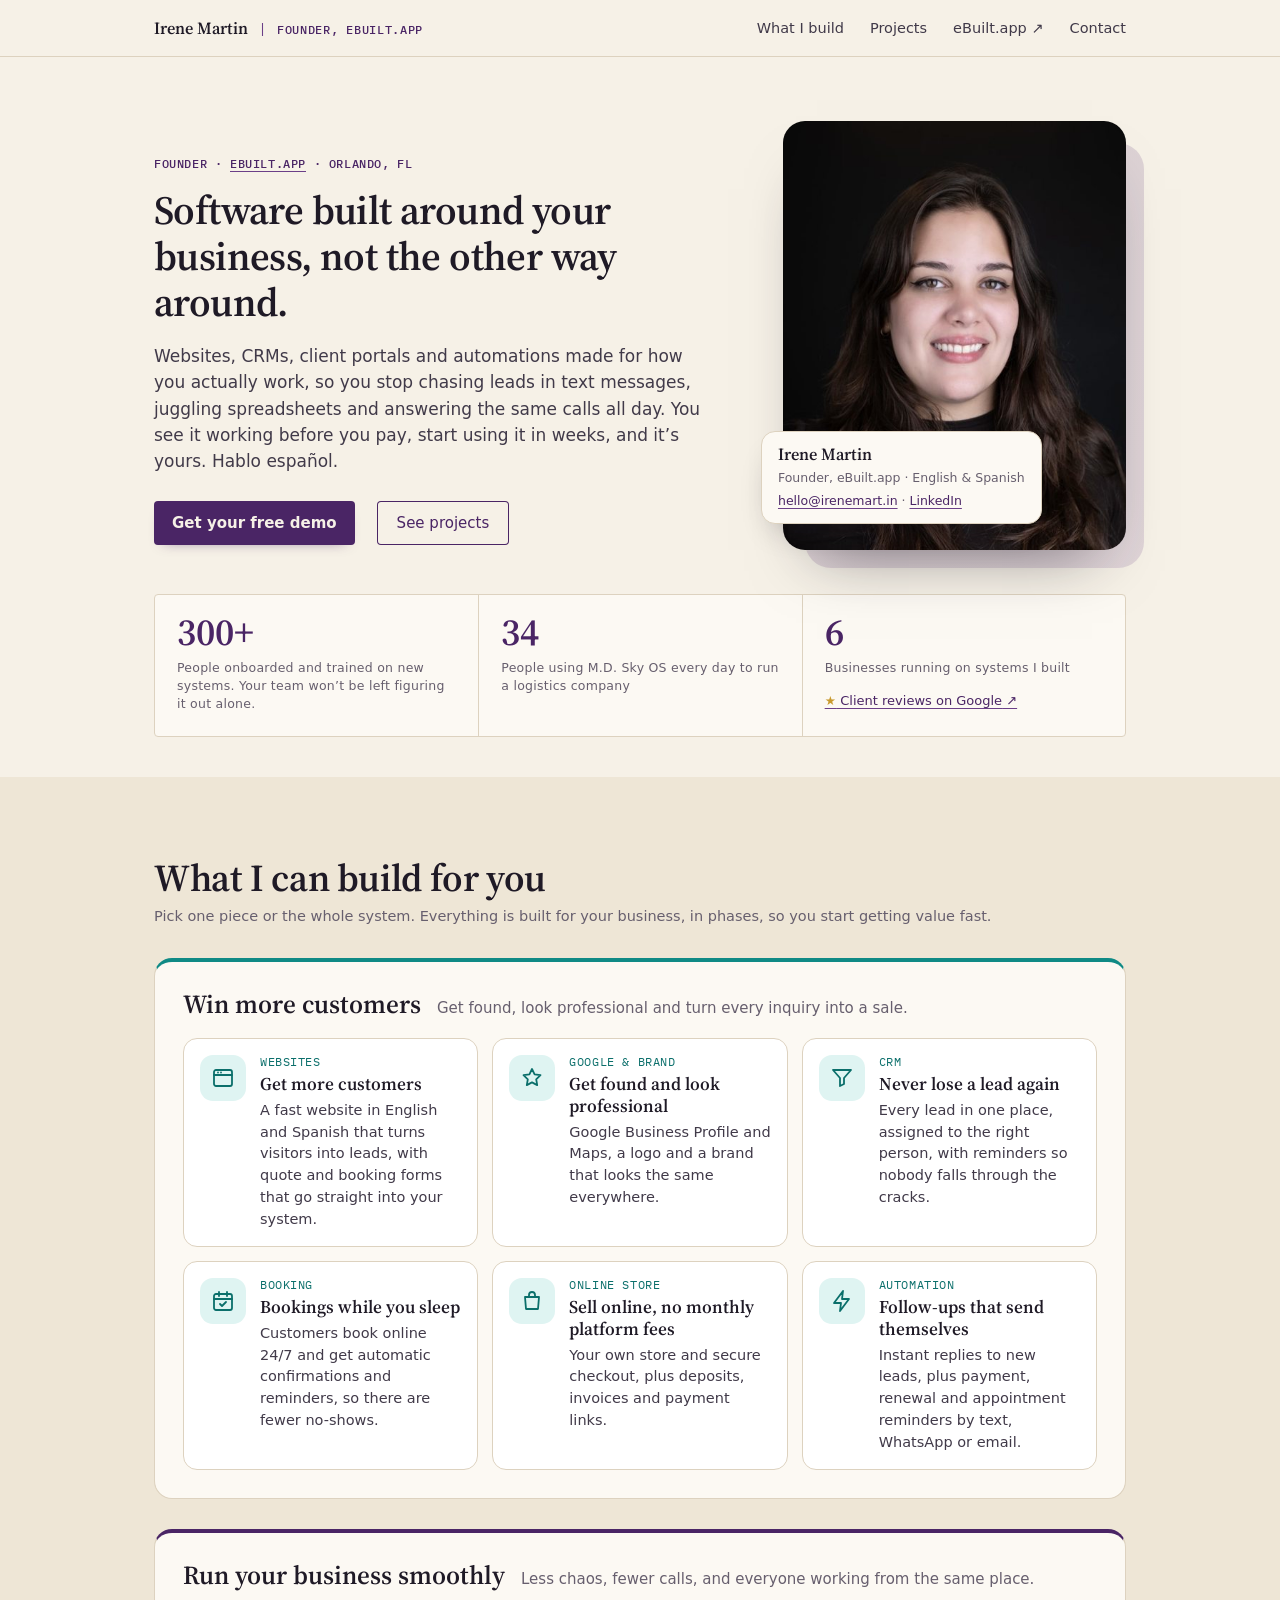
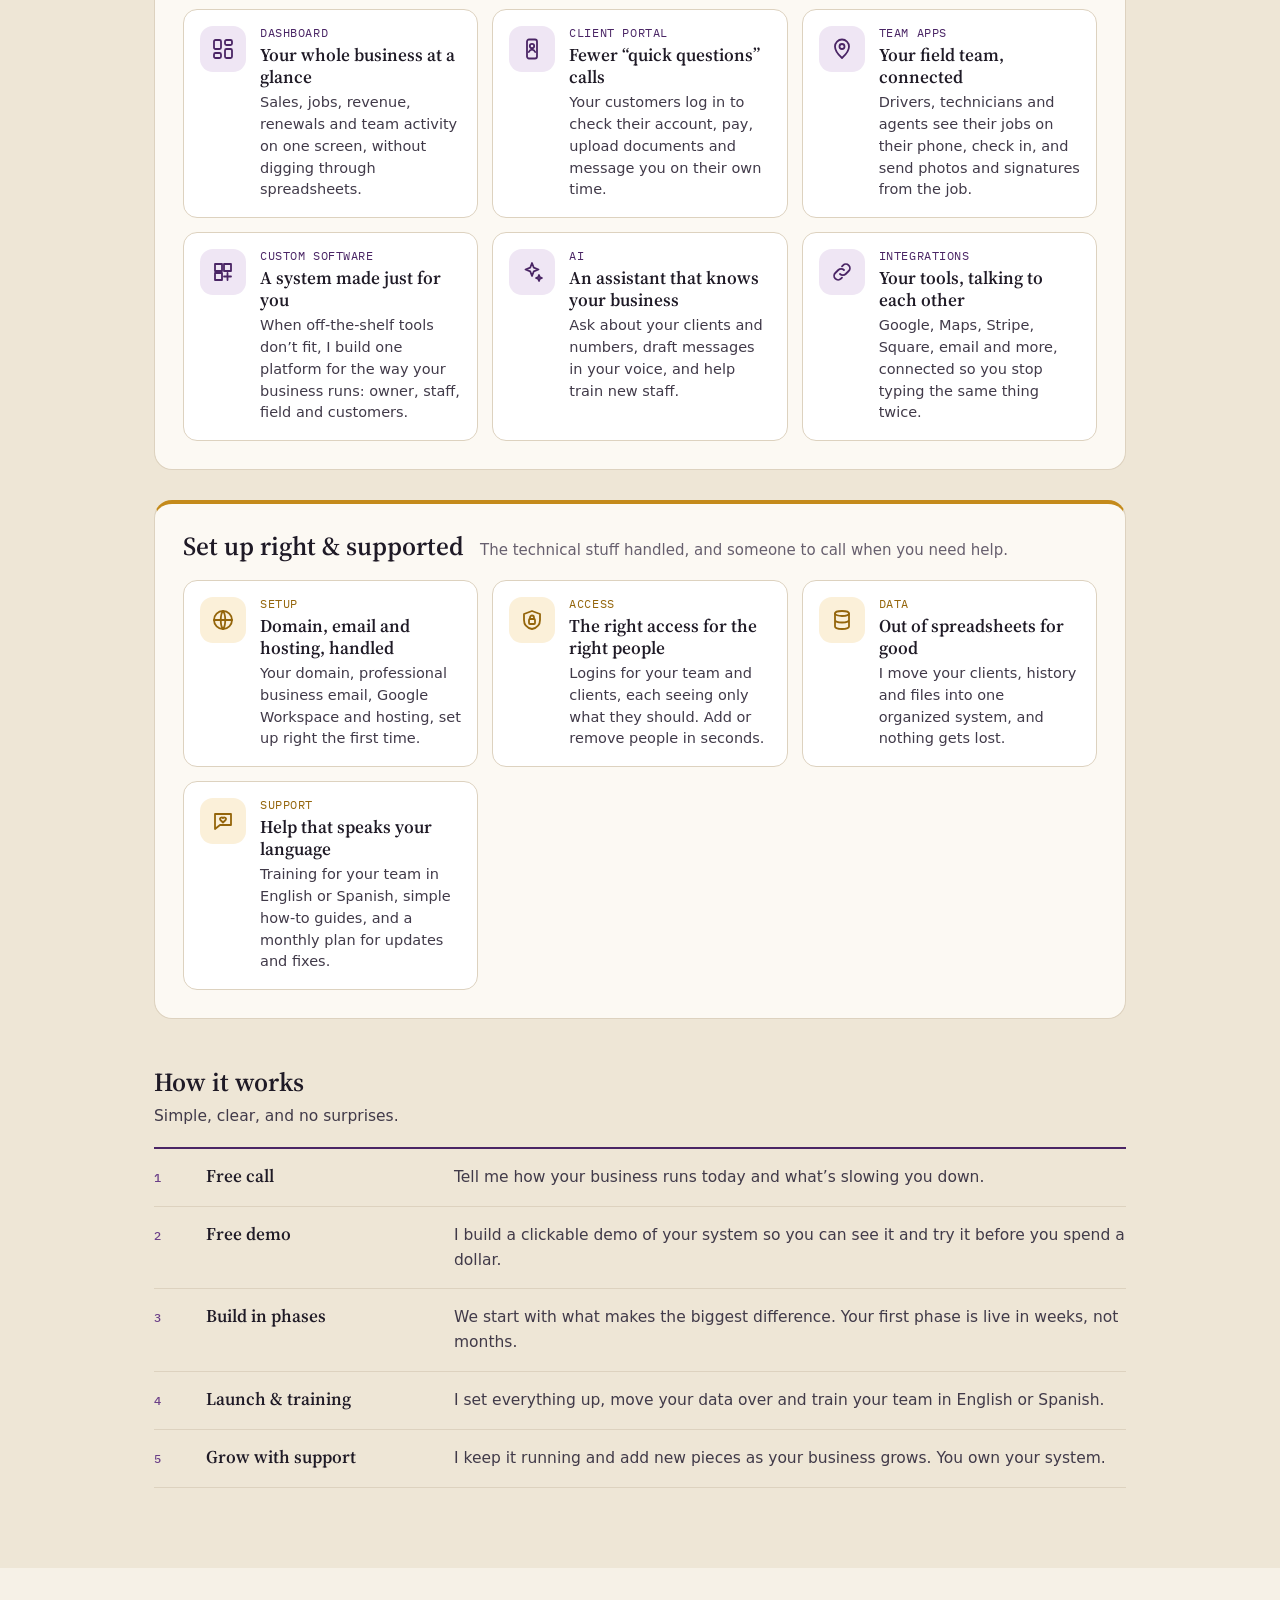
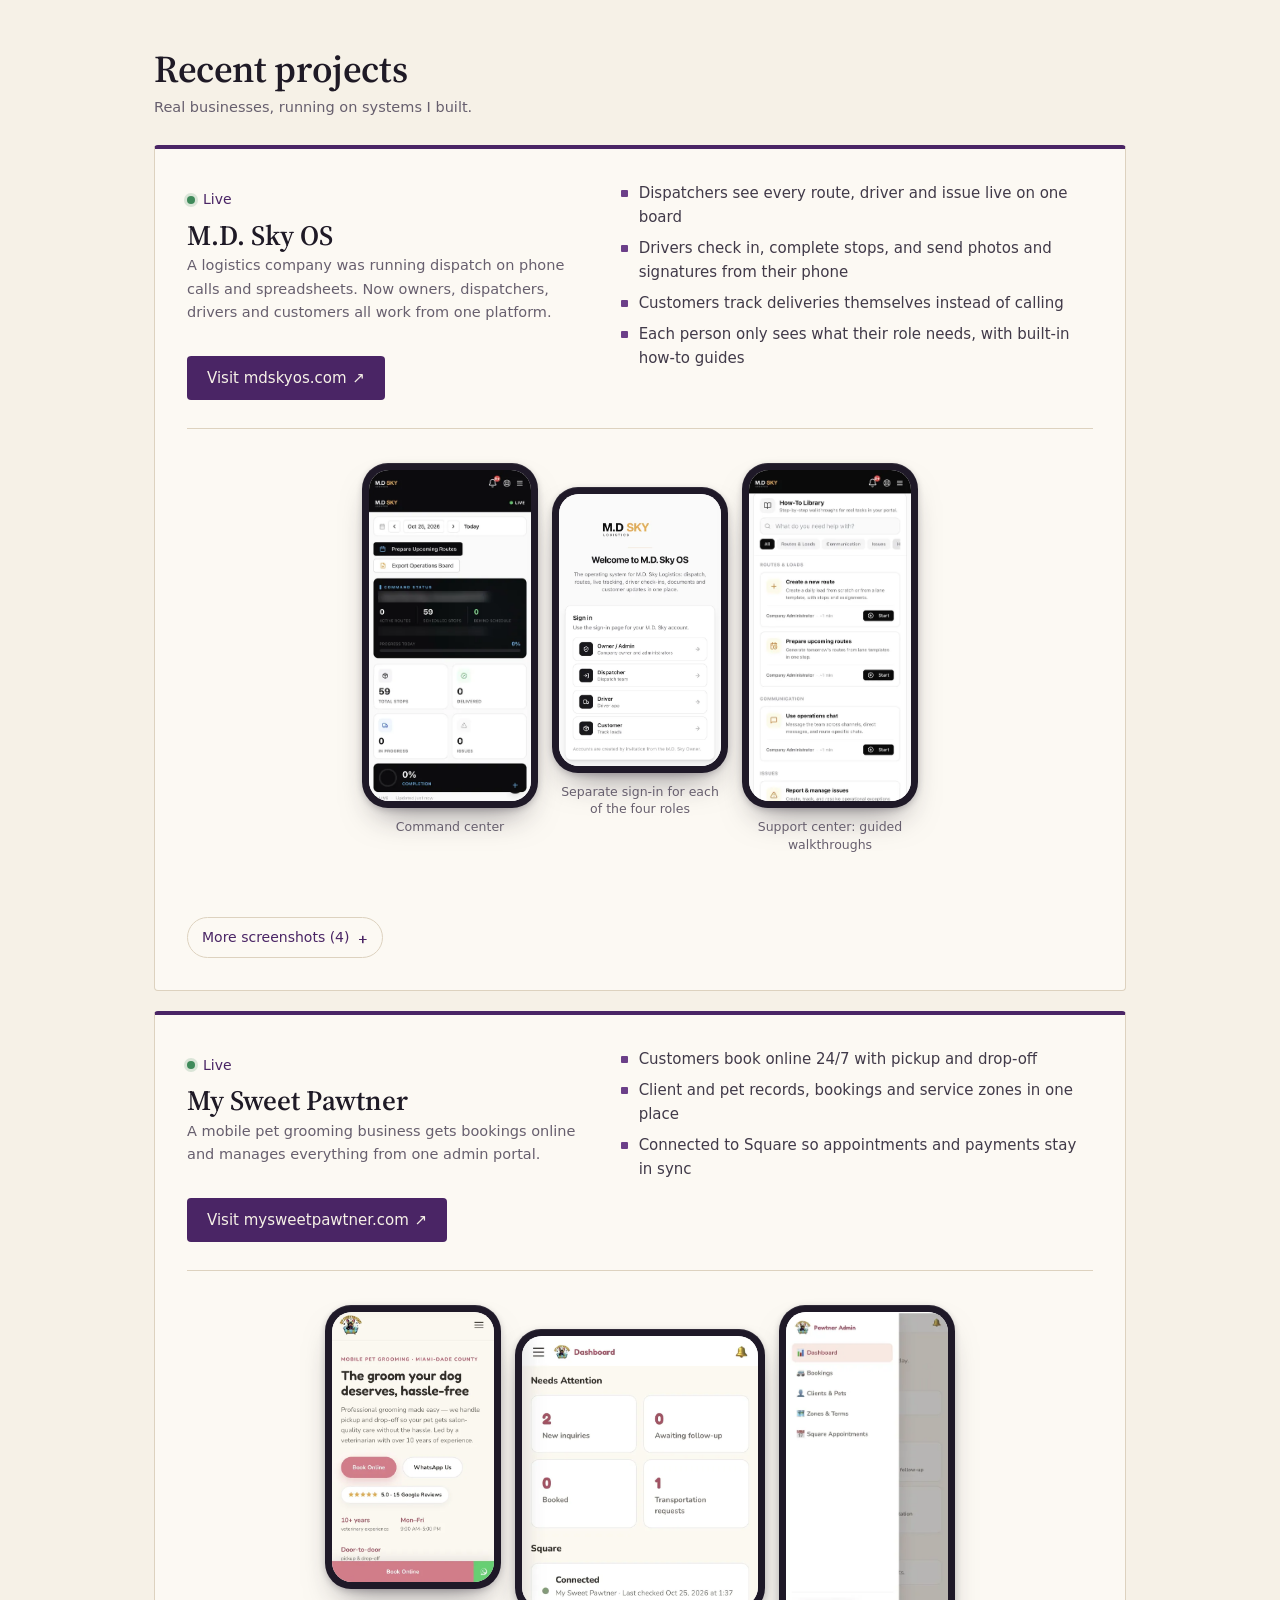
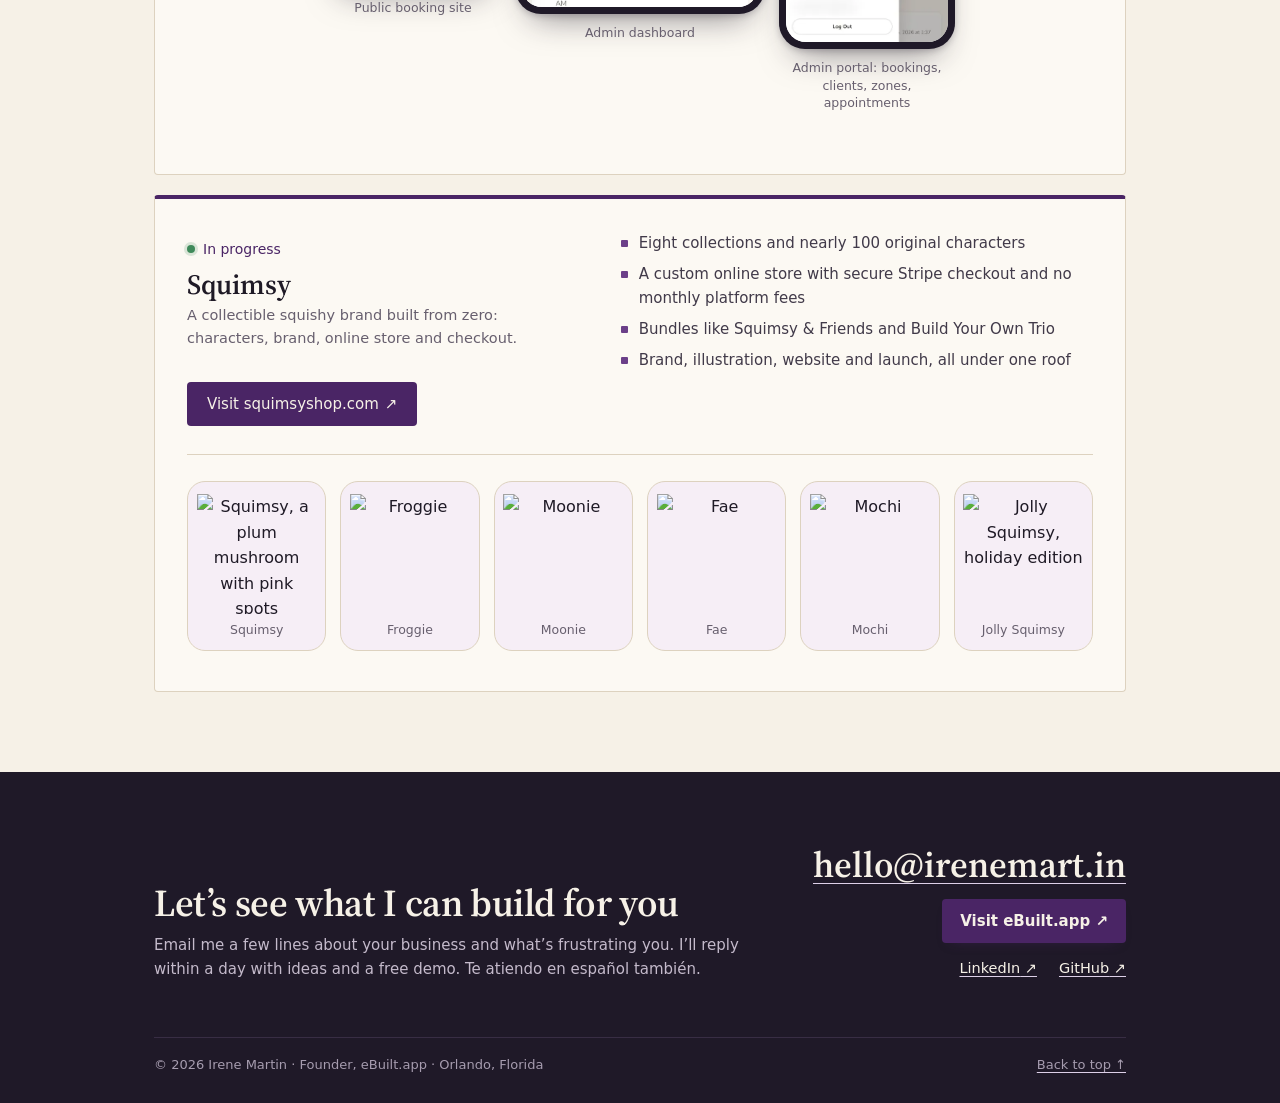
==== commit d456e77f: "Homepage: two-column hero with photo card, visual services with icons and groups Co-Authored-By: Cla" ====
--- a/index.html
+++ b/index.html
@@ -26,7 +26,7 @@
   <link rel="icon" href="/favicon.svg" type="image/svg+xml">
   <link rel="apple-touch-icon" href="/assets/apple-touch-icon.png">
   <link rel="preload" href="/assets/fonts/source-serif-4-600.woff" as="font" type="font/woff" crossorigin>
-  <link rel="stylesheet" href="/assets/styles.css?v=r9">
+  <link rel="stylesheet" href="/assets/styles.css?v=r12">
   <script src="/assets/main.js?v=21" defer></script>
 </head>
 <body>
@@ -51,22 +51,25 @@
 <!-- Intro -->
 <section class="hero" id="hero" aria-labelledby="hero-title">
   <div class="wrap">
-    <div class="id">
-      <img class="portrait" src="/assets/irene-480.jpg?v=2" srcset="/assets/irene-480.jpg?v=2 480w, /assets/irene-800.jpg?v=2 800w" sizes="(max-width: 640px) 84px, 120px" width="480" height="600" alt="Portrait of Irene Martin">
-      <div class="id__info">
-        <p class="id__name">Irene Martin</p>
-        <ul class="id__meta">
-          <li>Orlando, FL · English &amp; Spanish</li>
-          <li><a href="https://www.linkedin.com/in/irene-martin-a4ab85222" rel="noopener" target="_blank">LinkedIn<span class="sr-only"> (opens in new tab)</span></a> · <a href="https://github.com/irenemartin1" rel="noopener" target="_blank">GitHub<span class="sr-only"> (opens in new tab)</span></a></li>
-          <li><a href="mailto:hello@irenemart.in">hello@irenemart.in</a></li>
-        </ul>
-      </div>
-    </div>
-
-    <p class="eyebrow">Founder · <a href="https://ebuilt.app" rel="noopener" target="_blank">eBuilt.app</a> · Orlando, FL</p>
-    <h1 id="hero-title">Software built around your business, not the other way around.</h1>
-    <p class="hero__lede">Websites, CRMs, client portals and automations made for how you actually work, so you stop chasing leads in text messages, juggling spreadsheets and answering the same calls all day. You see it working before you pay, start using it in weeks, and it’s yours. Hablo español.</p>
-    <p class="hero__resume"><a class="btn btn--resume" href="#contact">Get your free demo</a></p>
+    <div class="hero2">
+      <div class="hero2__text">
+        <p class="eyebrow">Founder · <a href="https://ebuilt.app" rel="noopener" target="_blank">eBuilt.app</a> · Orlando, FL</p>
+        <h1 id="hero-title">Software built around your business, not the other way around.</h1>
+        <p class="hero__lede">Websites, CRMs, client portals and automations made for how you actually work, so you stop chasing leads in text messages, juggling spreadsheets and answering the same calls all day. You see it working before you pay, start using it in weeks, and it’s yours. Hablo español.</p>
+        <p class="hero__actions hero2__cta">
+          <a class="btn btn--resume" href="#contact">Get your free demo</a>
+          <a class="btn btn--outline" href="#work">See projects</a>
+        </p>
+      </div>
+      <figure class="hero2__photo">
+        <img src="/assets/irene-800.jpg?v=2" srcset="/assets/irene-480.jpg?v=2 480w, /assets/irene-800.jpg?v=2 800w" sizes="(max-width: 900px) 320px, 400px" width="480" height="600" alt="Irene Martin, founder of eBuilt.app">
+        <figcaption>
+          <b>Irene Martin</b>
+          <span>Founder, eBuilt.app · English &amp; Spanish</span>
+          <span><a href="mailto:hello@irenemart.in">hello@irenemart.in</a> · <a href="https://www.linkedin.com/in/irene-martin-a4ab85222" rel="noopener" target="_blank">LinkedIn</a></span>
+        </figcaption>
+      </figure>
+    </div>
 
     <ul class="stats">
       <li><b>300+</b><span>People onboarded and trained on new systems. Your team won’t be left figuring it out alone.</span></li>
@@ -74,10 +77,7 @@
       <li><b>6</b><span>Businesses running on systems I built</span><a class="stats__link" href="https://maps.app.goo.gl/6jQdZRucEyn9rGcS8" rel="noopener" target="_blank"><span aria-hidden="true">★</span> Client reviews on Google<span class="sr-only"> (opens in new tab)</span> ↗</a></li>
     </ul>
 
-    <p class="hero__actions">
-      <a class="btn btn--outline" href="#build">What I build</a>
-      <a class="btn btn--outline" href="#work">See projects</a>
-    </p>
+    
   </div>
 </section>
 
@@ -86,24 +86,37 @@
   <div class="wrap">
     <h2 id="build-title" class="title">What I can build for you</h2>
     <p class="section__note">Pick one piece or the whole system. Everything is built for your business, in phases, so you start getting value fast.</p>
-    <ul class="pcards">
-      <li class="pcard"><p class="pcard__tag">Websites</p><h4>Get more customers</h4><p>A fast website in English and Spanish that turns visitors into leads, with quote and booking forms that go straight into your system.</p></li>
-      <li class="pcard"><p class="pcard__tag">CRM</p><h4>Never lose a lead again</h4><p>Every lead in one place, assigned to the right person, with reminders so nobody falls through the cracks.</p></li>
-      <li class="pcard"><p class="pcard__tag">Client portal</p><h4>Fewer “quick questions” calls</h4><p>Your customers log in to check their account, pay, upload documents and message you on their own time.</p></li>
-      <li class="pcard"><p class="pcard__tag">Dashboard</p><h4>Your whole business at a glance</h4><p>Sales, jobs, revenue, renewals and team activity on one screen, without digging through spreadsheets.</p></li>
-      <li class="pcard"><p class="pcard__tag">Team apps</p><h4>Your field team, connected</h4><p>Drivers, technicians and agents see their jobs on their phone, check in, and send photos and signatures from the job.</p></li>
-      <li class="pcard"><p class="pcard__tag">Booking</p><h4>Bookings while you sleep</h4><p>Customers book online 24/7 and get automatic confirmations and reminders, so there are fewer no-shows.</p></li>
-      <li class="pcard"><p class="pcard__tag">Online store</p><h4>Sell online, no monthly platform fees</h4><p>Your own store and secure checkout, plus deposits, invoices and payment links.</p></li>
-      <li class="pcard"><p class="pcard__tag">Automation</p><h4>Follow-ups that send themselves</h4><p>Instant replies to new leads, plus payment, renewal and appointment reminders by text, WhatsApp or email.</p></li>
-      <li class="pcard"><p class="pcard__tag">AI</p><h4>An assistant that knows your business</h4><p>Ask about your clients and numbers, draft messages in your voice, and help train new staff.</p></li>
-      <li class="pcard"><p class="pcard__tag">Integrations</p><h4>Your tools, talking to each other</h4><p>Google, Maps, Stripe, Square, email and more, connected so you stop typing the same thing twice.</p></li>
-      <li class="pcard"><p class="pcard__tag">Setup</p><h4>Domain, email and hosting, handled</h4><p>Your domain, professional business email, Google Workspace and hosting, set up right the first time.</p></li>
-      <li class="pcard"><p class="pcard__tag">Google & brand</p><h4>Get found and look professional</h4><p>Google Business Profile and Maps, a logo and a brand that looks the same everywhere.</p></li>
-      <li class="pcard"><p class="pcard__tag">Access</p><h4>The right access for the right people</h4><p>Logins for your team and clients, each seeing only what they should. Add or remove people in seconds.</p></li>
-      <li class="pcard"><p class="pcard__tag">Data</p><h4>Out of spreadsheets for good</h4><p>I move your clients, history and files into one organized system, and nothing gets lost.</p></li>
-      <li class="pcard"><p class="pcard__tag">Custom software</p><h4>A system made just for you</h4><p>When off-the-shelf tools don’t fit, I build one platform for the way your business runs: owner, staff, field and customers.</p></li>
-      <li class="pcard"><p class="pcard__tag">Support</p><h4>Help that speaks your language</h4><p>Training for your team in English or Spanish, simple how-to guides, and a monthly plan for updates and fixes.</p></li>
-    </ul>
+    <div class="svcgroup svcgroup--teal">
+      <div class="svcgroup__head"><h3>Win more customers</h3><p>Get found, look professional and turn every inquiry into a sale.</p></div>
+      <ul class="svcs">
+        <li class="svc"><span class="svc__ic" aria-hidden="true"><svg viewBox="0 0 24 24" fill="none" stroke="currentColor" stroke-width="1.8" stroke-linecap="round" stroke-linejoin="round"><rect x="3" y="4" width="18" height="16" rx="2"/><path d="M3 9h18M7 6.5h.01M10 6.5h.01"/></svg></span><div><p class="svc__tag">Websites</p><h4>Get more customers</h4><p>A fast website in English and Spanish that turns visitors into leads, with quote and booking forms that go straight into your system.</p></div></li>
+        <li class="svc"><span class="svc__ic" aria-hidden="true"><svg viewBox="0 0 24 24" fill="none" stroke="currentColor" stroke-width="1.8" stroke-linecap="round" stroke-linejoin="round"><path d="M12 3l2.6 5.3 5.9.9-4.3 4.1 1 5.8L12 16.4 6.8 19.1l1-5.8L3.5 9.2l5.9-.9z"/></svg></span><div><p class="svc__tag">Google &amp; brand</p><h4>Get found and look professional</h4><p>Google Business Profile and Maps, a logo and a brand that looks the same everywhere.</p></div></li>
+        <li class="svc"><span class="svc__ic" aria-hidden="true"><svg viewBox="0 0 24 24" fill="none" stroke="currentColor" stroke-width="1.8" stroke-linecap="round" stroke-linejoin="round"><path d="M3 4h18l-7 8v6l-4 2v-8z"/></svg></span><div><p class="svc__tag">CRM</p><h4>Never lose a lead again</h4><p>Every lead in one place, assigned to the right person, with reminders so nobody falls through the cracks.</p></div></li>
+        <li class="svc"><span class="svc__ic" aria-hidden="true"><svg viewBox="0 0 24 24" fill="none" stroke="currentColor" stroke-width="1.8" stroke-linecap="round" stroke-linejoin="round"><rect x="3" y="5" width="18" height="16" rx="2"/><path d="M3 10h18M8 3v4M16 3v4M9 15l2 2 4-4"/></svg></span><div><p class="svc__tag">Booking</p><h4>Bookings while you sleep</h4><p>Customers book online 24/7 and get automatic confirmations and reminders, so there are fewer no-shows.</p></div></li>
+        <li class="svc"><span class="svc__ic" aria-hidden="true"><svg viewBox="0 0 24 24" fill="none" stroke="currentColor" stroke-width="1.8" stroke-linecap="round" stroke-linejoin="round"><path d="M5 8h14l-1 12H6z"/><path d="M9 8V6a3 3 0 0 1 6 0v2"/></svg></span><div><p class="svc__tag">Online store</p><h4>Sell online, no monthly platform fees</h4><p>Your own store and secure checkout, plus deposits, invoices and payment links.</p></div></li>
+        <li class="svc"><span class="svc__ic" aria-hidden="true"><svg viewBox="0 0 24 24" fill="none" stroke="currentColor" stroke-width="1.8" stroke-linecap="round" stroke-linejoin="round"><path d="M13 2L4 14h7l-1 8 9-12h-7z"/></svg></span><div><p class="svc__tag">Automation</p><h4>Follow-ups that send themselves</h4><p>Instant replies to new leads, plus payment, renewal and appointment reminders by text, WhatsApp or email.</p></div></li>
+      </ul>
+    </div>
+    <div class="svcgroup svcgroup--plum">
+      <div class="svcgroup__head"><h3>Run your business smoothly</h3><p>Less chaos, fewer calls, and everyone working from the same place.</p></div>
+      <ul class="svcs">
+        <li class="svc"><span class="svc__ic" aria-hidden="true"><svg viewBox="0 0 24 24" fill="none" stroke="currentColor" stroke-width="1.8" stroke-linecap="round" stroke-linejoin="round"><rect x="3" y="3" width="7" height="9" rx="1.5"/><rect x="14" y="3" width="7" height="5" rx="1.5"/><rect x="14" y="12" width="7" height="9" rx="1.5"/><rect x="3" y="16" width="7" height="5" rx="1.5"/></svg></span><div><p class="svc__tag">Dashboard</p><h4>Your whole business at a glance</h4><p>Sales, jobs, revenue, renewals and team activity on one screen, without digging through spreadsheets.</p></div></li>
+        <li class="svc"><span class="svc__ic" aria-hidden="true"><svg viewBox="0 0 24 24" fill="none" stroke="currentColor" stroke-width="1.8" stroke-linecap="round" stroke-linejoin="round"><rect x="7" y="2.5" width="10" height="19" rx="2"/><circle cx="12" cy="9" r="2.2"/><path d="M8.8 15c.7-1.6 1.9-2.4 3.2-2.4s2.5.8 3.2 2.4"/></svg></span><div><p class="svc__tag">Client portal</p><h4>Fewer “quick questions” calls</h4><p>Your customers log in to check their account, pay, upload documents and message you on their own time.</p></div></li>
+        <li class="svc"><span class="svc__ic" aria-hidden="true"><svg viewBox="0 0 24 24" fill="none" stroke="currentColor" stroke-width="1.8" stroke-linecap="round" stroke-linejoin="round"><path d="M12 21s-7-6.2-7-11.5a7 7 0 0 1 14 0C19 14.8 12 21 12 21z"/><circle cx="12" cy="9.5" r="2.5"/></svg></span><div><p class="svc__tag">Team apps</p><h4>Your field team, connected</h4><p>Drivers, technicians and agents see their jobs on their phone, check in, and send photos and signatures from the job.</p></div></li>
+        <li class="svc"><span class="svc__ic" aria-hidden="true"><svg viewBox="0 0 24 24" fill="none" stroke="currentColor" stroke-width="1.8" stroke-linecap="round" stroke-linejoin="round"><path d="M4 4h7v7H4zM13 4h7v7h-7zM4 13h7v7H4z"/><path d="M16.5 13v7M13 16.5h7"/></svg></span><div><p class="svc__tag">Custom software</p><h4>A system made just for you</h4><p>When off-the-shelf tools don’t fit, I build one platform for the way your business runs: owner, staff, field and customers.</p></div></li>
+        <li class="svc"><span class="svc__ic" aria-hidden="true"><svg viewBox="0 0 24 24" fill="none" stroke="currentColor" stroke-width="1.8" stroke-linecap="round" stroke-linejoin="round"><path d="M12 3l1.8 4.7 4.7 1.8-4.7 1.8L12 16l-1.8-4.7L5.5 9.5l4.7-1.8z"/><path d="M19 15l.8 2.2 2.2.8-2.2.8L19 21l-.8-2.2-2.2-.8 2.2-.8z"/></svg></span><div><p class="svc__tag">AI</p><h4>An assistant that knows your business</h4><p>Ask about your clients and numbers, draft messages in your voice, and help train new staff.</p></div></li>
+        <li class="svc"><span class="svc__ic" aria-hidden="true"><svg viewBox="0 0 24 24" fill="none" stroke="currentColor" stroke-width="1.8" stroke-linecap="round" stroke-linejoin="round"><path d="M10 14a4 4 0 0 0 5.7 0l3-3a4 4 0 0 0-5.7-5.7l-1 1"/><path d="M14 10a4 4 0 0 0-5.7 0l-3 3a4 4 0 0 0 5.7 5.7l1-1"/></svg></span><div><p class="svc__tag">Integrations</p><h4>Your tools, talking to each other</h4><p>Google, Maps, Stripe, Square, email and more, connected so you stop typing the same thing twice.</p></div></li>
+      </ul>
+    </div>
+    <div class="svcgroup svcgroup--gold">
+      <div class="svcgroup__head"><h3>Set up right &amp; supported</h3><p>The technical stuff handled, and someone to call when you need help.</p></div>
+      <ul class="svcs">
+        <li class="svc"><span class="svc__ic" aria-hidden="true"><svg viewBox="0 0 24 24" fill="none" stroke="currentColor" stroke-width="1.8" stroke-linecap="round" stroke-linejoin="round"><circle cx="12" cy="12" r="9"/><path d="M3 12h18M12 3c3 3.5 3 14.5 0 18M12 3c-3 3.5-3 14.5 0 18"/></svg></span><div><p class="svc__tag">Setup</p><h4>Domain, email and hosting, handled</h4><p>Your domain, professional business email, Google Workspace and hosting, set up right the first time.</p></div></li>
+        <li class="svc"><span class="svc__ic" aria-hidden="true"><svg viewBox="0 0 24 24" fill="none" stroke="currentColor" stroke-width="1.8" stroke-linecap="round" stroke-linejoin="round"><path d="M12 3l8 3v6c0 5-3.5 8-8 9-4.5-1-8-4-8-9V6z"/><rect x="9" y="11" width="6" height="5" rx="1"/><path d="M10 11V9.5a2 2 0 0 1 4 0V11"/></svg></span><div><p class="svc__tag">Access</p><h4>The right access for the right people</h4><p>Logins for your team and clients, each seeing only what they should. Add or remove people in seconds.</p></div></li>
+        <li class="svc"><span class="svc__ic" aria-hidden="true"><svg viewBox="0 0 24 24" fill="none" stroke="currentColor" stroke-width="1.8" stroke-linecap="round" stroke-linejoin="round"><ellipse cx="12" cy="5.5" rx="7" ry="2.5"/><path d="M5 5.5v13c0 1.4 3.1 2.5 7 2.5s7-1.1 7-2.5v-13M5 12c0 1.4 3.1 2.5 7 2.5s7-1.1 7-2.5"/></svg></span><div><p class="svc__tag">Data</p><h4>Out of spreadsheets for good</h4><p>I move your clients, history and files into one organized system, and nothing gets lost.</p></div></li>
+        <li class="svc"><span class="svc__ic" aria-hidden="true"><svg viewBox="0 0 24 24" fill="none" stroke="currentColor" stroke-width="1.8" stroke-linecap="round" stroke-linejoin="round"><path d="M4 5h16v11H9l-5 4z"/><path d="M12 13.5l-2.6-2.5a1.6 1.6 0 0 1 2.6-1.9 1.6 1.6 0 0 1 2.6 1.9z"/></svg></span><div><p class="svc__tag">Support</p><h4>Help that speaks your language</h4><p>Training for your team in English or Spanish, simple how-to guides, and a monthly plan for updates and fixes.</p></div></li>
+      </ul>
+    </div>
 
     <h3 class="subtitle" id="approach">How it works</h3>
     <p class="section__note steps__lede">Simple, clear, and no surprises.</p>
--- a/assets/styles.css
+++ b/assets/styles.css
@@ -463,3 +463,54 @@
 .pcard__links { margin-top: auto !important; padding-top: 12px; display: flex; gap: 14px; flex-wrap: wrap; }
 .pcard__links a { font-size: 14px; color: var(--plum); }
 .section__note + .project { margin-top: 26px; }
+
+/* Hero v2 */
+.hero2 { display: grid; grid-template-columns: minmax(0, 1.4fr) minmax(0, .85fr); gap: clamp(32px, 5vw, 72px); align-items: center; margin-bottom: clamp(28px, 4vw, 44px); }
+.hero2 .hero__lede { max-width: 54ch; }
+.hero2__cta { margin-top: 26px; }
+.hero2__photo { position: relative; margin: 0; isolation: isolate; max-width: 400px; justify-self: end; width: 100%; }
+.hero2__photo::before { content: ""; position: absolute; inset: 22px -18px -18px 22px; background: linear-gradient(135deg, var(--plum), var(--plum-2)); opacity: .16; border-radius: 26px; z-index: -1; }
+.hero2__photo img { display: block; width: 100%; aspect-ratio: 4 / 5; object-fit: cover; object-position: center 25%; border-radius: 22px; box-shadow: 0 34px 60px -34px rgba(31, 26, 38, .55); }
+.hero2__photo figcaption { position: absolute; left: -22px; bottom: 26px; background: var(--paper); border: 1px solid var(--line); border-radius: 14px; padding: 12px 16px; box-shadow: 0 16px 34px -18px rgba(31, 26, 38, .45); max-width: 86%; }
+.hero2__photo figcaption b { display: block; font: 600 17px/1.2 var(--serif); color: var(--ink); }
+.hero2__photo figcaption span { display: block; margin-top: 3px; font-size: 12.5px; color: var(--muted); }
+.hero2__photo figcaption a { color: var(--plum); }
+@media (max-width: 900px) {
+  .hero2 { grid-template-columns: 1fr; }
+  .hero2__photo { justify-self: center; max-width: 320px; margin-right: 18px; }
+  .hero2__photo figcaption { left: -12px; }
+}
+
+/* Services, visual */
+.svcgroup { margin-top: 30px; padding: clamp(18px, 3vw, 28px); border-radius: 18px; background: var(--paper); border: 1px solid var(--line); }
+.svcgroup__head { display: flex; flex-wrap: wrap; align-items: baseline; gap: 4px 16px; margin-bottom: 18px; }
+.svcgroup__head h3 { font: 600 clamp(22px, 2.4vw, 26px)/1.15 var(--serif); color: var(--ink); }
+.svcgroup__head p { font-size: 15px; color: var(--muted); }
+.svcs { list-style: none; margin: 0; padding: 0; display: grid; grid-template-columns: repeat(auto-fill, minmax(290px, 1fr)); gap: 14px; }
+.svc { display: flex; gap: 14px; align-items: flex-start; padding: 16px; border-radius: 14px; background: #fff; border: 1px solid var(--line); transition: transform .2s ease, box-shadow .2s ease; }
+.svc:hover { transform: translateY(-3px); box-shadow: 0 16px 30px -22px rgba(31, 26, 38, .5); }
+.svc__ic { flex: none; width: 46px; height: 46px; border-radius: 13px; display: grid; place-items: center; }
+.svc__ic svg { width: 24px; height: 24px; }
+.svc__tag { font: 400 11.5px/1.3 var(--mono); letter-spacing: .05em; text-transform: uppercase; }
+.svc h4 { margin: 3px 0 5px; font: 600 18px/1.2 var(--serif); color: var(--ink); }
+.svc p:not(.svc__tag) { font-size: 14.5px; line-height: 1.5; color: var(--ink-2); }
+.svcgroup--teal { border-top: 4px solid #0f8a85; }
+.svcgroup--teal .svc__ic { background: #dff4f2; color: #0b6f6b; }
+.svcgroup--teal .svc__tag { color: #0b6f6b; }
+.svcgroup--plum { border-top: 4px solid var(--plum); }
+.svcgroup--plum .svc__ic { background: #efe6f4; color: var(--plum); }
+.svcgroup--plum .svc__tag { color: var(--plum); }
+.svcgroup--gold { border-top: 4px solid #c48a1a; }
+.svcgroup--gold .svc__ic { background: #fbf0d9; color: #94650b; }
+.svcgroup--gold .svc__tag { color: #94650b; }
+@media (max-width: 520px) { .svcs { grid-template-columns: 1fr; } .svc { padding: 14px; } }
+@media (max-width: 600px) {
+  .hero2__cta .btn { flex: 1 1 100%; justify-content: center; text-align: center; }
+  .hero2__photo { max-width: 250px; }
+  .hero2__photo img { aspect-ratio: 1 / 1.1; }
+  .hero2__photo figcaption { left: -16px; bottom: 16px; padding: 10px 13px; }
+}
+@media (max-width: 600px) {
+  .hero2__photo figcaption { position: relative; left: auto; bottom: auto; margin: -34px 14px 0; max-width: none; }
+  .hero2__photo img { object-position: center 20%; }
+}
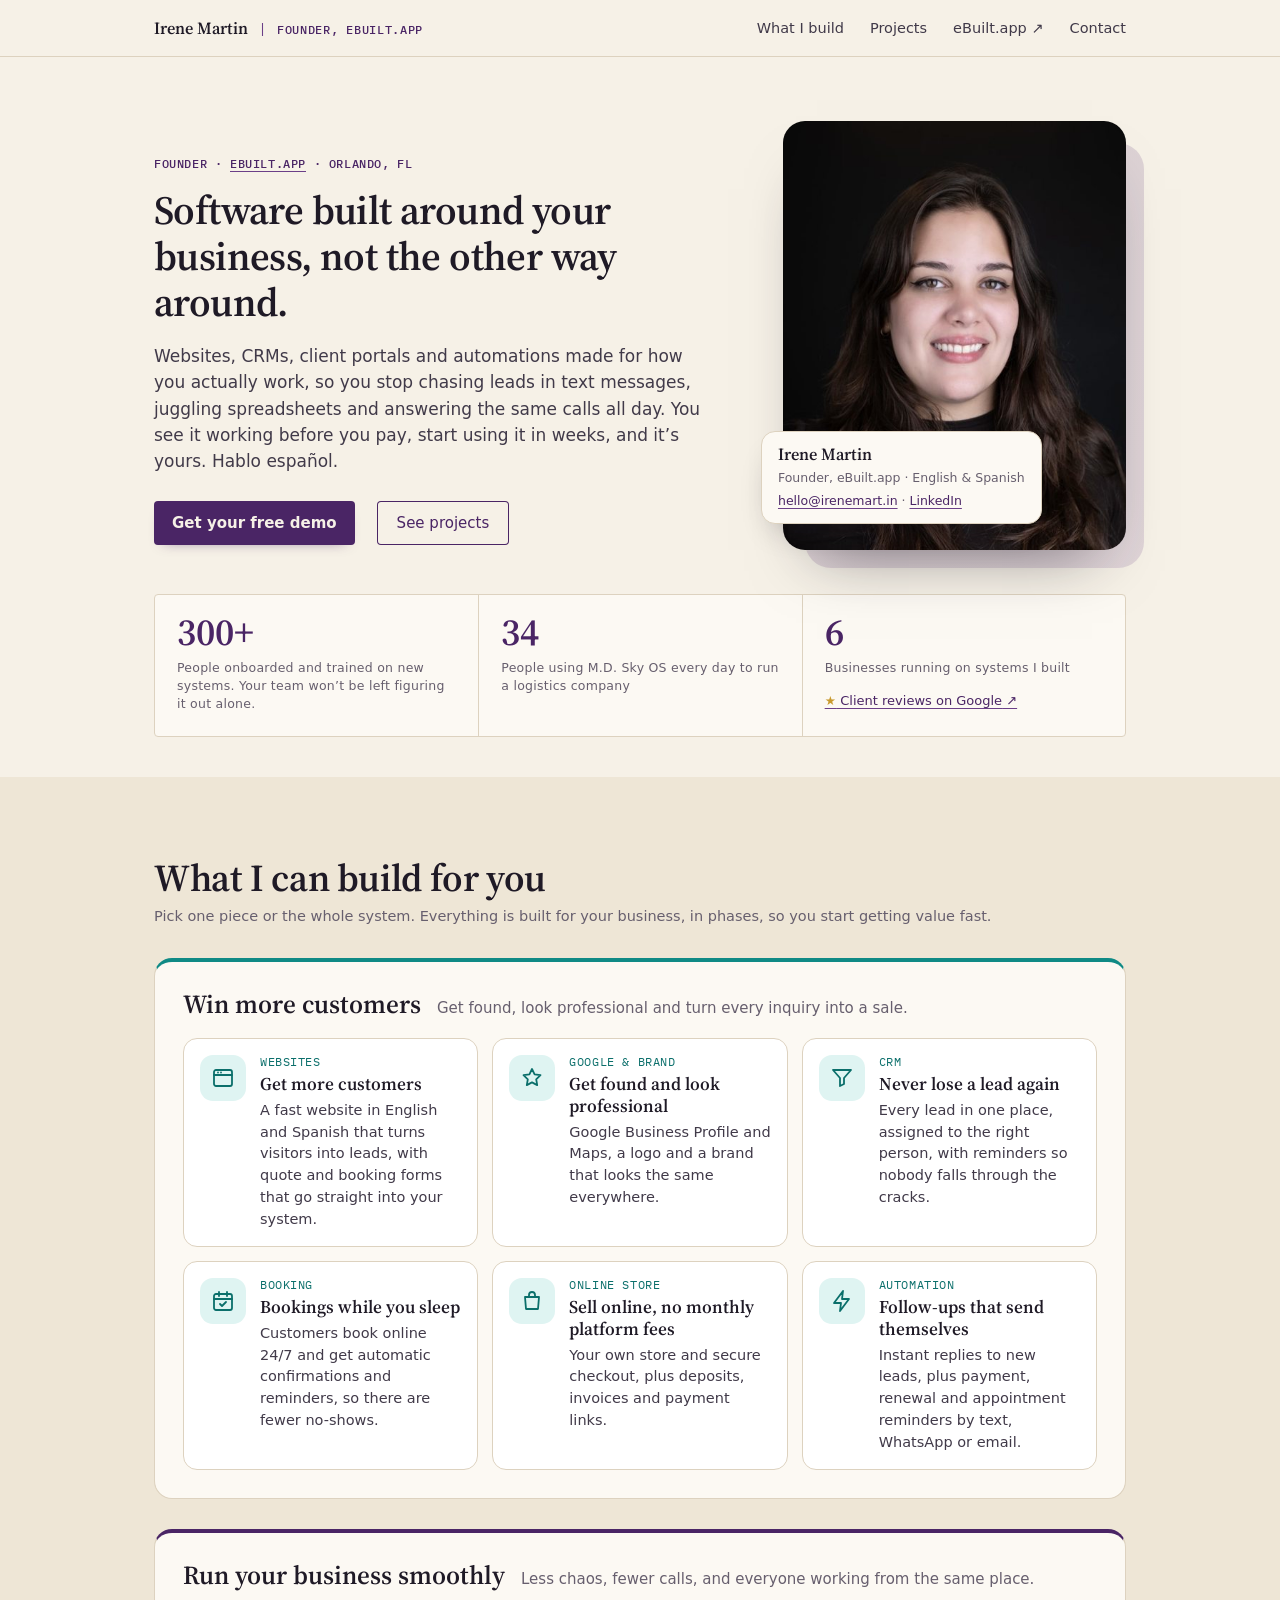
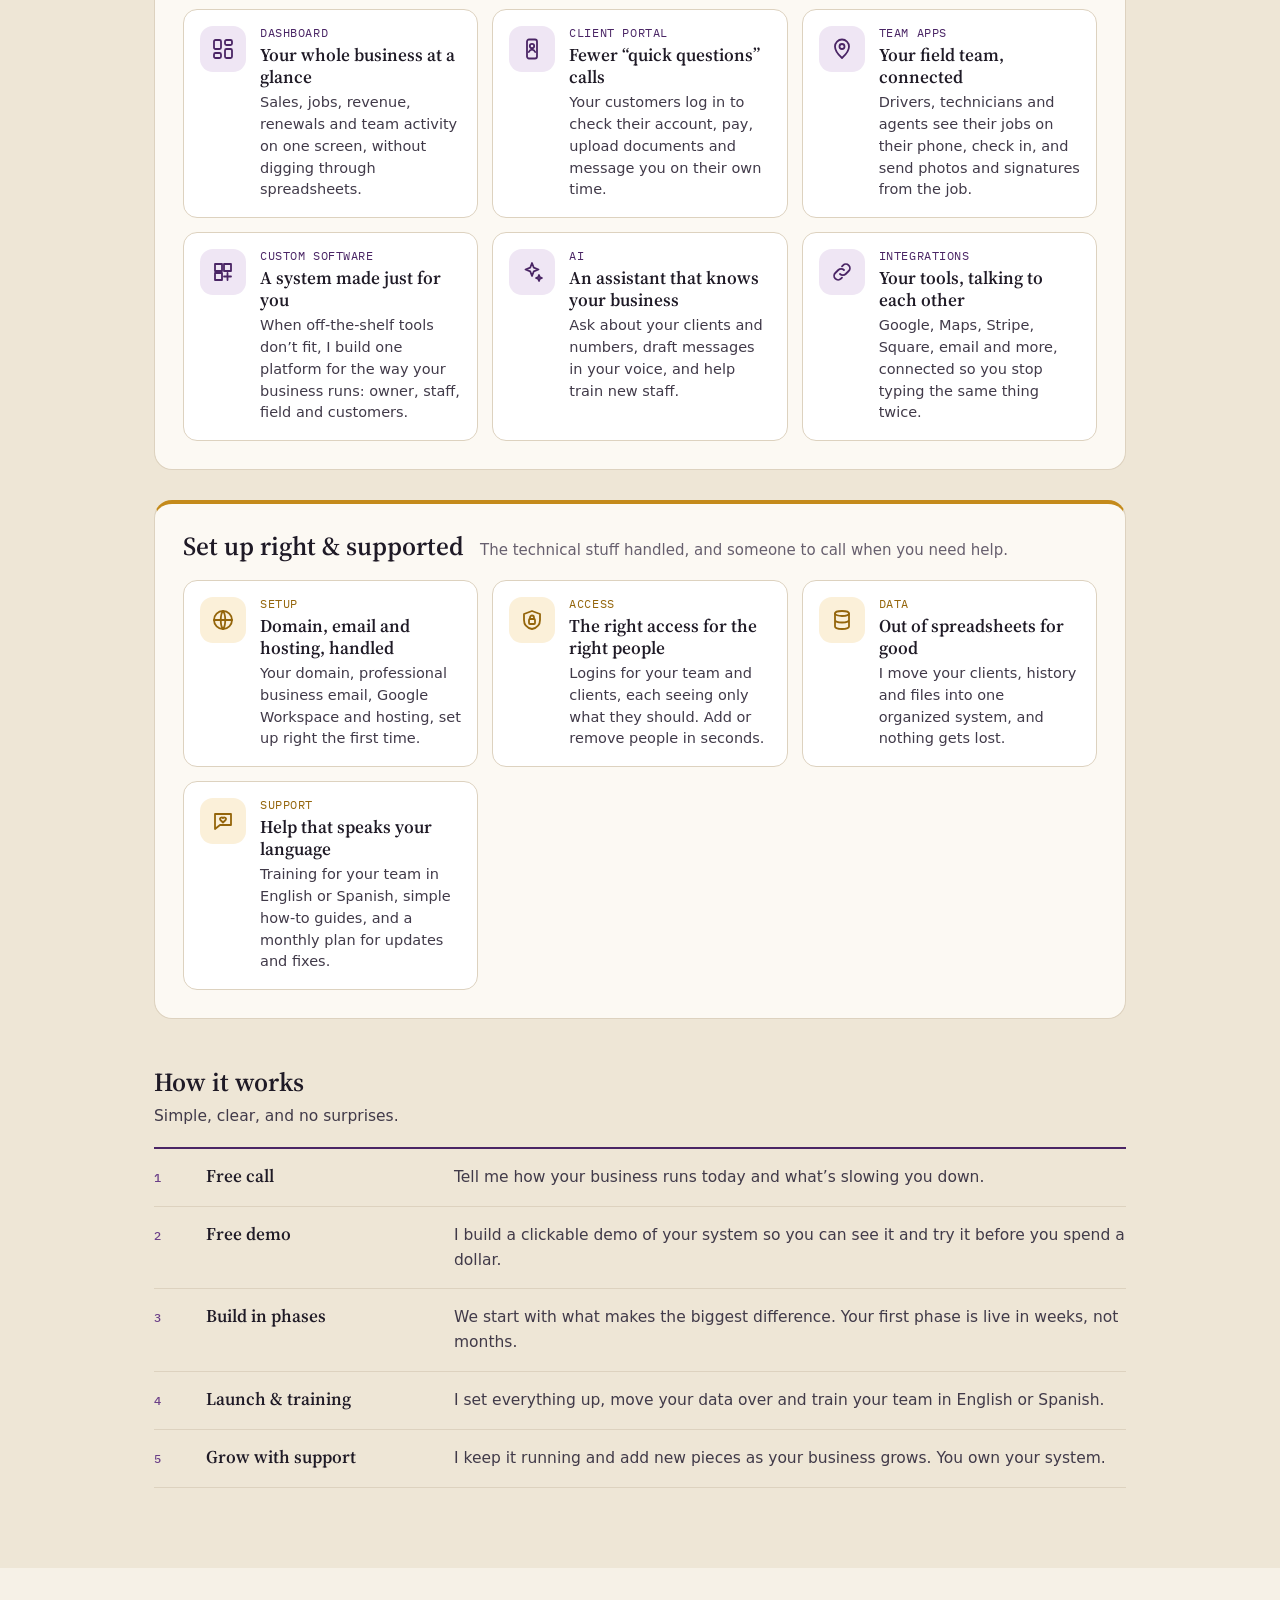
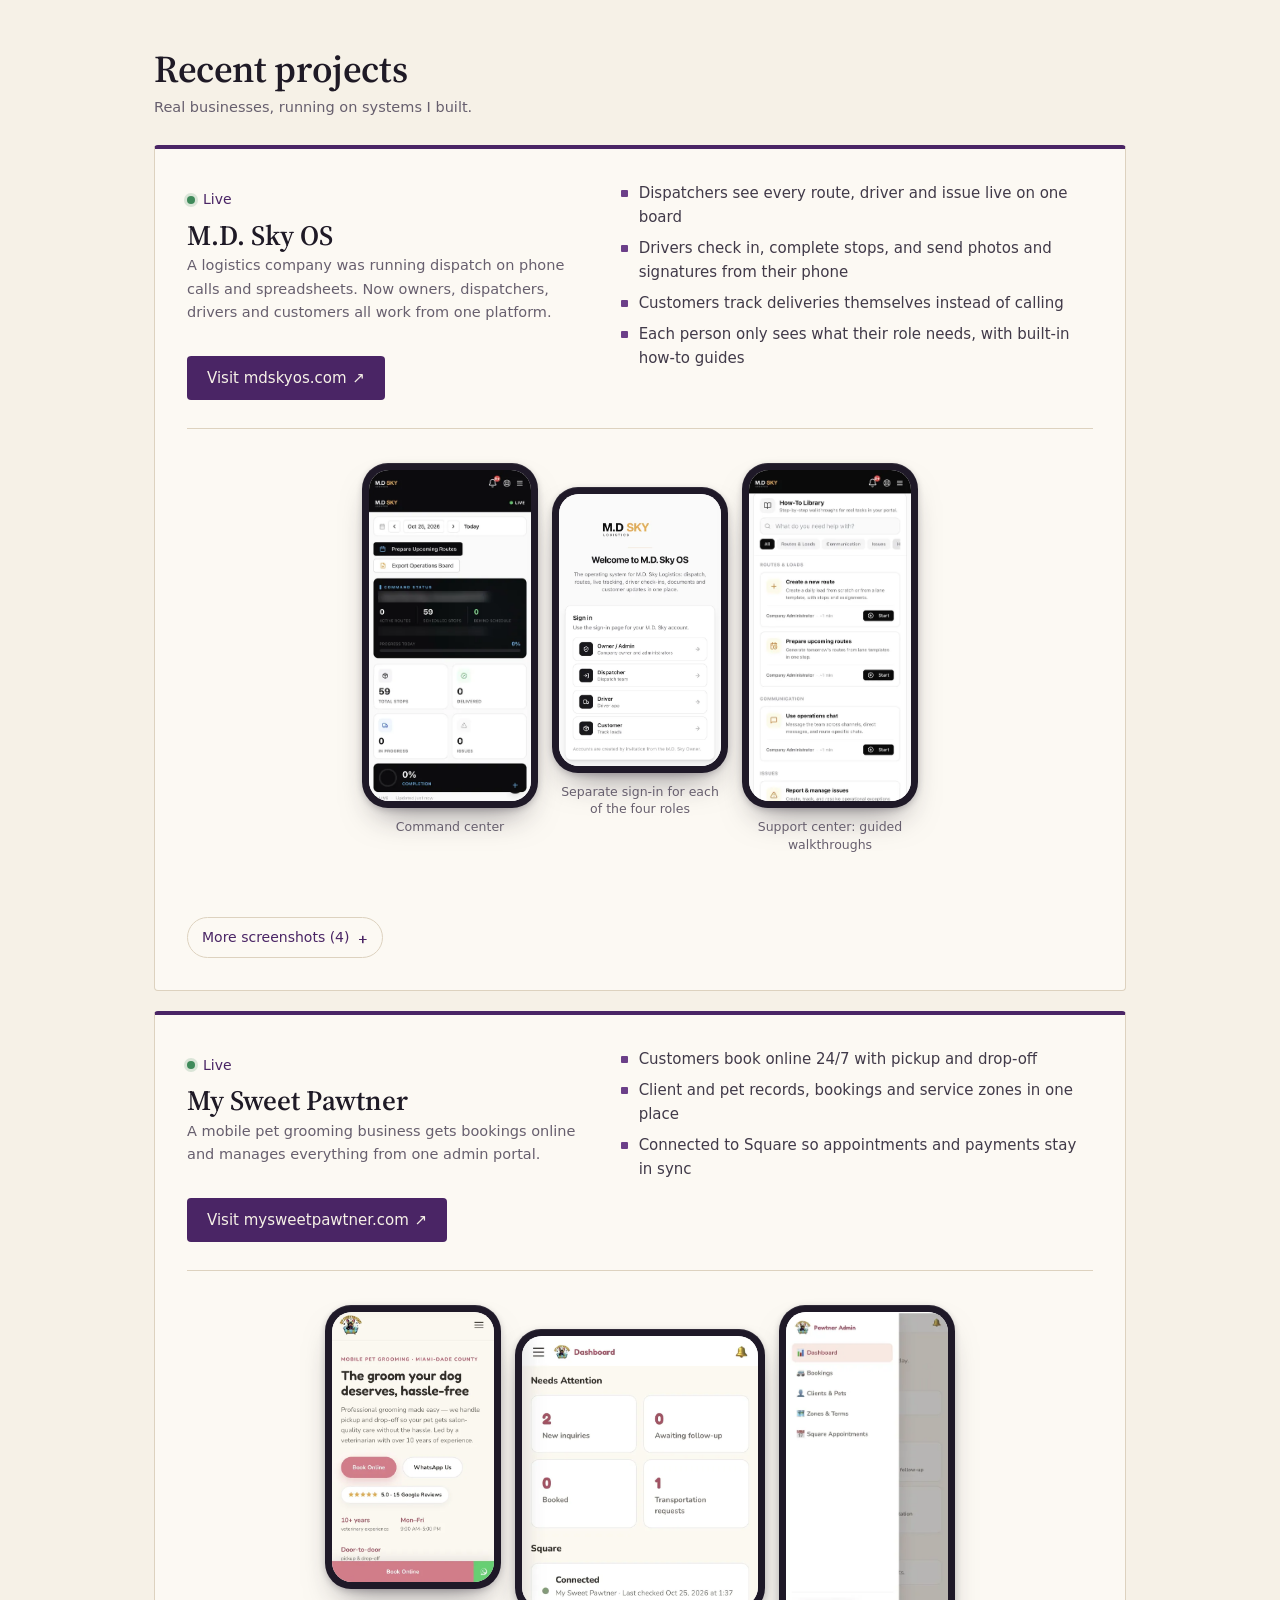
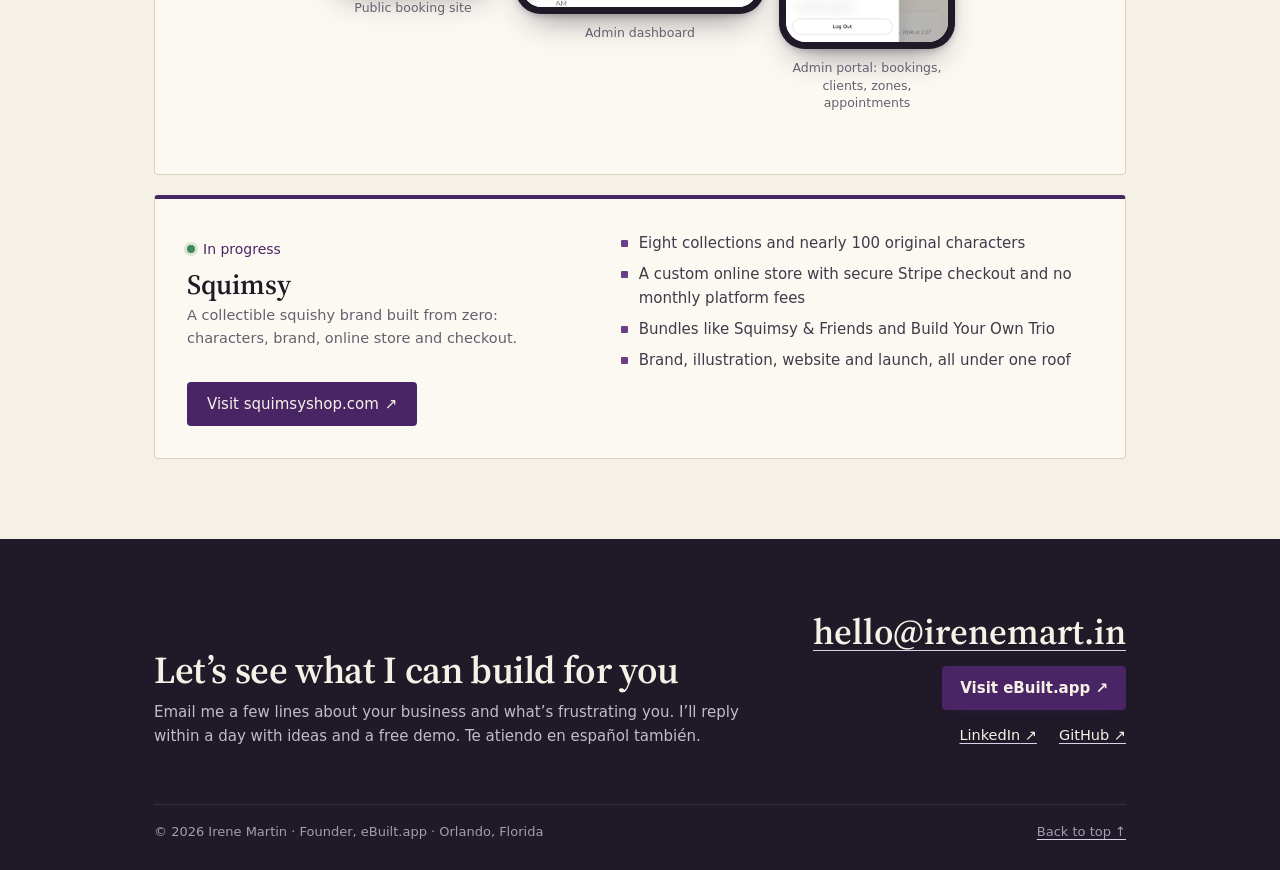
==== commit 657b02f6: "Remove Squimsy character graphics from homepage Co-Authored-By: Claude Opus 5.5 <noreply@anthropic.c" ====
--- a/index.html
+++ b/index.html
@@ -251,16 +251,6 @@
         </ul>
         <p class="project__foot"><a class="btn btn--small" href="https://squimsyshop.com/" rel="noopener" target="_blank">Visit squimsyshop.com<span class="sr-only"> (opens in new tab)</span> ↗</a></p>
       </div>
-      <div class="gallery is-static" aria-label="Squimsy characters">
-        <ul class="chars">
-          <li><img src="https://squimsyshop.com/art/c/squimsy.svg" width="150" height="150" loading="lazy" alt="Squimsy, a plum mushroom with pink spots"><span>Squimsy</span></li>
-          <li><img src="https://squimsyshop.com/art/c/froggie.svg" width="150" height="150" loading="lazy" alt="Froggie"><span>Froggie</span></li>
-          <li><img src="https://squimsyshop.com/art/c/moonie.svg" width="150" height="150" loading="lazy" alt="Moonie"><span>Moonie</span></li>
-          <li><img src="https://squimsyshop.com/art/c/fae.svg" width="150" height="150" loading="lazy" alt="Fae"><span>Fae</span></li>
-          <li><img src="https://squimsyshop.com/art/c/mochi.svg" width="150" height="150" loading="lazy" alt="Mochi"><span>Mochi</span></li>
-          <li><img src="https://squimsyshop.com/art/c/jolly-squimsy.svg" width="150" height="150" loading="lazy" alt="Jolly Squimsy, holiday edition"><span>Jolly Squimsy</span></li>
-        </ul>
-      </div>
     </article>
   </div>
 </section>
